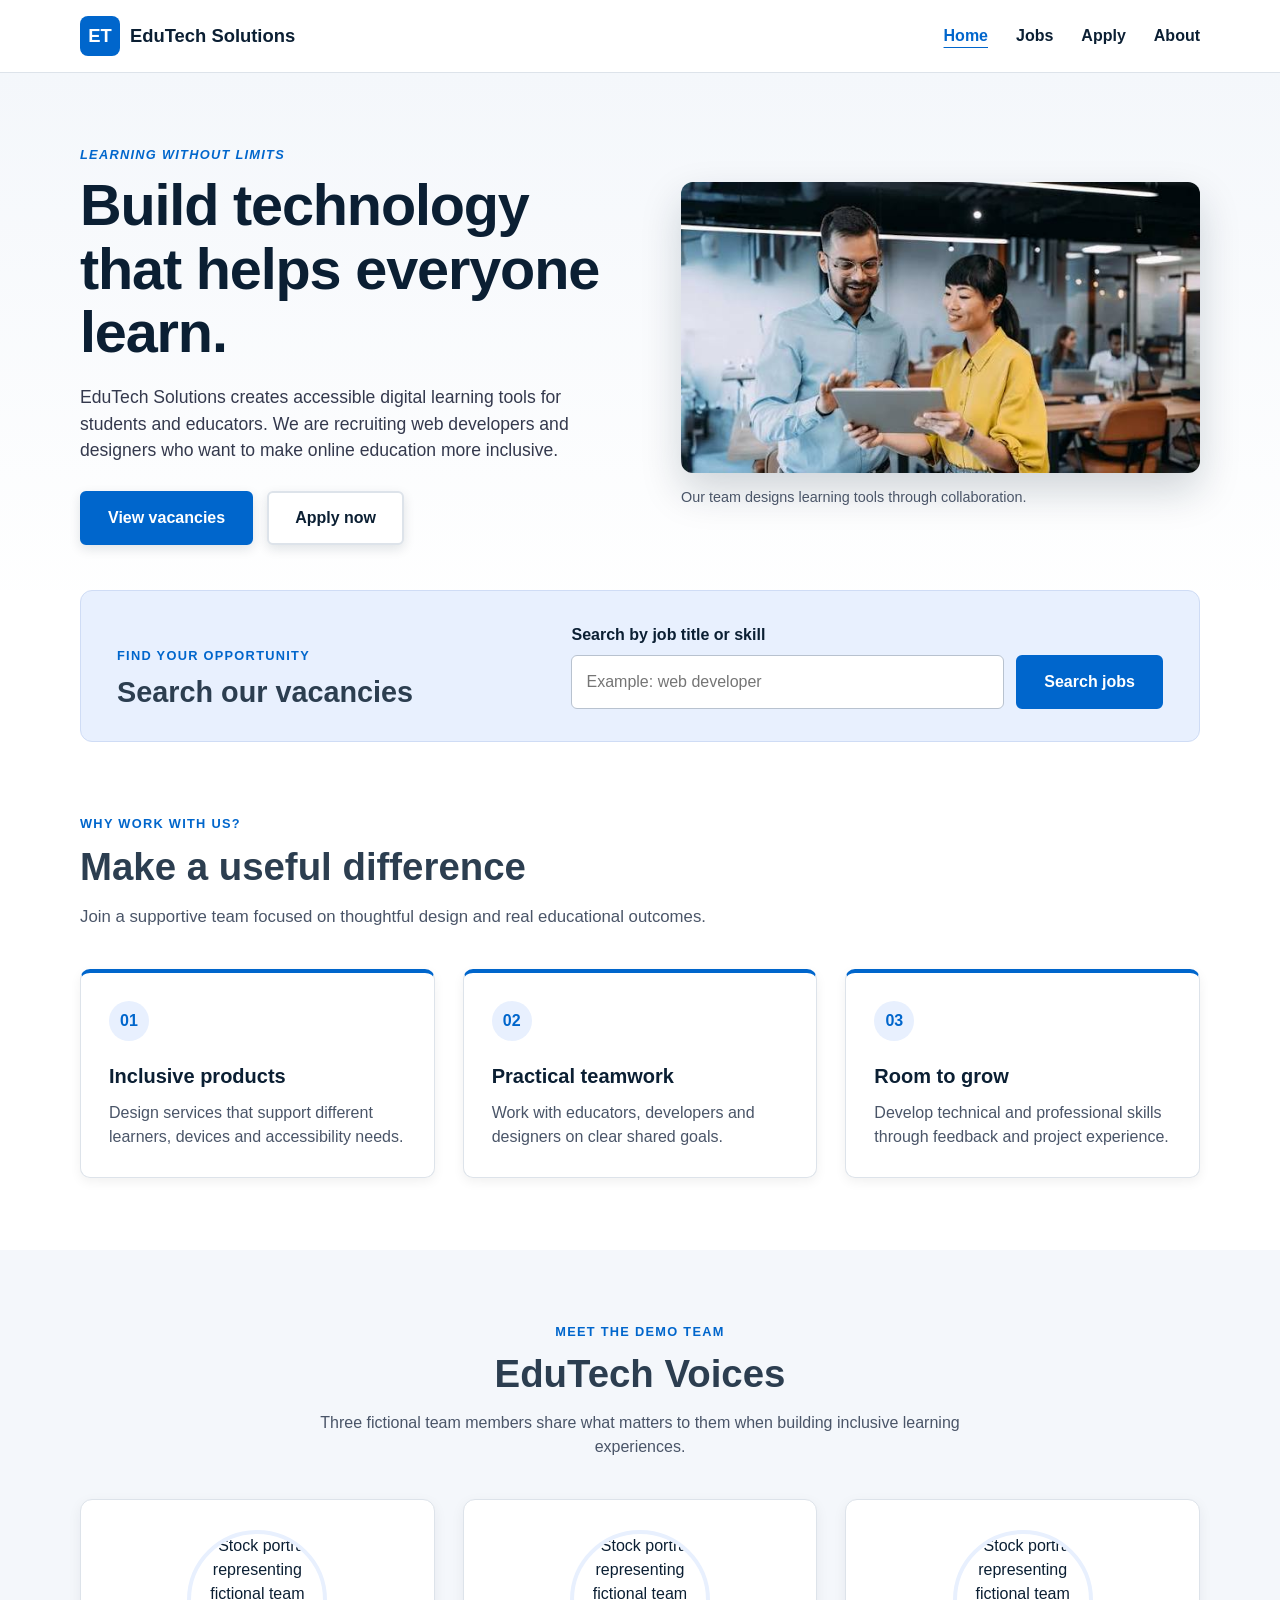
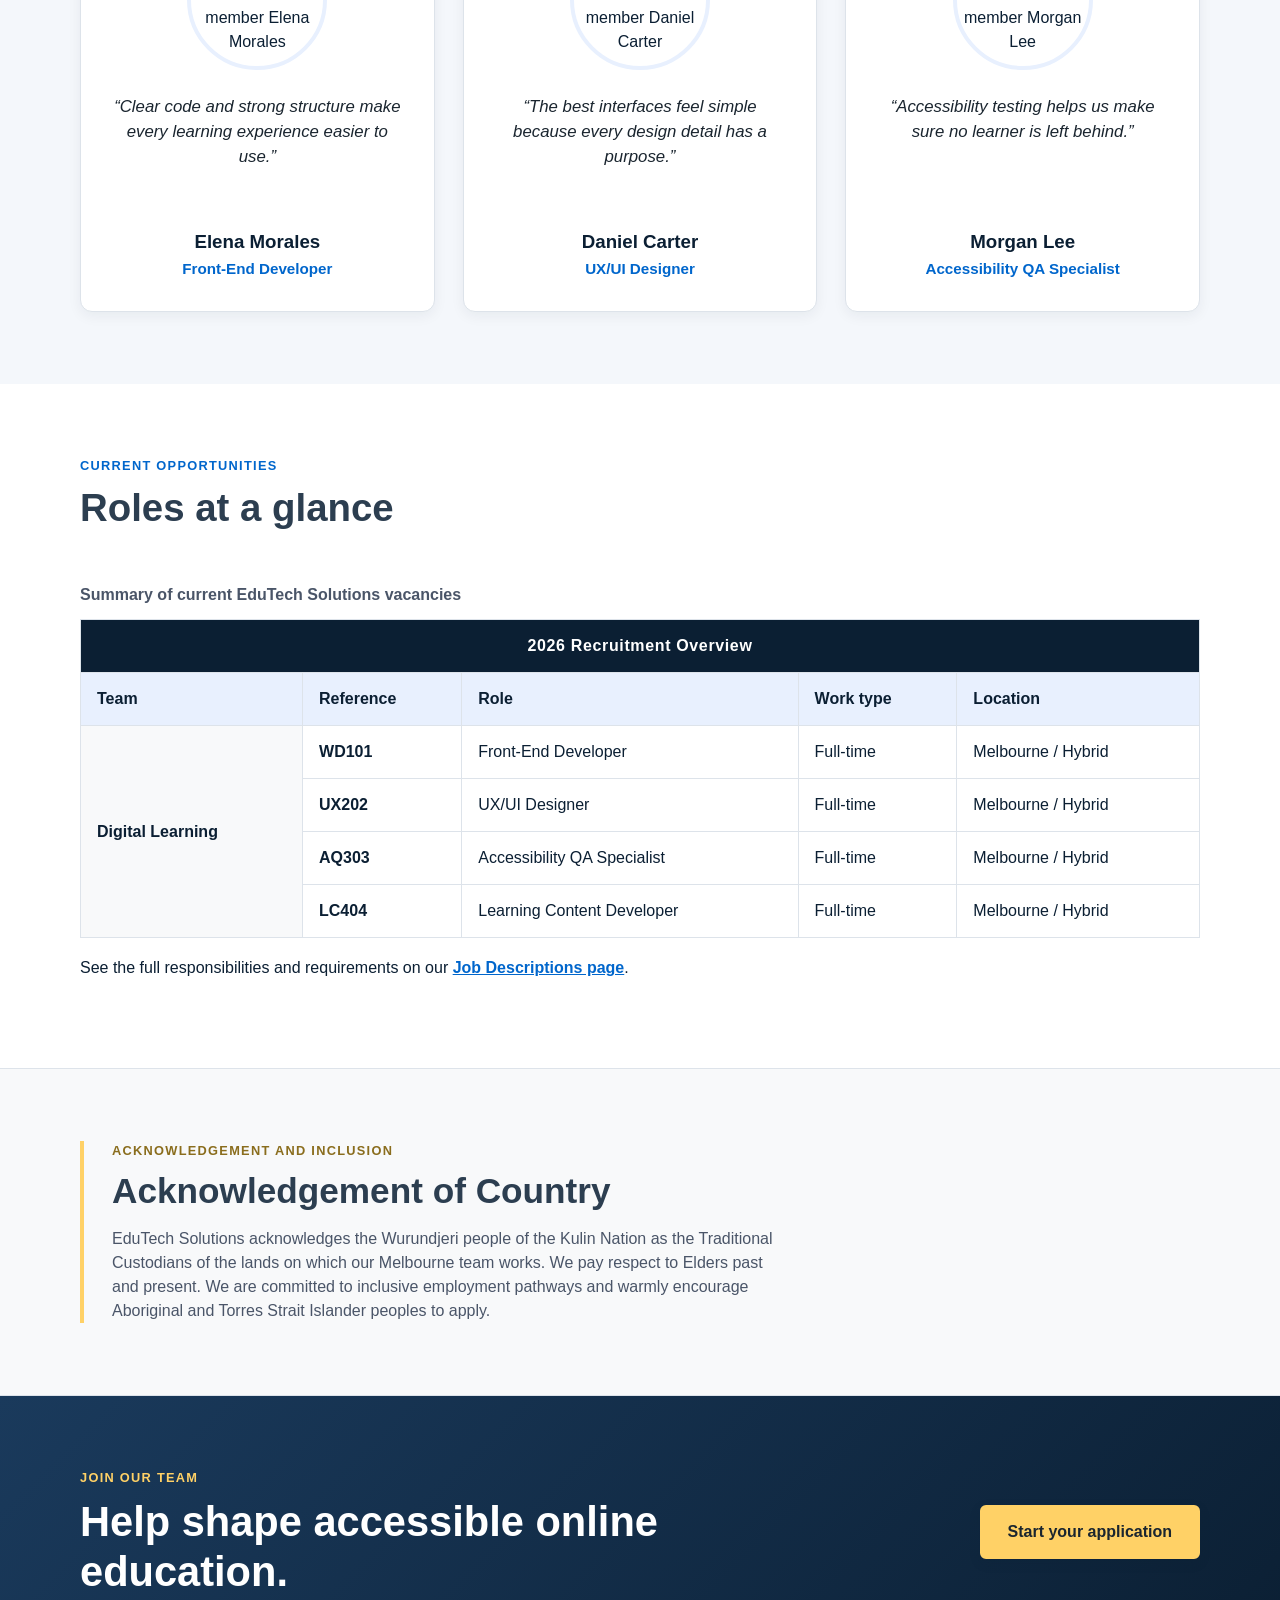
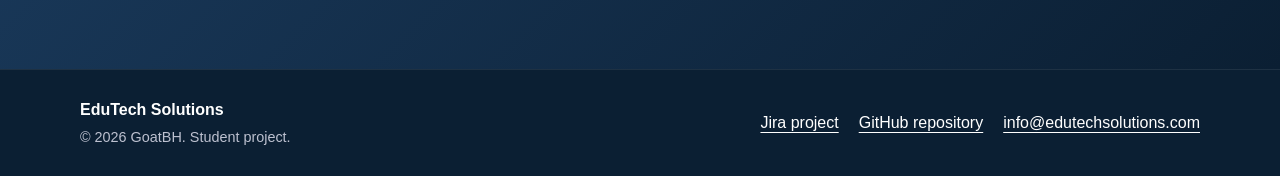
==== index.html @ b92ab2ca "Changes in about page, homepage" ====
<!DOCTYPE html>
<html lang="en">
<head>
    <meta charset="UTF-8">
    <meta name="viewport" content="width=device-width, initial-scale=1.0">
    <meta name="description" content="EduTech Solutions careers: help us build accessible and inclusive digital learning tools.">
    <meta name="keywords" content="EdTech careers, web developer jobs, UX design jobs, accessible education">
    <meta name="author" content="GoatBH">
    <title>EduTech Solutions | Careers</title>

    <!-- Shared external stylesheets used by every page -->
    <link rel="stylesheet" href="css/style.css">
    <link rel="stylesheet" href="css/layout.css">
    <link rel="stylesheet" href="css/dl.css">

    <!-- Required embedded CSS example: used only on this page -->
    <style>
        .home-callout {
            border-left: 4px solid var(--yellow);
        }
    </style>
</head>

<body class="home-page">
    <a class="skip-link" href="#main-content">Skip to main content</a>

    <header class="site-header">
        <nav class="nav container" aria-label="Main navigation">
            <a class="logo" href="index.html" aria-label="EduTech Solutions home">
                <span class="logo-mark" aria-hidden="true">ET</span>
                <span>EduTech Solutions</span>
            </a>

            <ul class="nav-links">
                <li><a class="active" href="index.html" aria-current="page">Home</a></li>
                <li><a href="jobs.html">Jobs</a></li>
                <li><a href="apply.html">Apply</a></li>
                <li><a href="about.html">About</a></li>
            </ul>
        </nav>
    </header>

    <main id="main-content">
        <!-- Company introduction -->
        <section class="hero">
            <div class="container hero-grid">
                <div class="hero-content">
                    <!-- Required inline CSS example -->
                    <p class="eyebrow" style="font-style: italic;">Learning without limits</p>
                    <h1>Build technology that helps everyone learn.</h1>
                    <p>
                        EduTech Solutions creates accessible digital learning tools for students
                        and educators. We are recruiting web developers and designers who want to
                        make online education more inclusive.
                    </p>
                    <div class="hero-actions">
                        <a class="button" href="jobs.html">View vacancies</a>
                        <a class="button button-light" href="apply.html">Apply now</a>
                    </div>
                </div>

                <figure class="hero-image">
                    <img src="images/student-dev-colab.jpg"
                         alt="Students and developers collaborating on a digital learning project"
                         width="596" height="335">
                    <figcaption>Our team designs learning tools through collaboration.</figcaption>
                </figure>
            </div>
        </section>

        <!-- Static job search: submits the search term to jobs.html -->
        <section class="search-section" aria-labelledby="search-title">
            <div class="container search-box">
                <div>
                    <p class="eyebrow">Find your opportunity</p>
                    <h2 id="search-title">Search our vacancies</h2>
                </div>

                <form class="job-search" action="jobs.html" method="get" role="search">
                    <label for="job-search">Search by job title or skill</label>
                    <div class="search-row">
                        <input type="search" id="job-search" name="keyword"
                               placeholder="Example: web developer" required>
                        <button type="submit">Search jobs</button>
                    </div>
                </form>
            </div>
        </section>

        <!-- Short company benefits -->
        <section class="section" aria-labelledby="benefits-title">
            <div class="container">
                <div class="section-heading">
                    <p class="eyebrow">Why work with us?</p>
                    <h2 id="benefits-title">Make a useful difference</h2>
                    <p>Join a supportive team focused on thoughtful design and real educational outcomes.</p>
                </div>

                <div class="benefit-grid">
                    <article class="card">
                        <span class="card-number" aria-hidden="true">01</span>
                        <h3>Inclusive products</h3>
                        <p>Design services that support different learners, devices and accessibility needs.</p>
                    </article>

                    <article class="card">
                        <span class="card-number" aria-hidden="true">02</span>
                        <h3>Practical teamwork</h3>
                        <p>Work with educators, developers and designers on clear shared goals.</p>
                    </article>

                    <article class="card">
                        <span class="card-number" aria-hidden="true">03</span>
                        <h3>Room to grow</h3>
                        <p>Develop technical and professional skills through feedback and project experience.</p>
                    </article>
                </div>
            </div>
        </section>

        <!-- Fictional team voices inspired by the supplied layout reference -->
        <section class="section voices-section" aria-labelledby="voices-title">
            <div class="container">
                <div class="voices-heading">
                    <p class="eyebrow">Meet the demo team</p>
                    <h2 id="voices-title">EduTech Voices</h2>
                    <p>Three fictional team members share what matters to them when building inclusive learning experiences.</p>
                </div>

                <div class="voices-grid">
                    <article class="voice-card">
                        <!-- Free stock portrait: Pexels photo 37302655 -->
                        <img src="images/voice-elena-morales.jpg"
                             alt="Stock portrait representing fictional team member Elena Morales"
                             width="600" height="600">
                        <blockquote>
                            “Clear code and strong structure make every learning experience easier to use.”
                        </blockquote>
                        <h3>Elena Morales</h3>
                        <p>Front-End Developer</p>
                    </article>

                    <article class="voice-card">
                        <!-- Free stock portrait: Pexels photo 30004315 -->
                        <img src="images/voice-daniel-carter.jpg"
                             alt="Stock portrait representing fictional team member Daniel Carter"
                             width="600" height="600">
                        <blockquote>
                            “The best interfaces feel simple because every design detail has a purpose.”
                        </blockquote>
                        <h3>Daniel Carter</h3>
                        <p>UX/UI Designer</p>
                    </article>

                    <article class="voice-card">
                        <!-- Free stock portrait: Pexels photo 29934077 -->
                        <img src="images/voice-morgan-lee.jpg"
                             alt="Stock portrait representing fictional team member Morgan Lee"
                             width="600" height="600">
                        <blockquote>
                            “Accessibility testing helps us make sure no learner is left behind.”
                        </blockquote>
                        <h3>Morgan Lee</h3>
                        <p>Accessibility QA Specialist</p>
                    </article>
                </div>
            </div>
        </section>

        <!-- Required table with merged cells: colspan and rowspan -->
        <section class="section vacancies-section" aria-labelledby="vacancies-title">
            <div class="container">
                <div class="section-heading">
                    <p class="eyebrow">Current opportunities</p>
                    <h2 id="vacancies-title">Roles at a glance</h2>
                </div>

                <div class="table-wrapper">
                    <table>
                        <caption>Summary of current EduTech Solutions vacancies</caption>
                        <thead>
                            <tr>
                                <th colspan="5">2026 Recruitment Overview</th>
                            </tr>
                            <tr>
                                <th scope="col">Team</th>
                                <th scope="col">Reference</th>
                                <th scope="col">Role</th>
                                <th scope="col">Work type</th>
                                <th scope="col">Location</th>
                            </tr>
                        </thead>
                        <tbody>
                            <tr>
                                <th rowspan="4" scope="rowgroup">Digital Learning</th>
                                <td><strong>WD101</strong></td>
                                <td>Front-End Developer</td>
                                <td>Full-time</td>
                                <td>Melbourne / Hybrid</td>
                            </tr>
                            <tr>
                                <td><strong>UX202</strong></td>
                                <td>UX/UI Designer</td>
                                <td>Full-time</td>
                                <td>Melbourne / Hybrid</td>
                            </tr>
                            <tr>
                                <td><strong>AQ303</strong></td>
                                <td>Accessibility QA Specialist</td>
                                <td>Full-time</td>
                                <td>Melbourne / Hybrid</td>
                            </tr>
                            <tr>
                                <td><strong>LC404</strong></td>
                                <td>Learning Content Developer</td>
                                <td>Full-time</td>
                                <td>Melbourne / Hybrid</td>
                            </tr>
                        </tbody>
                    </table>
                </div>

                <p class="table-note">See the full responsibilities and requirements on our <a href="jobs.html">Job Descriptions page</a>.</p>
            </div>
        </section>

        <!-- Meaningful First Nations acknowledgement and employment commitment -->
        <section class="acknowledgement">
            <div class="container home-callout">
                <p class="eyebrow">Acknowledgement and inclusion</p>
                <h2>Acknowledgement of Country</h2>
                <p>
                    EduTech Solutions acknowledges the Wurundjeri people of the Kulin Nation as
                    the Traditional Custodians of the lands on which our Melbourne team works. We
                    pay respect to Elders past and present. We are committed to inclusive employment
                    pathways and warmly encourage Aboriginal and Torres Strait Islander peoples to apply.
                </p>
            </div>
        </section>

        <section class="cta" aria-labelledby="cta-title">
            <div class="container cta-content">
                <div>
                    <p class="eyebrow">Join our team</p>
                    <h2 id="cta-title">Help shape accessible online education.</h2>
                </div>
                <a class="button button-yellow" href="apply.html">Start your application</a>
            </div>
        </section>
    </main>

    <footer class="site-footer">
        <div class="container footer-content">
            <div>
                <strong>EduTech Solutions</strong>
                <p>&copy; 2026 GoatBH. Student project.</p>
            </div>

            <ul class="footer-links">
                <li><a href="https://jira.swinburne.edu.au">Jira project</a></li>
                <li><a href="https://github.com/NguyenPham023/GoatBH-WebProject">GitHub repository</a></li>
                <li><a href="mailto:info@edutechsolutions.com">info@edutechsolutions.com</a></li>
            </ul>
        </div>
    </footer>
</body>
</html>
---- css/style.css ----
/* =========================================================
   style.css — Global & Base Styles
   Universal rules, shared colour variables, base typography
   and default element styling for ALL pages.
   ========================================================= */

/* ===== Universal ===== */
*,
*::before,
*::after {
    box-sizing: border-box;
}

/* One font for the whole site (set once on body, inherited everywhere) */
body {
    margin: 0;
    font-family: 'Segoe UI', Tahoma, Geneva, Verdana, sans-serif;
    line-height: 1.5;
    color: #333333;
}

/* Form controls don't inherit the font by default, so force it */
button,
input,
select,
textarea {
    font: inherit;
}

/* Images never overflow their container */
img {
    max-width: 100%;
    height: auto;
}

/* Visible keyboard focus on every interactive element */
a:focus-visible,
button:focus-visible,
input:focus-visible,
select:focus-visible,
textarea:focus-visible {
    outline: 3px solid var(--site-blue);
    outline-offset: 3px;
}

/* Respect users who turn off animations */
@media (prefers-reduced-motion: reduce) {
    *,
    *::before,
    *::after {
        transition: none !important;
        animation: none !important;
        scroll-behavior: auto !important;
    }
}

/* ==================================================
   Shared colour variables
   ================================================== */

:root {
    /* Homepage palette (softened to match Jobs / About / Apply).
       Names are kept so existing rules still work. */
    --navy: #0b1f33;      /* was #10162f — same navy as the Jobs banner */
    --purple: #0066cc;    /* was #3a10e5 — calmer blue accent */
    --cream: #f4f7fb;     /* was #fff0e5 — soft blue-grey background */
    --yellow: #ffd166;    /* was #ffd400 — softer gold */
    --white: #ffffff;
    --grey: #4a5568;      /* was #565b6d — same secondary text as Jobs */
    --container: 1120px;

    /* Jobs / About / Apply palette (same colours used in dl.css) */
    --site-navy: #0b1f33;        /* .page-banner, .cta-section background */
    --site-heading: #2c3e50;     /* section headings, .apply-btn */
    --site-ink: #1a252f;         /* main dark text */
    --site-text: #4a5568;        /* secondary text */
    --site-blue: #0066cc;        /* accent: borders, focus, chips */
    --site-blue-dark: #0b4f9c;   /* links (.role-card a, .share-list a) */
    --site-blue-tint: #e8f0fe;   /* soft accent (.job-ref, .salary-line) */
    --site-gold: #ffd166;        /* .banner-tag, .hero-btn */
    --site-border: #dde3ea;      /* .role-card border */
    --site-soft: #f8f9fa;        /* .meta-item, .sidebar-aside */
    --site-navy-light: #1a3a5c;  /* banner / CTA gradient */
    --site-gold-light: #ffe08f;  /* gold button hover */
    --site-banner-text: #dbe4ee; /* light text on navy banners */
    --site-line: #bdc3c7;        /* .job-container border */
}

/* ==================================================
   Homepage: typography and accessibility
   ================================================== */

.home-page {
    color: var(--navy);
    background-color: var(--white);
}

.home-page img {
    display: block;
    max-width: 100%;
}

.home-page a {
    color: inherit;
}

.home-page h1,
.home-page h2,
.home-page h3,
.home-page p {
    margin-top: 0;
}

.home-page h1 {
    margin-bottom: 20px;
    font-size: clamp(2.4rem, 5vw, 3.6rem);
    line-height: 1.1;
    letter-spacing: -0.02em;
}

.home-page h2 {
    margin-bottom: 14px;
    font-size: clamp(1.8rem, 3.5vw, 2.4rem);
    line-height: 1.2;
    color: var(--site-heading);
}

.home-page .cta h2 {
    color: var(--white);
}

.home-page a:focus-visible,
.home-page button:focus-visible,
.home-page input:focus-visible {
    outline: 3px solid var(--yellow);
    outline-offset: 3px;
}

/* Skip link: hidden until focused with the keyboard (all pages) */
.skip-link {
    position: absolute;
    top: -60px;
    left: 16px;
    z-index: 100;
    padding: 10px 14px;
    color: var(--white);
    background-color: var(--navy);
}

.skip-link:focus {
    top: 12px;
}

.home-page .eyebrow {
    margin: 0 0 10px;
    color: var(--purple);
    font-size: 0.8rem;
    font-weight: bold;
    letter-spacing: 0.1em;
    text-transform: uppercase;
}

.home-page .hero-content > p:not(.eyebrow) {
    max-width: 58ch;
    color: #34394d;
    font-size: 1.1rem;
}

.home-page .section-heading > p:not(.eyebrow) {
    color: var(--grey);
    font-size: 1.05rem;
}

/* ==================================================
   Apply page: base styles
   Scoped to <body class="apply-page">; uses the same
   --site-* colours as the Jobs page so both match.
   ================================================== */

.apply-page {
    --ap-navy: var(--site-navy);
    --ap-heading: var(--site-heading);
    --ap-ink: var(--site-ink);
    --ap-text: var(--site-text);
    --ap-blue: var(--site-blue);
    --ap-blue-dark: var(--site-blue-dark);
    --ap-blue-tint: var(--site-blue-tint);
    --ap-yellow: var(--site-gold);
    --ap-border: var(--site-border);
    --ap-soft: var(--site-soft);
    --ap-invalid: #c62828;
    --ap-transition: 0.2s ease;
}

.apply-page .form-card {
    line-height: 1.5;
    color: var(--ap-ink);
}

.apply-page .form-card p {
    margin: 0 0 1rem;
}

.apply-page .form-card a {
    color: var(--ap-blue-dark);
    font-weight: 600;
}

.apply-page .form-card input,
.apply-page .form-card select,
.apply-page .form-card textarea {
    color: inherit;
}

.apply-page .form-card fieldset {
    margin: 0;
    padding: 0;
    border: 0;
    min-width: 0;
}

.apply-page .form-card legend {
    padding: 0;
}
---- css/layout.css ----
/* =========================================================
   layout.css — Page Layout & Structural Floats
   Major page structure only: containers, grid/flex, floats,
   sidebars and responsive breakpoints.
   ========================================================= */

/* Clearfix: <main> always contains floated children */
main::after {
    content: "";
    display: table;
    clear: both;
}

/* ===== Layout: hero ===== */
.hero {
    padding: 80px 20px;
}

.hero-inner {
    max-width: 1100px;
    margin: 0 auto;
    display: flex;
    align-items: center;
    gap: 40px;
    flex-wrap: wrap;
    /* stacks on small screens */
}

.hero-text {
    flex: 1 1 320px;
}

.hero-visual {
    flex: 1 1 320px;
    margin: 0;
}

@media (max-width: 600px) {
    .hero {
        padding: 48px 16px;
    }
}

/* ===== Layout: core values ===== */
.values-section {
    padding: 60px 20px;
}

.values-container {
    max-width: 1100px;
    margin: 0 auto;
}

.values-grid {
    list-style: none;
    padding: 0;
    margin: 30px 0 0;
    display: grid;
    grid-template-columns: repeat(4, 1fr);
    gap: 24px;
}

@media (max-width: 992px) {
    .values-grid {
        grid-template-columns: repeat(2, 1fr);
    }
}

@media (max-width: 560px) {
    .values-grid {
        grid-template-columns: 1fr;
    }
}

/* ===== Layout: story & vision =====
   (moved here from dl.css so the grid is only defined once) */
.story-section {
    padding: 88px 20px;
}

.story-container {
    max-width: var(--container);
    margin: 0 auto;
    display: grid;
    grid-template-columns: 1fr 1fr;
    /* visuals | text side by side */
    gap: 4rem;
    align-items: center;
}

/* The section heading spans both columns */
.story-container h2 {
    grid-column: 1 / -1;
}

.story-visuals {
    position: relative;
    width: 100%;
}

.image-collage {
    display: grid;
    grid-template-columns: 1fr 1.2fr;
    gap: 1.25rem;
    width: 100%;
    align-items: center;
}

.img-main {
    grid-column: 2;
    grid-row: 1 / span 2;
    height: 372px;
}

.story-content {
    display: grid;
}

@media (max-width: 768px) {
    .story-section {
        padding: 60px 20px;
    }

    .story-container {
        grid-template-columns: 1fr;
        gap: 2.5rem;
    }

    .img-top,
    .img-bottom {
        height: 150px;
    }

    .img-main {
        height: 250px;
    }
}

/* ===== Layout: team fun facts table (About) ===== */
@media (max-width: 600px) {
    /* Let the table fit a phone screen instead of overflowing */
    .fun-facts-section .content-table {
        min-width: 0;
        font-size: 0.85em;
    }

    .fun-facts-section .content-table th,
    .fun-facts-section .content-table td {
        padding: 10px 8px;
    }
}

/* ===== Layout: job boxes =====
   (column widths for the jobs list and sidebar are in
    the JOBS PAGE LAYOUT section further down) */
.job-container {
    box-sizing: border-box;
    width: 100%;
    margin-bottom: 30px;
    padding: 24px;
    border: 1px solid var(--site-border);
    border-radius: 10px;
    background-color: var(--white);
    box-shadow: 0 2px 8px rgba(11, 31, 51, 0.04);
}

/* ===== Layout: job header ===== */
.job-header {
    margin-bottom: 24px;
}

.job-meta {
    display: grid;
    grid-template-columns: repeat(3, 1fr);
    /* 3 per row on desktop */
    gap: 12px;
    margin: 20px 0 24px;
}

@media (max-width: 768px) {
    .job-meta {
        grid-template-columns: repeat(2, 1fr);
    }
}

@media (max-width: 480px) {
    .job-meta {
        grid-template-columns: 1fr;
    }
}

/* ===== Layout: call to action ===== */
.cta-section {
    padding: 70px 20px;
}

.cta-container {
    max-width: 800px;
    margin: 0 auto;
    text-align: center;
}

.cta-buttons {
    display: flex;
    justify-content: center;
    gap: 16px;
    flex-wrap: wrap;
    /* buttons stack on narrow screens */
    margin-top: 28px;
}

/* =========================================================
   ===== HOME PAGE LAYOUT =====
   (scoped to <body class="home-page">)
   ========================================================= */

/* Even vertical rhythm for every home section */
.home-page .section,
.home-page .search-section,
.home-page .acknowledgement,
.home-page .cta {
    padding: 72px 0;
}

.home-page .hero {
    padding: 72px 0 80px;
}

/* Hero: text | image */
.home-page .hero-grid {
    display: grid;
    grid-template-columns: 1.05fr 1fr;
    align-items: center;
    gap: 56px;
}

.home-page .hero-actions {
    display: flex;
    flex-wrap: wrap;
    gap: 14px;
    margin-top: 28px;
}

/* Search: heading | form inside one card */
.home-page .search-section {
    padding: 0;
    transform: translateY(-36px);
    margin-bottom: -36px;
}

.home-page .search-box {
    display: grid;
    grid-template-columns: 1fr 1.4fr;
    align-items: end;
    gap: 32px;
    padding: 32px 36px;
}

.home-page .search-row {
    display: flex;
    gap: 12px;
}

.home-page .search-row input {
    flex: 1;
    min-width: 0;
}

/* Section headings */
.home-page .section-heading {
    max-width: 640px;
    margin-bottom: 40px;
}

.home-page .voices-heading {
    max-width: 640px;
    margin: 0 auto 40px;
}

/* Card grids */
.home-page .benefit-grid,
.home-page .voices-grid {
    display: grid;
    grid-template-columns: repeat(3, minmax(0, 1fr));
    gap: 28px;
}

/* Table scrolls sideways on small screens instead of overflowing */
.home-page .table-wrapper {
    overflow-x: auto;
}

/* Acknowledgement: text block with gold accent line */
.home-page .home-callout {
    padding-left: 28px;
}

/* Call to action: text | button */
.home-page .cta-content {
    display: flex;
    align-items: center;
    justify-content: space-between;
    flex-wrap: wrap;
    gap: 28px;
}

/* Home footer: text | links */
.home-page .site-footer .footer-content {
    display: flex;
    align-items: center;
    justify-content: space-between;
    flex-wrap: wrap;
    gap: 16px 32px;
}

@media (max-width: 900px) {
    .home-page .hero-grid,
    .home-page .search-box {
        grid-template-columns: 1fr;
    }

    .home-page .benefit-grid,
    .home-page .voices-grid {
        grid-template-columns: repeat(2, minmax(0, 1fr));
    }
}

@media (max-width: 600px) {
    .home-page .section,
    .home-page .acknowledgement,
    .home-page .cta {
        padding: 52px 0;
    }

    .home-page .hero {
        padding: 48px 0 64px;
    }

    .home-page .search-box {
        padding: 24px 20px;
    }

    .home-page .search-row {
        flex-direction: column;
    }

    .home-page .benefit-grid,
    .home-page .voices-grid {
        grid-template-columns: 1fr;
    }
}

/* =========================================================
   ===== JOBS PAGE LAYOUT =====
   Lines content up with the header width (--container),
   without changing the HTML.
   ========================================================= */

/* Side space that matches .container: at least 20px,
   or whatever centres a 1120px column */
.page-banner,
.role-nav,
.jobs-list,
.sidebar-aside {
    --gutter: max(20px, calc((100% - var(--container)) / 2));
}

/* Banner: full-width background, content aligned to the header */
.page-banner {
    padding: 64px var(--gutter) 72px;
}

.page-banner h1,
.page-banner .banner-text {
    max-width: 720px;
}

/* Quick facts: a row of chips instead of a bulleted list */
.quick-facts {
    display: flex;
    flex-wrap: wrap;
    gap: 12px;
    margin: 28px 0 0;
    padding: 0;
    list-style: none;
}

/* Browse roles: 4 cards in a row */
.role-nav {
    padding: 48px var(--gutter) 16px;
}

.role-cards {
    display: grid;
    grid-template-columns: repeat(4, minmax(0, 1fr));
    gap: 20px;
    margin: 20px 0 0;
    padding: 0;
    list-style: none;
}

.role-tags {
    margin: 0;
}

/* Job list (left) + sticky sidebar (right), inside the same width */
.jobs-list {
    float: left;
    width: calc((100% - 2 * var(--gutter)) * 0.69);
    margin: 32px 0 40px var(--gutter);
    padding-left: 0;
}

.sidebar-aside {
    box-sizing: border-box;
    float: right;
    width: calc((100% - 2 * var(--gutter)) * 0.28);
    margin: 32px var(--gutter) 40px 0;
    padding: 20px;
    border: 1px solid var(--site-border);
    border-top: 4px solid var(--site-heading);
    border-radius: 10px;
    background-color: var(--site-soft);
    position: sticky;
    /* follows the reader while scrolling */
    top: 20px;
}

@media (max-width: 1000px) {
    .role-cards {
        grid-template-columns: repeat(2, minmax(0, 1fr));
    }
}

@media screen and (max-width: 768px) {
    .page-banner {
        padding: 48px var(--gutter) 56px;
    }

    .jobs-list,
    .sidebar-aside {
        float: none;
        width: auto;
        margin: 24px var(--gutter);
    }

    .sidebar-aside {
        position: static;
        /* sticky is unhelpful on phones */
    }
}

@media (max-width: 480px) {
    .role-cards {
        grid-template-columns: 1fr;
    }
}

/* =========================================================
   ===== SHARED HEADER & FOOTER (all pages) =====
   Same header/footer structure on Home, Jobs, About, Apply.
   ========================================================= */

/* Centred content width used by the header and footer */
.container {
    width: min(100% - 40px, var(--container));
    margin-inline: auto;
}

/* Header: logo on the left, links on the right */
.site-header .nav {
    display: flex;
    align-items: center;
    justify-content: space-between;
    flex-wrap: wrap;
    gap: 16px 32px;
    padding: 16px 0;
}

.logo {
    display: inline-flex;
    align-items: center;
    gap: 10px;
}

.nav-links {
    display: flex;
    flex-wrap: wrap;
    gap: 8px 28px;
    margin: 0;
    padding: 0;
}

/* Footer: text on the left, links on the right */
.site-footer {
    padding: 28px 0;
}

.footer-inner {
    display: flex;
    align-items: center;
    justify-content: space-between;
    flex-wrap: wrap;
    gap: 16px 32px;
}

.footer-links {
    display: flex;
    flex-wrap: wrap;
    gap: 8px 20px;
    margin: 0;
    padding: 0;
}

@media (max-width: 600px) {
    .site-header .nav {
        justify-content: center;
    }

    .nav-links {
        justify-content: center;
        gap: 8px 20px;
    }

    .footer-inner {
        flex-direction: column;
        text-align: center;
    }
}

/* =========================================================
   ===== APPLY PAGE =====
   Structure & grid for apply.html only (scoped to .apply-page),
   using the same widths and breakpoints as the pages above.
   ========================================================= */

/* Banner: same padding rhythm as .hero / .cta-section */
.apply-page .apply-banner {
    padding: 70px 20px 90px;
}

.apply-page .apply-banner-inner {
    max-width: 1000px;
    margin: 0 auto;
}

/* Form card: centred, overlapping the banner slightly */
.apply-page .form-card {
    box-sizing: border-box;
    position: relative;
    width: calc(100% - 40px);
    max-width: 1000px;
    margin: -40px auto 60px;
}

/* Form: sections stacked vertically */
.apply-page .app-form {
    display: flex;
    flex-direction: column;
    gap: 2.75rem;
}

/* Each section stacks its questions */
.apply-page .form-section {
    display: flex;
    flex-direction: column;
    gap: 2rem;
}

/* A question: label on top, then the input(s) */
.apply-page .q {
    display: flex;
    flex-direction: column;
    gap: 0.6rem;
}

/* Two equal columns (CSS Grid) */
.apply-page .row {
    display: grid;
    grid-template-columns: repeat(2, minmax(0, 1fr));
    gap: 1.25rem 40px;
    margin: 0;
}

/* Smaller gap for the State + Postcode pair */
.apply-page .row-tight {
    gap: 1.25rem;
}

/* Input with its sub-label underneath */
.apply-page .sub {
    display: flex;
    flex-direction: column;
    gap: 0.45rem;
}

/* Radio / checkbox options: 2-column grid */
.apply-page .options {
    display: grid;
    grid-template-columns: repeat(2, minmax(0, 1fr));
    gap: 0.85rem 40px;
}

/* Buttons row, same flex pattern as .cta-buttons */
.apply-page .form-actions {
    display: flex;
    justify-content: flex-end;
    align-items: center;
    flex-wrap: wrap;
    gap: 16px;
}

@media (max-width: 768px) {
    .apply-page .apply-banner {
        padding: 48px 16px 72px;
    }

    .apply-page .form-card {
        width: calc(100% - 32px);
    }

    .apply-page .row {
        grid-template-columns: 1fr;
    }

    /* Keep State + Postcode side by side even on phones */
    .apply-page .row-tight {
        grid-template-columns: repeat(2, minmax(0, 1fr));
    }
}

@media (max-width: 480px) {
    .apply-page .options {
        grid-template-columns: 1fr;
    }

    .apply-page .form-actions {
        flex-direction: column-reverse;
        align-items: stretch;
    }
}
---- css/dl.css ----
/*  Components: hero  */
.hero {
    /* CSS-only background graphic */
    background-color: var(--site-navy);
    background-image:
        radial-gradient(circle at 12% 20%, rgba(255, 255, 255, 0.05) 0, rgba(255, 255, 255, 0.05) 120px, transparent 121px),
        radial-gradient(circle at 88% 85%, rgba(0, 102, 204, 0.22) 0, rgba(0, 102, 204, 0.22) 180px, transparent 181px),
        linear-gradient(135deg, var(--site-navy-light) 0%, var(--site-navy) 100%);
    color: var(--white);
}
 
.hero-slogan {
    color: var(--site-gold);
    font-size: 1.1rem;
    margin: 0 0 8px;
}
 
.hero h1 {
    font-size: clamp(2rem, 5vw, 3.2rem);
    line-height: 1.15;
    margin: 0 0 16px;
}
 
.hero-mission {
    font-size: 1.15rem;
    line-height: 1.6;
    max-width: 55ch;
    margin: 0 0 28px;
}
 
.hero-btn {
    display: inline-block;
    background-color: var(--site-gold);
    color: var(--site-ink);
    padding: 12px 24px;
    border-radius: 6px;
    font-weight: bold;
    text-decoration: none;
}
 
.hero-btn:hover {
    background-color: var(--site-gold-light);
}
 
.hero-btn:focus-visible {
    outline: 3px solid var(--white);
    outline-offset: 3px;
}
 
.hero-visual img {
    display: block;
    width: 100%;
    height: auto;
    border: 0;
    border-radius: 12px;
    box-shadow: 0 18px 40px rgba(0, 0, 0, 0.3);
}
 
.hero-visual figcaption {
    margin-top: 8px;
    font-size: 0.9rem;
    color: var(--site-banner-text);
}
 
/*  Components: core values  */
.values-section h2 {
    text-align: center;
    font-size: 2.2rem;
    color: var(--site-heading);
    margin: 0 0 10px;
}
 
.values-intro {
    text-align: center;
    color: var(--site-text);
    max-width: 60ch;
    margin: 0 auto;
}
 
.value-card {
    background-color: var(--white);
    padding: 24px 20px;
    text-align: center;
    box-shadow: 0 4px 12px rgba(0, 0, 0, 0.06);
    transition: transform 0.2s ease, box-shadow 0.2s ease;
}
 
.value-card:hover {
    transform: translateY(-5px);
    box-shadow: 0 8px 20px rgba(0, 0, 0, 0.12);
}
 
.value-icon {
    width: 48px;
    height: 48px;
    padding: 12px;
    margin-bottom: 12px;
    color: var(--site-blue);
    /* SVG strokes use currentColor */
    background-color: var(--site-blue-tint);
    border-radius: 50%;
    fill: none;
    stroke: currentColor;
    stroke-width: 2;
    stroke-linecap: round;
    stroke-linejoin: round;
}
 
.value-card h3 {
    margin: 0 0 8px;
    font-size: 1.15rem;
    color: var(--site-ink);
}
 
.value-card p {
    margin: 0;
    font-size: 0.95rem;
    line-height: 1.6;
    color: var(--site-text);
}
 
/*  Components: story & vision  */
/* (grid, padding and column layout moved to layout.css) */
.story-section {
    background-color: var(--cream);
}
 
/* Visuals - Collage styling */
.collage-img {
    width: 100%;
    object-fit: cover;
    border-radius: 8px;
}
 
.img-top {
    aspect-ratio: 4 / 3;
}
 
.img-bottom {
    aspect-ratio: 1 / 1;
}
 
/* Content styling */
.story-content h2 {
    font-size: 2.5rem;
    font-weight: 700;
    color: #111;
    margin-bottom: 1.5rem;
}
 
.story-origin h3 {
    font-size: 1.25rem;
    color: #555;
    margin-bottom: 1rem;
}
 
.story-origin p {
    font-size: 1rem;
    line-height: 1.6;
    color: #444;
    margin-bottom: 1rem;
}

/* --- Group Info Details Section --- */
.team-section {
    padding: 60px 20px;
    color: #333;
}
 
.team-container {
    max-width: 1000px;
    margin: 0 auto;
    background: var(--white);
    padding: 40px;
    border-radius: 12px;
    box-shadow: 0 8px 20px rgba(0, 0, 0, 0.06);
}
 
.team-section h2 {
    font-size: 2.2rem;
    margin-bottom: 30px;
    color: #111;
    text-align: center;
    position: relative;
}
 
.team-section h2::after {
    content: '';
    display: block;
    width: 60px;
    height: 3px;
    background-color: var(--site-blue);
    margin: 10px auto 0;
    border-radius: 2px;
}
 
.team-content-wrapper {
    display: flex;
    align-items: center;
    justify-content: space-between;
    gap: 40px;
    flex-wrap: wrap;
}
 
.team-details-list {
    list-style: none;
    padding: 0;
    margin: 0;
    flex: 1;
    min-width: 280px;
}
 
.team-details-list>li {
    font-size: 1.15rem;
    padding: 12px 16px;
    margin-bottom: 10px;
    background-color: #f8fafc;
    border-radius: 4px;
    box-shadow: 0 2px 4px rgba(0, 0, 0, 0.02);
}
 
.team-details-list>li strong {
    color: #222;
}
 
.nested-members-list {
    list-style-type: disc;
    margin-top: 8px;
    padding-left: 20px;
}
 
.nested-members-list li {
    font-size: 1rem;
    background-color: transparent;
    box-shadow: none;
    padding: 3px 0;
    margin-bottom: 4px;
    color: var(--site-text);
}
 
.student-id {
    font-size: 0.85rem;
    color: var(--site-blue);
    background-color: #e2e8f0;
    padding: 2px 6px;
    border-radius: 4px;
    font-weight: 600;
    margin-left: 6px;
}
 
.image-section {
    flex: 1;
    min-width: 280px;
    text-align: center;
    border: 2px solid #cbd5e1;
    border-radius: 10px;
    padding: 15px;
    background-color: #fafbfc;
    box-shadow: 0 4px 12px rgba(0, 0, 0, 0.05);
    margin: 0;
}
 
.image-section img {
    width: 100%;
    max-width: 420px;
    height: auto;
    border: 1px solid #94a3b8;
    border-radius: 6px;
    object-fit: cover;
}
 
.image-section figcaption {
    margin-top: 10px;
    font-size: 0.95rem;
    color: var(--site-text);
    font-style: italic;
    font-weight: 600;
}
 
/* Team Section & Hover Overlay Cards */
.team {
    padding: 60px 20px;
    text-align: center;
}
 
.team h1 {
    font-size: 2.2rem;
    margin-bottom: 10px;
    color: var(--site-heading);
}
 
.section-hint {
    color: #64748b;
    font-size: 0.95rem;
    margin-bottom: 40px;
}
 
.team-cards {
    display: flex;
    justify-content: center;
    gap: 25px;
    flex-wrap: wrap;
    max-width: 1300px;
    margin: 0 auto;
}
 
.card {
    background: var(--white);
    border-radius: 10px;
    box-shadow: 0 4px 12px rgba(0, 0, 0, 0.08);
    overflow: hidden;
    width: 370px;
    position: relative;
    text-align: left;
    display: flex;
    flex-direction: column;
    transition: box-shadow 0.3s ease;
}
 
.card:hover {
    box-shadow: 0 12px 24px rgba(0, 0, 0, 0.15);
}
 
.card-img {
    width: 100%;
    height: 380px;
}
 
.card-img img {
    width: 100%;
    height: 100%;
    object-fit: cover;
    object-position: center top;
}
 
.card-info {
    position: absolute;
    bottom: 0;
    left: 0;
    right: 0;
    background: rgba(255, 255, 255, 0.97);
    backdrop-filter: blur(6px);
    padding: 22px;
    display: flex;
    flex-direction: column;
    gap: 8px;
    height: 100%;
    overflow-y: auto;
    transform: translateY(100%);
    transition: transform 0.35s cubic-bezier(0.4, 0, 0.2, 1);
    margin: 0;
    box-sizing: border-box;
}
 
.card:hover .card-info {
    transform: translateY(0);
}
 
.card-name {
    font-size: 1.3rem;
    margin: 0 0 4px 0;
    color: #111;
    font-weight: bold;
}
 
.card-role {
    font-weight: 600;
    color: var(--site-blue);
    font-size: 0.95rem;
    margin: 0 0 8px 0;
}
 
.card-contribution {
    font-size: 0.88rem;
    color: var(--site-text);
    margin: 0 0 8px 0;
    line-height: 1.4;
}
 
.card-quote {
    font-size: 0.82rem;
    color: #718096;
    font-style: italic;
    margin: 0;
    padding-top: 8px;
    border-top: 1px solid #edf2f7;
}
 
/* Team Fun Facts Table */
.fun-facts-section {
    max-width: 900px;
    margin: 40px auto;
    padding: 20px;
}
 
.fun-facts-section h2 {
    text-align: center;
    color: var(--site-heading);
    margin-bottom: 20px;
    font-size: 2rem;
}
 
.content-table {
    border-collapse: collapse;
    margin: 25px 0;
    font-size: 0.95em;
    min-width: 400px;
    width: 100%;
    border-radius: 5px 5px 0 0;
    overflow: hidden;
    box-shadow: 0 4px 14px rgba(11, 31, 51, 0.08);
    background-color: var(--white);
}
 
.content-table caption {
    font-size: 1.1rem;
    font-weight: bold;
    margin-bottom: 12px;
    color: #333;
    text-align: left;
}
 
.content-table th {
    background-color: var(--site-navy);
    color: var(--white);
    text-align: left;
    font-weight: bold;
}
 
.content-table th,
.content-table td {
    padding: 12px 15px;
}
 
.content-table tbody tr {
    border-bottom: 1px solid #dddddd;
    transition: background-color 0.2s ease;
}
 
.content-table tbody tr:nth-of-type(even) {
    background-color: #f3f3f3;
}
 
.content-table tbody tr:hover {
    background-color: var(--site-blue-tint);
}
 
.content-table tbody tr:last-of-type {
    border-bottom: 2px solid var(--site-blue);
}
 
.content-table tbody tr.active-row {
    font-weight: bold;
    color: var(--site-blue-dark);
}
 
/* Apply Button Styling */
.apply-btn {
    display: inline-block;
    background-color: var(--site-heading);
    color: var(--white);
    padding: 8px 16px;
    text-decoration: none;
    border-radius: 4px;
    font-weight: bold;
}
 
.apply-btn:hover {
    background-color: var(--site-ink);
}
 
/* --- Components: call to action --- */
.cta-section {
    background-color: var(--site-navy);
    background-image: linear-gradient(135deg, var(--site-navy-light) 0%, var(--site-navy) 100%);
    color: var(--white);
}
 
.cta-section h2 {
    font-size: clamp(1.7rem, 4vw, 2.4rem);
    line-height: 1.2;
    margin: 0 0 14px;
}
 
.cta-section p {
    font-size: 1.1rem;
    line-height: 1.6;
    color: var(--site-banner-text);
    margin: 0 auto;
    max-width: 55ch;
}
 
.cta-btn {
    display: inline-block;
    min-width: 200px;
    padding: 14px 28px;
    border: 2px solid var(--site-gold);
    border-radius: 6px;
    font-weight: bold;
    text-decoration: none;
    text-align: center;
    transition: background-color 0.2s ease, color 0.2s ease;
}
 
/* Primary: solid yellow */
.cta-primary {
    background-color: var(--site-gold);
    color: var(--site-ink);
}
 
.cta-primary:hover {
    background-color: var(--site-gold-light);
    border-color: var(--site-gold-light);
}
 
/* Secondary: outline */
.cta-secondary {
    background-color: transparent;
    color: var(--white);
    border-color: var(--white);
}
 
.cta-secondary:hover {
    background-color: var(--white);
    color: var(--site-ink);
}
 
.cta-btn:focus-visible {
    outline: 3px solid var(--white);
    outline-offset: 3px;
}
 
/* ==================================================
   Homepage: colours, borders and reusable components
   Calm, professional palette shared with Jobs/About/Apply:
   navy text, blue accents, soft backgrounds, soft shadows.
   ================================================== */
 
/* ----- Hero: soft blue-grey background, no harsh grid ----- */
.home-page .hero {
    color: var(--navy);
    background-color: var(--cream);
    background-image: linear-gradient(180deg, var(--cream) 0%, var(--white) 100%);
    border-bottom: 1px solid var(--site-border);
}
 
.home-page .hero h1 {
    margin: 0 0 20px;
    font-size: clamp(2.4rem, 5vw, 3.6rem);
    line-height: 1.1;
    letter-spacing: -0.02em;
}
 
/* ----- Buttons: rounded, soft shadow instead of hard offset ----- */
.home-page .button,
.home-page button {
    display: inline-block;
    padding: 13px 26px;
    color: var(--white);
    background-color: var(--purple);
    border: 2px solid var(--purple);
    border-radius: 6px;
    box-shadow: 0 4px 12px rgba(11, 31, 51, 0.12);
    cursor: pointer;
    font: inherit;
    font-weight: bold;
    text-align: center;
    text-decoration: none;
    transition: background-color 0.2s ease, transform 0.2s ease, box-shadow 0.2s ease;
}
 
.home-page .button:hover,
.home-page button:hover {
    background-color: var(--site-blue-dark);
    border-color: var(--site-blue-dark);
    transform: translateY(-2px);
    box-shadow: 0 8px 18px rgba(11, 31, 51, 0.16);
}
 
.home-page .button-light {
    color: var(--navy);
    background-color: var(--white);
    border-color: var(--site-border);
}
 
.home-page .button-light:hover {
    color: var(--navy);
    background-color: var(--white);
    border-color: var(--purple);
}
 
.home-page .button-yellow {
    color: var(--site-ink);
    background-color: var(--yellow);
    border-color: var(--yellow);
}
 
.home-page .button-yellow:hover {
    color: var(--site-ink);
    background-color: var(--site-gold-light);
    border-color: var(--site-gold-light);
}
 
/* ----- Hero image: rounded with a soft shadow ----- */
.home-page .hero-image {
    margin: 0;
}
 
.home-page .hero-image img {
    width: 100%;
    border: 0;
    border-radius: 12px;
    box-shadow: 0 18px 40px rgba(11, 31, 51, 0.18);
}
 
.home-page .hero-image figcaption {
    margin-top: 14px;
    color: var(--grey);
    font-size: 0.9rem;
}
 
/* ----- Search: light card instead of a dark band ----- */
.home-page .search-section {
    color: var(--navy);
    background-color: var(--white);
}
 
.home-page .search-box {
    background-color: var(--site-blue-tint);
    border: 1px solid #cfdcf5;
    border-radius: 12px;
}
 
.home-page .acknowledgement .eyebrow {
    color: #8a6d1d;
}
 
.home-page .cta .eyebrow {
    color: var(--yellow);
}
 
.home-page .search-section h2 {
    margin-bottom: 0;
    font-size: 1.8rem;
}
 
.home-page .job-search label {
    display: block;
    margin-bottom: 8px;
    font-weight: bold;
}
 
.home-page .search-row input {
    padding: 12px 14px;
    border: 1px solid #b8c2cf;
    border-radius: 6px;
    background-color: var(--white);
    font: inherit;
}
 
.home-page .search-row input:focus {
    outline: none;
    border-color: var(--purple);
    box-shadow: 0 0 0 3px rgba(0, 102, 204, 0.18);
}
 
.home-page .search-row button {
    box-shadow: none;
}
 
/* ----- Benefit cards: same style as .role-card on Jobs ----- */
.home-page .card {
    position: static;
    display: block;
    width: auto;
    padding: 28px;
    overflow: visible;
    background: var(--white);
    border: 1px solid var(--site-border);
    border-top: 4px solid var(--purple);
    border-radius: 10px;
    box-shadow: 0 4px 12px rgba(0, 0, 0, 0.06);
    text-align: left;
    transition: transform 0.2s ease, box-shadow 0.2s ease;
}
 
.home-page .card:hover {
    transform: translateY(-4px);
    box-shadow: 0 10px 22px rgba(0, 0, 0, 0.1);
}
 
.home-page .card-number {
    display: inline-grid;
    place-items: center;
    width: 40px;
    height: 40px;
    margin-bottom: 20px;
    color: var(--purple);
    background-color: var(--site-blue-tint);
    border-radius: 50%;
    font-weight: bold;
}
 
.home-page .card h3 {
    margin-bottom: 10px;
    font-size: 1.25rem;
}
 
.home-page .card p {
    margin-bottom: 0;
    color: var(--grey);
}
 
/* ----- Team voices ----- */
.home-page .voices-section {
    background-color: var(--cream);
}
 
.home-page .voices-heading {
    text-align: center;
}
 
.home-page .voices-heading p:last-child {
    color: var(--grey);
}
 
.home-page .voice-card {
    padding: 30px;
    background-color: var(--white);
    border: 1px solid var(--site-border);
    border-radius: 12px;
    box-shadow: 0 4px 14px rgba(11, 31, 51, 0.06);
    text-align: center;
}
 
.home-page .voice-card img {
    width: 140px;
    height: 140px;
    margin: 0 auto 24px;
    border: 4px solid var(--site-blue-tint);
    border-radius: 50%;
    object-fit: cover;
}

/* Keep Morgan's full hairstyle and the space above her head visible. */
.home-page .voice-card:nth-child(3) img {
    object-position: center top;
}
 
.home-page .voice-card blockquote {
    min-height: 110px;
    margin: 0 0 24px;
    font-size: 1.05rem;
    font-weight: 500;
    font-style: italic;
    line-height: 1.5;
    color: var(--site-ink);
}
 
.home-page .voice-card h3 {
    margin-bottom: 2px;
}
 
.home-page .voice-card p {
    margin-bottom: 0;
    color: var(--purple);
    font-weight: 600;
    font-size: 0.95rem;
}
 
/* ----- Vacancies table: navy header, soft rows ----- */
.home-page .vacancies-section {
    background-color: var(--white);
}
 
.home-page table {
    width: 100%;
    border-collapse: collapse;
    background-color: var(--white);
}
 
.home-page caption {
    padding: 12px 0;
    font-weight: bold;
    text-align: left;
    color: var(--grey);
}
 
.home-page th,
.home-page td {
    padding: 14px 16px;
    border: 1px solid var(--site-border);
    text-align: left;
}
 
.home-page thead tr:first-child th {
    color: var(--white);
    background-color: var(--navy);
    text-align: center;
    letter-spacing: 0.04em;
}
 
.home-page thead tr:nth-child(2) th {
    color: var(--navy);
    background-color: var(--site-blue-tint);
}
 
.home-page tbody th {
    background-color: var(--site-soft);
}
 
.home-page tbody tr:hover td {
    background-color: var(--cream);
}
 
.home-page .table-note {
    margin-top: 18px;
}
 
.home-page .table-note a {
    color: var(--purple);
    font-weight: bold;
}
 
/* ----- Acknowledgement: soft background, gold accent ----- */
.home-page .acknowledgement {
    color: var(--navy);
    background-color: var(--site-soft);
    border-top: 1px solid var(--site-border);
    border-bottom: 1px solid var(--site-border);
}
 
.home-page .acknowledgement h2 {
    font-size: clamp(1.6rem, 3vw, 2.2rem);
}
 
.home-page .acknowledgement p:last-child {
    max-width: 75ch;
    margin-bottom: 0;
    color: var(--site-text);
}
 
/* ----- Call to action: same navy gradient as the Jobs banner ----- */
.home-page .cta {
    color: var(--white);
    background-color: var(--site-navy);
    background-image: linear-gradient(135deg, var(--site-navy-light) 0%, var(--site-navy) 100%);
}
 
.home-page .cta h2 {
    max-width: 700px;
    margin-bottom: 0;
    font-size: clamp(1.8rem, 3.5vw, 2.6rem);
}
 
/* ----- Footer ----- */
.home-page .site-footer {
    color: var(--white);
    background-color: var(--navy);
    border-top: 1px solid rgba(255, 255, 255, 0.08);
}
 
.home-page .footer-content p {
    margin: 5px 0 0;
    color: #bdc1d0;
    font-size: 0.9rem;
}
 
.home-page .footer-links a {
    color: var(--white);
    text-underline-offset: 4px;
}
 
.home-page .footer-links a:hover {
    color: var(--yellow);
}
 
/* ===== Components: jobs banner ===== */
.page-banner {
    color: var(--white);
    background-color: var(--site-navy);
    background-image:
        radial-gradient(circle at 90% 20%, rgba(0, 102, 204, 0.22) 0, rgba(0, 102, 204, 0.22) 110px, transparent 111px),
        radial-gradient(circle at 8% 90%, rgba(255, 255, 255, 0.05) 0, rgba(255, 255, 255, 0.05) 90px, transparent 91px),
        linear-gradient(135deg, var(--site-navy-light) 0%, var(--site-navy) 100%);
}
 
.banner-tag {
    display: inline-block;
    margin: 0 0 12px;
    padding: 4px 14px;
    font-size: 0.85rem;
    font-weight: bold;
    letter-spacing: 1px;
    text-transform: uppercase;
    color: var(--site-ink);
    background-color: var(--site-gold);
    border-radius: 999px;
}
 
.page-banner h1 {
    margin: 0 0 12px;
    font-size: clamp(2rem, 5vw, 3rem);
    line-height: 1.15;
}
 
.banner-text {
    max-width: 60ch;
    margin: 0;
    font-size: 1.1rem;
    line-height: 1.6;
    color: var(--site-banner-text);
}
 
.quick-facts li {
    padding: 8px 16px;
    color: var(--white);
    background-color: rgba(255, 255, 255, 0.12);
    border: 1px solid rgba(255, 255, 255, 0.35);
    border-radius: 8px;
}
 
.quick-facts strong {
    color: var(--site-gold);
    margin-right: 4px;
}
 
/* ===== Components: role cards ===== */
.role-nav h2 {
    margin: 0;
    color: var(--site-heading);
}
 
.role-card {
    display: flex;
    flex-direction: column;
    gap: 8px;
    padding: 20px;
    background-color: var(--white);
    border: 1px solid var(--site-border);
    border-top: 4px solid var(--site-blue);
    border-radius: 10px;
    box-shadow: 0 4px 12px rgba(0, 0, 0, 0.06);
    transition: transform 0.2s ease, box-shadow 0.2s ease;
}
 
.role-card:hover {
    transform: translateY(-5px);
    box-shadow: 0 8px 20px rgba(0, 0, 0, 0.12);
}
 
.role-ref {
    align-self: flex-start;
    padding: 2px 10px;
    font-size: 0.85rem;
    color: var(--site-ink);
    background-color: var(--site-blue-tint);
    border: 1px solid var(--site-blue);
    border-radius: 4px;
}
 
.role-card h3 {
    margin: 0;
    font-size: 1.1rem;
    color: var(--site-ink);
}
 
.role-tags {
    display: flex;
    flex-wrap: wrap;
    gap: 6px;
}
 
.role-tags span {
    padding: 2px 10px;
    font-size: 0.8rem;
    color: var(--site-ink);
    background-color: #f1f3f5;
    border-radius: 999px;
}
 
.role-card a {
    margin-top: 0px;
    /* pushes the link to the card bottom */
    font-weight: 600;
    color: var(--site-blue-dark);
}
 
/* arrow */
.role-card a:hover {
    text-decoration: underline;
}
 
/* ===== Components: job sections ===== */
.job-section {
    margin-bottom: 24px;
}
 
.job-section h3 {
    margin: 0 0 8px;
    padding-bottom: 6px;
    color: var(--site-heading);
}
 
.job-section h4 {
    margin: 16px 0 6px;
    color: var(--site-ink);
}
 
.job-section ul {
    margin: 0;
    padding-left: 22px;
}
 
.job-section li {
    margin-bottom: 8px;
    line-height: 1.6;
}
 
.salary-line {
    padding: 10px 14px;
    background-color: var(--site-blue-tint);
    border-left: 4px solid var(--site-blue);
    border-radius: 4px;
}
 
/* ===== Components: job header ===== */
.job-ref {
    display: inline-block;
    margin: 0 0 8px;
    padding: 3px 10px;
    font-size: 0.9rem;
    font-family: 'Courier New', monospace;
    color: var(--site-ink);
    background-color: var(--site-blue-tint);
    border: 1px solid var(--site-blue);
    border-radius: 4px;
}
 
.job-header h2 {
    margin: 0 0 8px;
    font-size: 1.8rem;
    color: var(--site-heading);
}
 
/* Metadata bar */
.meta-item {
    margin: 0;
    padding: 10px 14px;
    background-color: var(--site-soft);
    /* border-left: 4px solid var(--site-blue); */
    border-radius: 4px;
}
 
.meta-item dt {
    margin: 0 0 2px;
    font-size: 0.8rem;
    font-weight: bold;
    text-transform: uppercase;
    letter-spacing: 0.5px;
    color: var(--site-text);
}
 
.meta-item dd {
    margin: 0;
    font-weight: 600;
    color: var(--site-ink);
}
 
/* Larger Apply button (extends your existing .apply-btn from jobs.css) */
.apply-btn-large {
    padding: 14px 32px;
    font-size: 1.1rem;
}
 
.apply-btn:focus-visible {
    outline: 3px solid var(--site-blue);
    outline-offset: 3px;
}
 
/* ===== Components: sidebar ===== */
.sidebar-aside h2 {
    margin-top: 0;
    font-size: 1.3rem;
    color: var(--site-heading);
}
 
.sidebar-aside h3 {
    margin: 20px 0 8px;
    font-size: 1rem;
    color: var(--site-ink);
}
 
.sidebar-aside .apply-btn {
    display: block;
    text-align: center;
}
 
.apply-steps {
    margin: 0;
    padding-left: 20px;
    line-height: 1.6;
}
 
.share-list {
    list-style: none;
    margin: 0;
    padding: 0;
}
 
.share-list a {
    display: flex;
    align-items: center;
    gap: 8px;
    padding: 8px 4px;
    color: var(--site-blue-dark);
    text-decoration: none;
    font-weight: 600;
}
 
.share-list a:hover {
    text-decoration: underline;
}
 
.share-list a:focus-visible {
    outline: 3px solid var(--site-blue);
    outline-offset: 2px;
}
 
.share-list svg {
    width: 20px;
    height: 20px;
    flex-shrink: 0;
    fill: none;
    stroke: currentColor;
    stroke-width: 2;
    stroke-linecap: round;
    stroke-linejoin: round;
}
 
/* Text for screen readers only */
.visually-hidden {
    position: absolute;
    width: 1px;
    height: 1px;
    margin: -1px;
    padding: 0;
    overflow: hidden;
    clip: rect(0, 0, 0, 0);
    white-space: nowrap;
    border: 0;
}
 
/* =========================================================
   ===== SHARED HEADER & FOOTER (all pages) =====
   ========================================================= */
 
.site-header {
    background-color: var(--white);
    border-bottom: 1px solid var(--site-border);
}
 
.logo {
    color: var(--navy);
    font-size: 1.15rem;
    font-weight: bold;
    text-decoration: none;
}
 
.logo-mark {
    display: grid;
    width: 40px;
    height: 40px;
    place-items: center;
    color: var(--white);
    background-color: var(--purple);
    border-radius: 8px;
}
 
.nav-links,
.footer-links {
    list-style: none;
}
 
.nav-links a {
    color: var(--navy);
    font-weight: 600;
    text-decoration: none;
}
 
.nav-links a:hover,
.nav-links a.active {
    color: var(--purple);
    text-decoration: underline;
    text-underline-offset: 6px;
}
 
.site-footer {
    color: var(--white);
    background-color: var(--navy);
}
 
.site-footer p {
    margin: 0;
}
 
.footer-content p + p {
    margin-top: 5px;
    color: #bdc1d0;
    font-size: 0.9rem;
}
 
.footer-links a {
    color: var(--white);
    text-underline-offset: 4px;
}
 
.footer-links a:hover {
    color: var(--yellow);
}
 
/* =========================================================
   ===== APPLY PAGE =====
   Components for apply.html only (scoped to .apply-page).
   Reuses the team's look: .page-banner, .role-card style,
   .job-ref chips and .apply-btn.
   ========================================================= */
 
/* ----- Banner text width (banner colours come from .page-banner) ----- */
.apply-page .apply-banner .banner-text {
  max-width: 60ch;
}
 
/* ----- Form card: same style as .role-card on the Jobs page ----- */
.apply-page .form-card {
  padding: 48px 56px;
  background-color: var(--white);
  border: 1px solid var(--ap-border);
  border-top: 4px solid var(--ap-blue);
  border-radius: 10px;
  box-shadow: 0 8px 20px rgba(0, 0, 0, 0.08);
}
 
@media (max-width: 768px) {
  .apply-page .form-card {
    padding: 28px 20px;
  }
}
 
/* ----- Section headings, auto-numbered with a CSS counter ----- */
.apply-page .app-form {
  counter-reset: section;
}
 
.apply-page .form-section {
  counter-increment: section;
}
 
.apply-page .form-section > legend {
  display: flex;
  align-items: center;
  gap: 12px;
  width: 100%;
  padding-bottom: 10px;
  margin-bottom: 1.75rem;
  font-size: 1.4rem;
  font-weight: bold;
  color: var(--ap-heading);
  border-bottom: 1px solid var(--ap-border);
}
 
/* Number chip, same style as the .job-ref / .role-ref chips */
.apply-page .form-section > legend::before {
  content: counter(section);
  display: inline-grid;
  place-items: center;
  width: 32px;
  height: 32px;
  font-size: 0.95rem;
  color: var(--ap-ink);
  background-color: var(--ap-blue-tint);
  border: 1px solid var(--ap-blue);
  border-radius: 4px;
}
 
/* ----- Labels ----- */
.apply-page .q-label {
  font-size: 1.05rem;
  font-weight: bold;
  color: var(--ap-ink);
}
 
.apply-page legend.q-label {
  margin-bottom: 0.6rem;
}
 
.apply-page .sublabel {
  font-size: 0.85rem;
  font-weight: 400;
  color: var(--ap-text);
}
 
.apply-page .form-note {
  margin: 0;
  padding: 10px 14px;
  font-size: 0.95rem;
  color: var(--ap-ink);
  background-color: var(--ap-blue-tint);
  border-left: 4px solid var(--ap-blue);    /* same as .salary-line */
  border-radius: 4px;
}
 
/* ----- Inputs, select, textarea ----- */
.apply-page .app-form input[type="text"],
.apply-page .app-form input[type="email"],
.apply-page .app-form input[type="tel"],
.apply-page .app-form input[type="date"],
.apply-page .app-form select,
.apply-page .app-form textarea {
  width: 100%;
  min-height: 48px;
  margin: 0;
  padding: 10px 14px;
  background-color: var(--white);
  border: 1px solid #b8c2cf;
  border-radius: 6px;
  font-size: 1rem;
  transition: border-color var(--ap-transition), box-shadow var(--ap-transition);
}
 
.apply-page .app-form textarea {
  resize: vertical;
  min-height: 110px;
}
 
.apply-page .app-form input::placeholder,
.apply-page .app-form textarea::placeholder {
  color: #94a3b8;
}
 
/* Dropdown with a custom chevron */
.apply-page .app-form select {
  appearance: none;
  padding-right: 2.5rem;
  background-image: url("data:image/svg+xml,%3Csvg xmlns='http://www.w3.org/2000/svg' width='14' height='14' viewBox='0 0 24 24' fill='none' stroke='%232c3e50' stroke-width='2.5' stroke-linecap='round' stroke-linejoin='round'%3E%3Cpath d='m6 9 6 6 6-6'/%3E%3C/svg%3E");
  background-repeat: no-repeat;
  background-position: right 14px center;
  cursor: pointer;
}
 
/* Date input: grey text until a date is picked */
.apply-page .app-form input[type="date"]:invalid {
  color: #94a3b8;
}
 
/* Focus state: blue accent */
.apply-page .app-form input:focus,
.apply-page .app-form select:focus,
.apply-page .app-form textarea:focus {
  outline: none;
  border-color: var(--ap-blue);
  box-shadow: 0 0 0 3px var(--ap-blue-tint);
}
 
/* ----- Validation feedback -----
   Red only once the user has typed something invalid. */
.apply-page .app-form :is([type="text"], [type="email"], [type="tel"]):not(:placeholder-shown):invalid,
.apply-page .app-form input[type="date"]:user-invalid {
  border-color: var(--ap-invalid);
  background-color: #fdf4f4;
}
 
.apply-page .app-form :is([type="text"], [type="email"], [type="tel"]):not(:placeholder-shown):invalid:focus {
  box-shadow: 0 0 0 3px rgba(198, 40, 40, 0.15);
}
 
/* ----- Radio & checkbox options ----- */
.apply-page .opt {
  display: inline-flex;
  align-items: center;
  gap: 0.75rem;
  font-size: 1rem;
  font-weight: 400;
  color: var(--ap-ink);
  cursor: pointer;
}
 
.apply-page .opt input {
  appearance: none;
  flex-shrink: 0;
  width: 1.3rem;
  height: 1.3rem;
  margin: 0;
  background-color: var(--white);
  border: 2px solid #b8c2cf;
  display: grid;
  place-items: center;
  cursor: pointer;
  transition: background-color var(--ap-transition), border-color var(--ap-transition);
}
 
.apply-page .opt input[type="radio"] {
  border-radius: 50%;
}
 
.apply-page .opt input[type="checkbox"] {
  border-radius: 4px;
}
 
.apply-page .opt:hover input {
  border-color: var(--ap-blue);
}
 
.apply-page .opt input:checked {
  background-color: var(--ap-blue);
  border-color: var(--ap-blue);
}
 
/* Radio: white centre dot */
.apply-page .opt input[type="radio"]:checked::before {
  content: "";
  width: 0.45rem;
  height: 0.45rem;
  border-radius: 50%;
  background-color: var(--white);
}
 
/* Checkbox: white tick */
.apply-page .opt input[type="checkbox"]:checked::before {
  content: "";
  width: 0.3rem;
  height: 0.6rem;
  border: solid var(--white);
  border-width: 0 2px 2px 0;
  transform: translateY(-1px) rotate(45deg);
}
 
.apply-page .opt input:focus-visible {
  outline: 3px solid var(--ap-blue);
  outline-offset: 2px;
}
 
/* ----- "Other skills" expandable textarea (pure CSS) ----- */
.apply-page .other-skills {
  margin-top: 0.85rem;
}
 
.apply-page .other-skills .toggle {
  position: absolute;
  opacity: 0;
  width: 1px;
  height: 1px;
}
 
.apply-page .toggle-label::before {
  content: "";
  flex-shrink: 0;
  width: 1.3rem;
  height: 1.3rem;
  border: 2px solid #b8c2cf;
  border-radius: 4px;
  background-color: var(--white);
  transition: background-color var(--ap-transition), border-color var(--ap-transition);
}
 
.apply-page .toggle:checked + .toggle-label::before {
  background-color: var(--ap-blue);
  border-color: var(--ap-blue);
  box-shadow: inset 0 0 0 3px var(--white);
}
 
.apply-page .toggle:focus-visible + .toggle-label {
  outline: 3px solid var(--ap-blue);
  outline-offset: 2px;
}
 
.apply-page .expand {
  display: flex;
  flex-direction: column;
  gap: 0.45rem;
  max-height: 0;
  overflow: hidden;
  opacity: 0;
  transition: max-height 0.35s ease, opacity 0.35s ease, margin-top 0.35s ease;
}
 
.apply-page .toggle:checked ~ .expand {
  max-height: 260px;
  opacity: 1;
  margin-top: 1rem;
}
 
/* ----- Buttons -----
   Submit: solid blue with white text so it stands out.
   Selectors include .form-card so they beat the
   ".apply-page .form-card input { color: inherit }" rule in style.css. */
.apply-page .form-card .form-actions .apply-btn {
  padding: 14px 34px;
  color: #ffffff;
  background-color: var(--site-blue);
  border: 0;
  border-radius: 6px;
  font: inherit;
  font-size: 1.1rem;
  font-weight: bold;
  letter-spacing: 0.02em;
  cursor: pointer;
  box-shadow: 0 6px 16px rgba(0, 102, 204, 0.3);
  transition: background-color 0.2s ease, transform 0.2s ease, box-shadow 0.2s ease;
}
 
.apply-page .form-card .form-actions .apply-btn:hover {
  background-color: var(--site-blue-dark);
  transform: translateY(-2px);
  box-shadow: 0 10px 22px rgba(0, 102, 204, 0.35);
}
 
.apply-page .form-card .form-actions .apply-btn:focus-visible {
  outline: 3px solid var(--site-gold);
  outline-offset: 3px;
}
 
/* Reset: white button with navy outline */
.apply-page .form-card .form-actions .btn-reset {
  padding: 13px 28px;
  color: var(--site-heading);
  background-color: #ffffff;
  border: 2px solid var(--site-heading);
  border-radius: 6px;
  font: inherit;
  font-weight: bold;
  cursor: pointer;
  transition: background-color 0.2s ease, color 0.2s ease;
}
 
.apply-page .form-card .form-actions .btn-reset:hover {
  color: #ffffff;
  background-color: var(--site-heading);
}
 
.apply-page .form-card .form-actions .btn-reset:focus-visible {
  outline: 3px solid var(--site-blue);
  outline-offset: 3px;
}
 
/* ----- Postcode hint (pure CSS) -----
   Shown only while the Postcode box is focused (clicked),
   and only the hint for the State that is currently selected. */
.apply-page .postcode-hint {
  display: none;
  font-size: 0.8rem;
  color: var(--ap-blue-dark);
}

.apply-page .app-form:has(#state option[value=""]:checked)    #postcode:focus ~ .postcode-hint[data-state=""],
.apply-page .app-form:has(#state option[value="VIC"]:checked) #postcode:focus ~ .postcode-hint[data-state="VIC"],
.apply-page .app-form:has(#state option[value="NSW"]:checked) #postcode:focus ~ .postcode-hint[data-state="NSW"],
.apply-page .app-form:has(#state option[value="QLD"]:checked) #postcode:focus ~ .postcode-hint[data-state="QLD"],
.apply-page .app-form:has(#state option[value="NT"]:checked)  #postcode:focus ~ .postcode-hint[data-state="NT"],
.apply-page .app-form:has(#state option[value="WA"]:checked)  #postcode:focus ~ .postcode-hint[data-state="WA"],
.apply-page .app-form:has(#state option[value="SA"]:checked)  #postcode:focus ~ .postcode-hint[data-state="SA"],
.apply-page .app-form:has(#state option[value="TAS"]:checked) #postcode:focus ~ .postcode-hint[data-state="TAS"],
.apply-page .app-form:has(#state option[value="ACT"]:checked) #postcode:focus ~ .postcode-hint[data-state="ACT"] {
  display: block;
}

/* ----- Employment details change with the chosen status (pure CSS) -----
   Nothing shows until a status is picked. */
.apply-page .job-details,
.apply-page .when-employed,
.apply-page .when-unemployed,
.apply-page .when-student {
  display: none;
}

/* Employed or Self-Employed: show "Current Job" (company, title, start year) */
.apply-page .app-form:has([name="empstatus"][value="employed"]:checked) .job-details,
.apply-page .app-form:has([name="empstatus"][value="selfemployed"]:checked) .job-details,
.apply-page .app-form:has([name="empstatus"][value="unemployed"]:checked) .job-details {
  display: flex;
}

.apply-page .app-form:has([name="empstatus"][value="employed"]:checked) span.when-employed,
.apply-page .app-form:has([name="empstatus"][value="selfemployed"]:checked) span.when-employed,
.apply-page .app-form:has([name="empstatus"][value="unemployed"]:checked) span.when-unemployed {
  display: inline;
}

/* Unemployed: also show End Year and Reason for Leaving */
.apply-page .app-form:has([name="empstatus"][value="unemployed"]:checked) .sub.when-unemployed {
  display: flex;
}

/* Student: short note instead of the job boxes */
.apply-page .app-form:has([name="empstatus"][value="student"]:checked) .when-student {
  display: block;
  margin: 0;
}
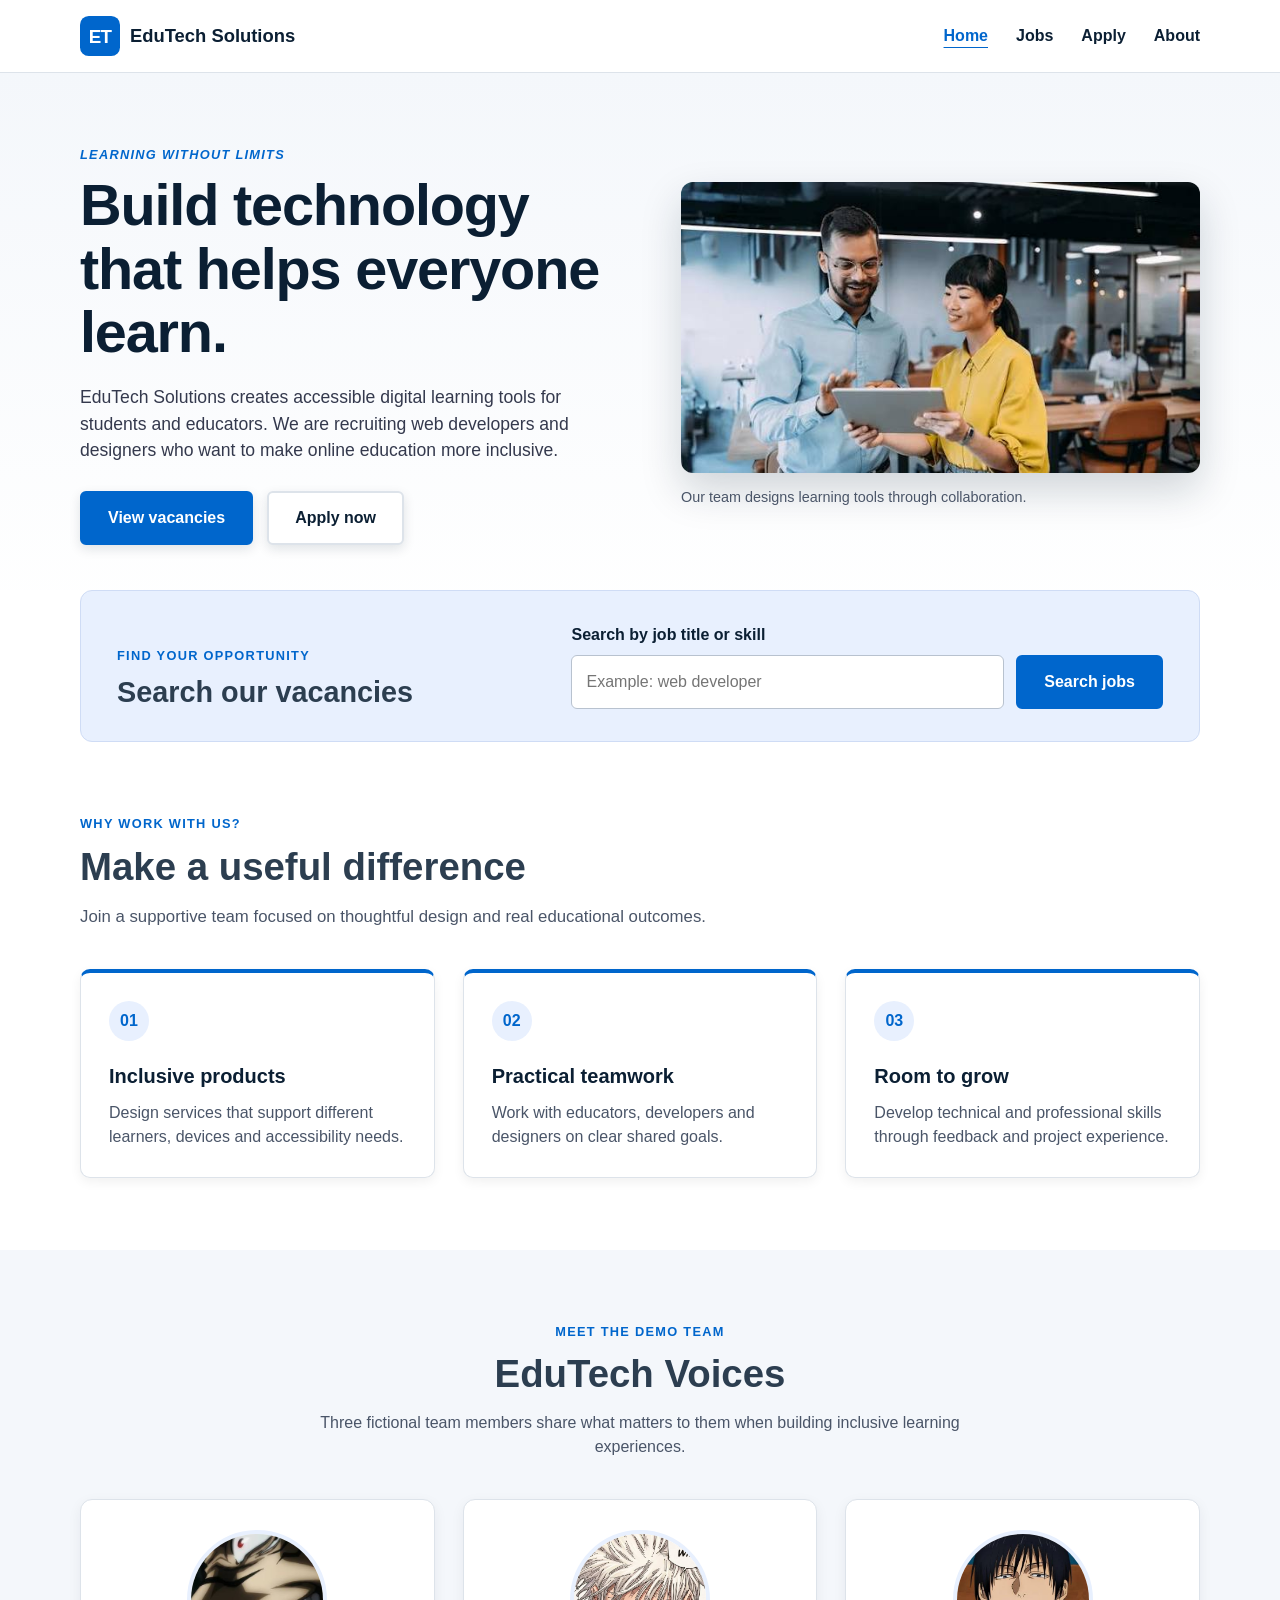
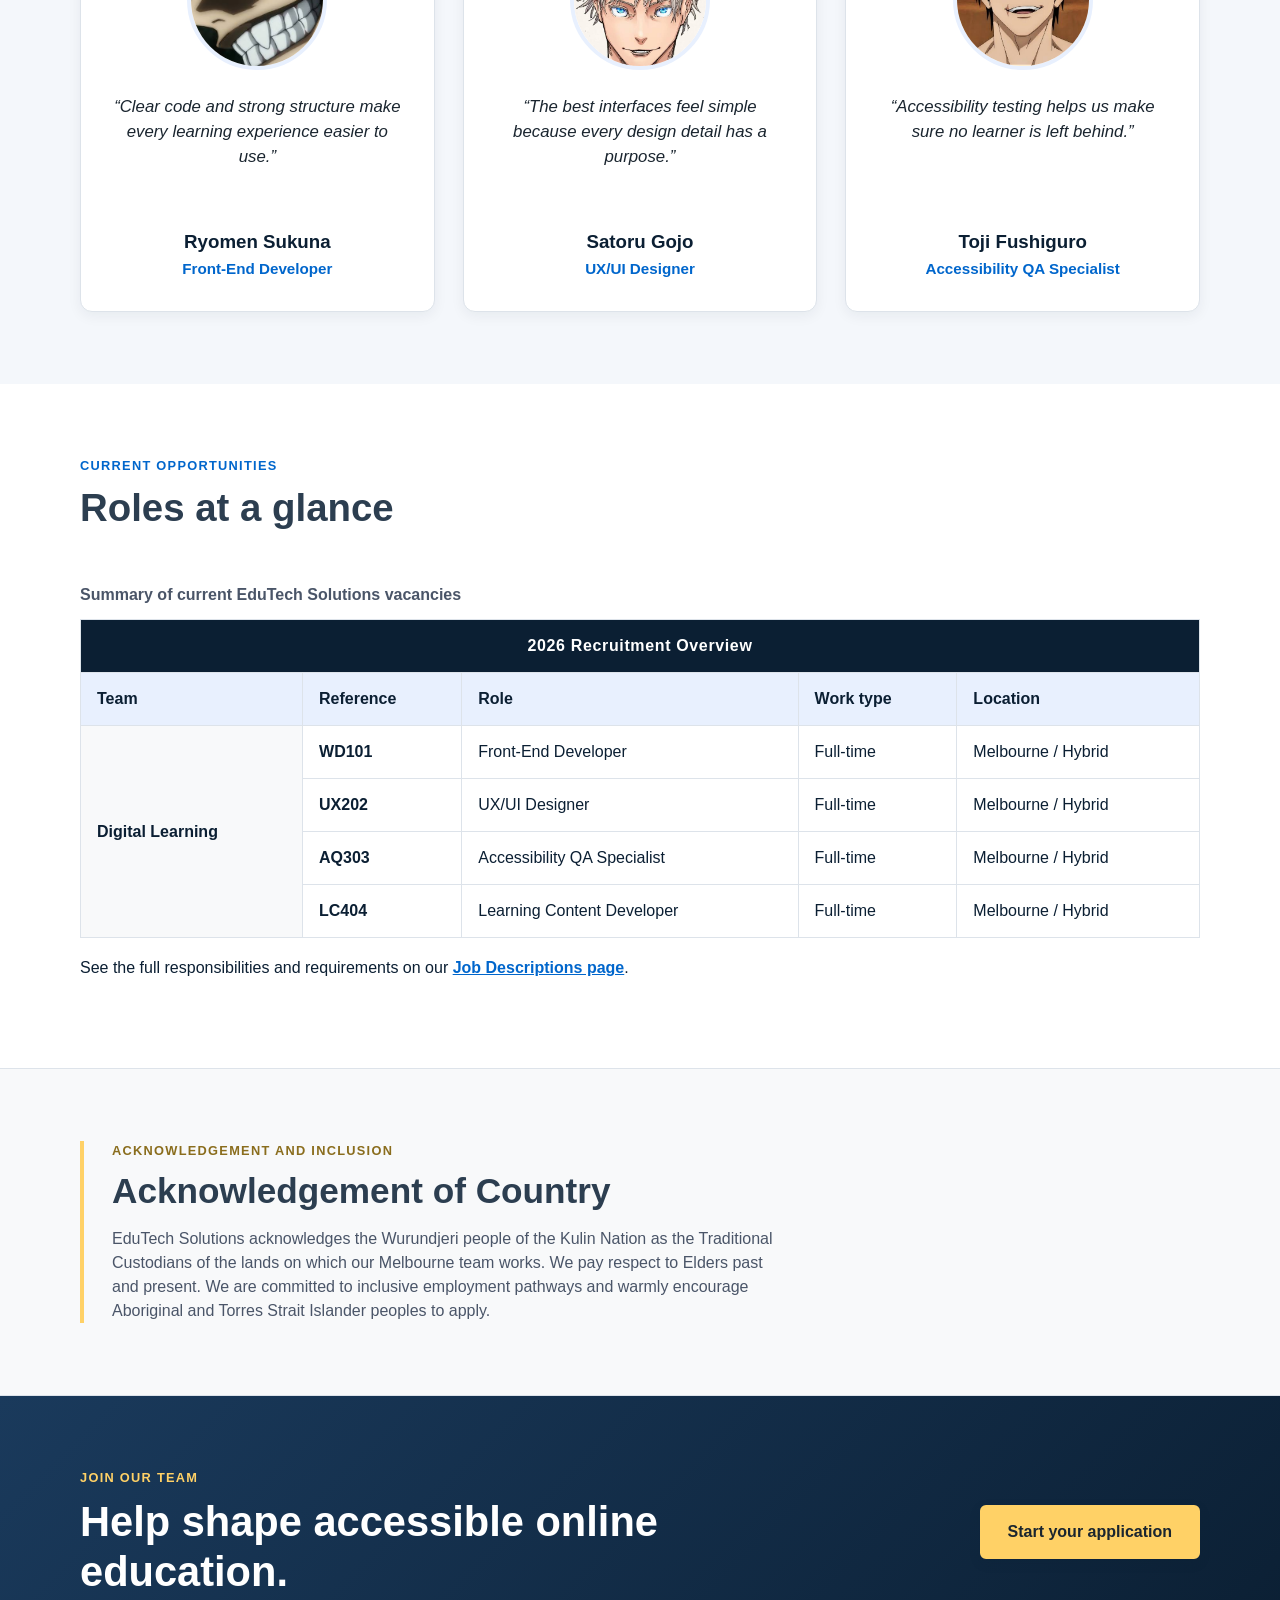
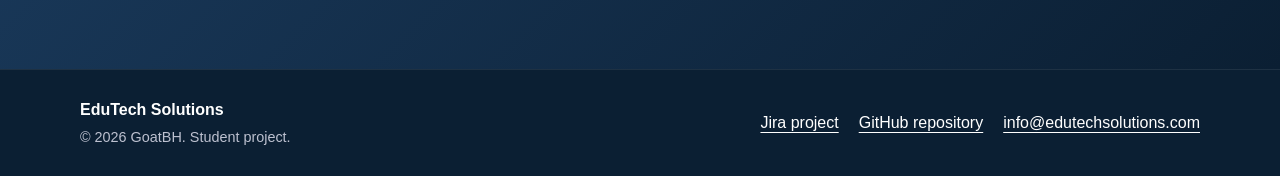
==== commit aa8e6a29: "Add favicon and logo image, CSS-only job search, postcode hint on State focus, quick facts stats bar" ====
--- a/index.html
+++ b/index.html
@@ -7,6 +7,9 @@
     <meta name="keywords" content="EdTech careers, web developer jobs, UX design jobs, accessible education">
     <meta name="author" content="GoatBH">
     <title>EduTech Solutions | Careers</title>
+    <link rel="icon" type="image/svg+xml" href="images/favicon.svg">
+    <link rel="icon" type="image/x-icon" href="images/favicon.ico">
+    <link rel="apple-touch-icon" href="images/apple-touch-icon.png">
 
     <!-- Shared external stylesheets used by every page -->
     <link rel="stylesheet" href="css/style.css">
@@ -27,7 +30,7 @@
     <header class="site-header">
         <nav class="nav container" aria-label="Main navigation">
             <a class="logo" href="index.html" aria-label="EduTech Solutions home">
-                <span class="logo-mark" aria-hidden="true">ET</span>
+                <img class="logo-mark" src="images/favicon.svg" alt="" width="40" height="40">
                 <span>EduTech Solutions</span>
             </a>
 
@@ -80,7 +83,15 @@
                     <label for="job-search">Search by job title or skill</label>
                     <div class="search-row">
                         <input type="search" id="job-search" name="keyword"
-                               placeholder="Example: web developer" required>
+                               placeholder="Example: web developer" required list="job-titles"
+                               autocomplete="off" required>
+                    <!-- Suggestions shown while typing -->           
+                        <datalist id="job-titles">
+                            <option value="Front-End Developer">WD101 &middot; web, HTML, CSS, JavaScript, React</option>
+                            <option value="UX/UI Designer">UX202 &middot; design, Figma, wireframe, prototype</option>
+                            <option value="Accessibility QA Specialist">AQ303 &middot; WCAG, accessibility, testing, QA</option>
+                            <option value="Learning Content Developer">LC404 &middot; e-learning, course, teaching, content</option>
+                        </datalist>
                         <button type="submit">Search jobs</button>
                     </div>
                 </form>
@@ -129,38 +140,32 @@
 
                 <div class="voices-grid">
                     <article class="voice-card">
-                        <!-- Free stock portrait: Pexels photo 37302655 -->
-                        <img src="images/voice-elena-morales.jpg"
-                             alt="Stock portrait representing fictional team member Elena Morales"
+                        <img src="images/sukuna.jpeg" alt="Anime portrait of Ryomen Sukuna"
                              width="600" height="600">
                         <blockquote>
                             “Clear code and strong structure make every learning experience easier to use.”
                         </blockquote>
-                        <h3>Elena Morales</h3>
+                        <h3>Ryomen Sukuna</h3>
                         <p>Front-End Developer</p>
                     </article>
 
                     <article class="voice-card">
-                        <!-- Free stock portrait: Pexels photo 30004315 -->
-                        <img src="images/voice-daniel-carter.jpg"
-                             alt="Stock portrait representing fictional team member Daniel Carter"
+                        <img src="images/gojo.jpeg" alt="Anime portrait of Satoru Gojo"
                              width="600" height="600">
                         <blockquote>
                             “The best interfaces feel simple because every design detail has a purpose.”
                         </blockquote>
-                        <h3>Daniel Carter</h3>
+                        <h3>Satoru Gojo</h3>
                         <p>UX/UI Designer</p>
                     </article>
 
                     <article class="voice-card">
-                        <!-- Free stock portrait: Pexels photo 29934077 -->
-                        <img src="images/voice-morgan-lee.jpg"
-                             alt="Stock portrait representing fictional team member Morgan Lee"
+                        <img src="images/toji.jpeg" alt="Anime portrait of Toji Fushiguro"
                              width="600" height="600">
                         <blockquote>
                             “Accessibility testing helps us make sure no learner is left behind.”
                         </blockquote>
-                        <h3>Morgan Lee</h3>
+                        <h3>Toji Fushiguro</h3>
                         <p>Accessibility QA Specialist</p>
                     </article>
                 </div>
--- a/css/layout.css
+++ b/css/layout.css
@@ -305,7 +305,7 @@
 }
 
 /* Home footer: text | links */
-.home-page .site-footer .footer-content {
+.site-footer .footer-content {
     display: flex;
     align-items: center;
     justify-content: space-between;
@@ -376,13 +376,40 @@
 }
 
 /* Quick facts: a row of chips instead of a bulleted list */
+/* Quick facts: a stats bar (value on top, label below),
+   separated by thin dividers — information, not buttons */
 .quick-facts {
     display: flex;
     flex-wrap: wrap;
-    gap: 12px;
-    margin: 28px 0 0;
-    padding: 0;
+    row-gap: 20px;
+    margin: 36px 0 0;
+    padding: 24px 0 0;
     list-style: none;
+}
+
+.quick-facts li {
+    display: flex;
+    flex-direction: column;
+    gap: 2px;
+    padding: 0 36px;
+}
+
+.quick-facts li:first-child {
+    padding-left: 0;
+}
+
+@media (max-width: 600px) {
+    /* 2 x 2 grid on phones */
+    .quick-facts {
+        display: grid;
+        grid-template-columns: repeat(2, minmax(0, 1fr));
+        gap: 20px 24px;
+    }
+
+    .quick-facts li,
+    .quick-facts li:first-child {
+        padding: 0 0 0 16px;
+    }
 }
 
 /* Browse roles: 4 cards in a row */
@@ -638,4 +665,4 @@
         flex-direction: column-reverse;
         align-items: stretch;
     }
-}
+}
--- a/css/dl.css
+++ b/css/dl.css
@@ -160,7 +160,7 @@
     color: #444;
     margin-bottom: 1rem;
 }
-
+ 
 /* --- Group Info Details Section --- */
 .team-section {
     padding: 60px 20px;
@@ -330,7 +330,6 @@
     width: 100%;
     height: 100%;
     object-fit: cover;
-    object-position: center top;
 }
  
 .card-info {
@@ -741,11 +740,6 @@
     border-radius: 50%;
     object-fit: cover;
 }
-
-/* Keep Morgan's full hairstyle and the space above her head visible. */
-.home-page .voice-card:nth-child(3) img {
-    object-position: center top;
-}
  
 .home-page .voice-card blockquote {
     min-height: 110px;
@@ -860,11 +854,6 @@
     border-top: 1px solid rgba(255, 255, 255, 0.08);
 }
  
-.home-page .footer-content p {
-    margin: 5px 0 0;
-    color: #bdc1d0;
-    font-size: 0.9rem;
-}
  
 .home-page .footer-links a {
     color: var(--white);
@@ -912,17 +901,42 @@
     color: var(--site-banner-text);
 }
  
+/* Quick facts stats bar: no box, no fill — so it doesn't look clickable */
+.quick-facts {
+    border-top: 1px solid rgba(255, 255, 255, 0.15);
+}
+
 .quick-facts li {
-    padding: 8px 16px;
-    color: var(--white);
-    background-color: rgba(255, 255, 255, 0.12);
-    border: 1px solid rgba(255, 255, 255, 0.35);
-    border-radius: 8px;
-}
- 
+    color: var(--site-banner-text);
+    font-size: 0.95rem;
+    line-height: 1.3;
+}
+
+/* Thin vertical divider between facts */
+.quick-facts li + li {
+    border-left: 1px solid rgba(255, 255, 255, 0.2);
+}
+
+/* The key value: large gold text on its own line */
 .quick-facts strong {
+    display: block;
     color: var(--site-gold);
-    margin-right: 4px;
+    font-size: 1.6rem;
+    font-weight: 700;
+    line-height: 1.2;
+    letter-spacing: -0.01em;
+}
+
+@media (max-width: 600px) {
+    /* In the 2 x 2 grid every fact gets a left accent line */
+    .quick-facts li,
+    .quick-facts li + li {
+        border-left: 2px solid rgba(255, 209, 102, 0.5);
+    }
+
+    .quick-facts strong {
+        font-size: 1.35rem;
+    }
 }
  
 /* ===== Components: role cards ===== */
@@ -1165,16 +1179,6 @@
     font-size: 1.15rem;
     font-weight: bold;
     text-decoration: none;
-}
- 
-.logo-mark {
-    display: grid;
-    width: 40px;
-    height: 40px;
-    place-items: center;
-    color: var(--white);
-    background-color: var(--purple);
-    border-radius: 8px;
 }
  
 .nav-links,
@@ -1596,3 +1600,32 @@
   display: block;
   margin: 0;
 }
+/* ----- "Other" employment status: ask the applicant to specify ----- */
+.apply-page .when-other {
+  display: none;
+}
+
+.apply-page .app-form:has([name="empstatus"][value="other"]:checked) .sub.when-other {
+  display: flex;
+  margin-top: 0.75rem;
+}
+
+/* "Other" may still have past work, so show the optional "Most Recent Job" boxes */
+.apply-page .app-form:has([name="empstatus"][value="other"]:checked) .job-details {
+  display: flex;
+}
+
+.apply-page .app-form:has([name="empstatus"][value="other"]:checked) span.when-unemployed {
+  display: inline;
+}
+
+.apply-page .app-form:has([name="empstatus"][value="other"]:checked) .sub.when-unemployed {
+  display: flex;
+}
+
+/* Footer */
+.footer-content p {
+    margin: 5px 0 0;
+    color: #bdc1d0;
+    font-size: 0.9rem;
+}
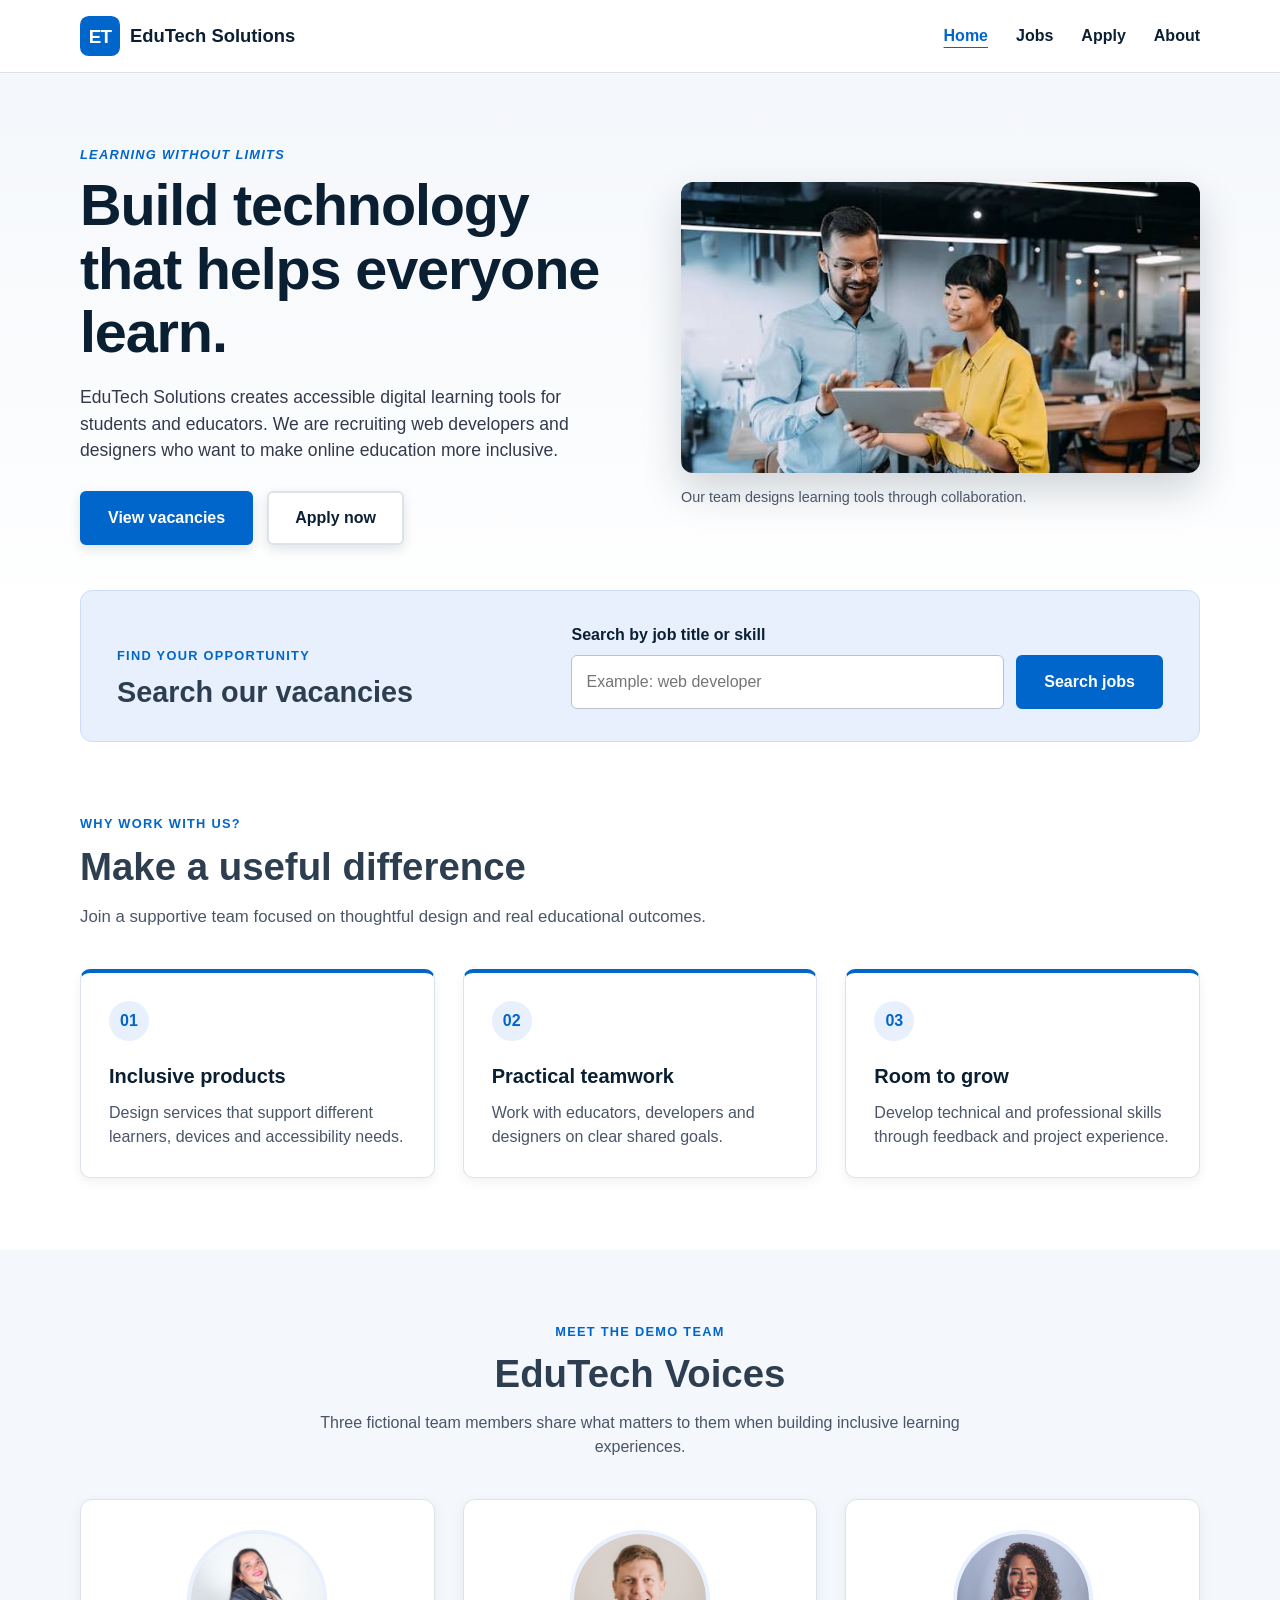
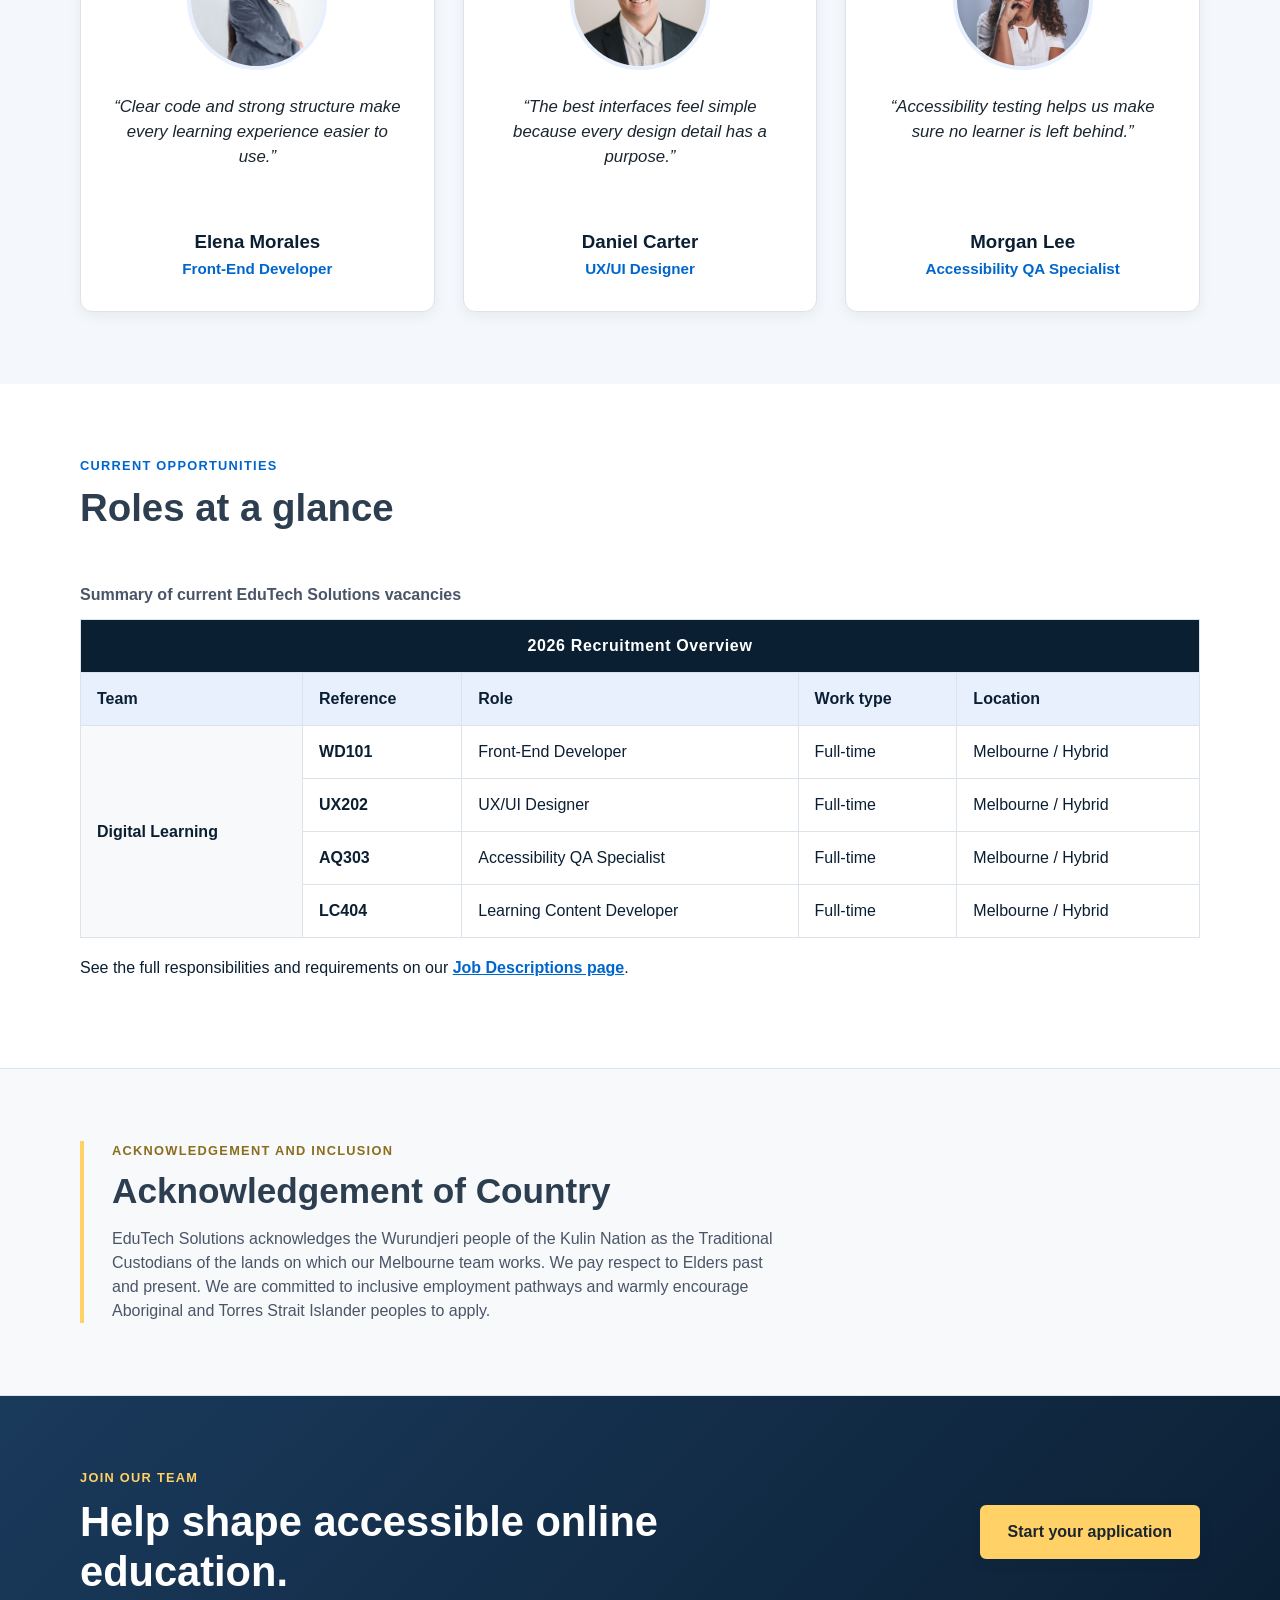
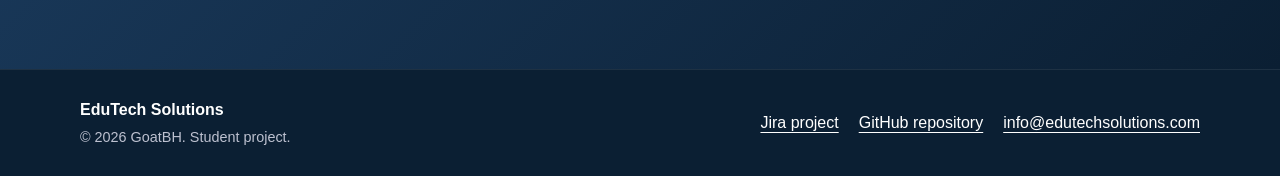
==== commit 45027771: "Merge branch 'main' into feature/search-favicon" ====
--- a/index.html
+++ b/index.html
@@ -84,7 +84,7 @@
                     <div class="search-row">
                         <input type="search" id="job-search" name="keyword"
                                placeholder="Example: web developer" required list="job-titles"
-                               autocomplete="off" required>
+                               autocomplete="off">
                     <!-- Suggestions shown while typing -->           
                         <datalist id="job-titles">
                             <option value="Front-End Developer">WD101 &middot; web, HTML, CSS, JavaScript, React</option>
@@ -140,32 +140,38 @@
 
                 <div class="voices-grid">
                     <article class="voice-card">
-                        <img src="images/sukuna.jpeg" alt="Anime portrait of Ryomen Sukuna"
+                        <!-- Free stock portrait: Pexels photo 37302655 -->
+                        <img src="images/voice-elena-morales.jpg"
+                             alt="Stock portrait representing fictional team member Elena Morales"
                              width="600" height="600">
                         <blockquote>
                             “Clear code and strong structure make every learning experience easier to use.”
                         </blockquote>
-                        <h3>Ryomen Sukuna</h3>
+                        <h3>Elena Morales</h3>
                         <p>Front-End Developer</p>
                     </article>
 
                     <article class="voice-card">
-                        <img src="images/gojo.jpeg" alt="Anime portrait of Satoru Gojo"
+                        <!-- Free stock portrait: Pexels photo 30004315 -->
+                        <img src="images/voice-daniel-carter.jpg"
+                             alt="Stock portrait representing fictional team member Daniel Carter"
                              width="600" height="600">
                         <blockquote>
                             “The best interfaces feel simple because every design detail has a purpose.”
                         </blockquote>
-                        <h3>Satoru Gojo</h3>
+                        <h3>Daniel Carter</h3>
                         <p>UX/UI Designer</p>
                     </article>
 
                     <article class="voice-card">
-                        <img src="images/toji.jpeg" alt="Anime portrait of Toji Fushiguro"
+                        <!-- Free stock portrait: Pexels photo 29934077 -->
+                        <img src="images/voice-morgan-lee.jpg"
+                             alt="Stock portrait representing fictional team member Morgan Lee"
                              width="600" height="600">
                         <blockquote>
                             “Accessibility testing helps us make sure no learner is left behind.”
                         </blockquote>
-                        <h3>Toji Fushiguro</h3>
+                        <h3>Morgan Lee</h3>
                         <p>Accessibility QA Specialist</p>
                     </article>
                 </div>
--- a/css/style.css
+++ b/css/style.css
@@ -149,6 +149,7 @@
 
 .skip-link:focus {
     top: 12px;
+    outline: 3px solid var(--yellow)
 }
 
 .home-page .eyebrow {
--- a/css/layout.css
+++ b/css/layout.css
@@ -665,4 +665,4 @@
         flex-direction: column-reverse;
         align-items: stretch;
     }
-}+}
--- a/css/dl.css
+++ b/css/dl.css
@@ -160,7 +160,7 @@
     color: #444;
     margin-bottom: 1rem;
 }
- 
+
 /* --- Group Info Details Section --- */
 .team-section {
     padding: 60px 20px;
@@ -330,6 +330,7 @@
     width: 100%;
     height: 100%;
     object-fit: cover;
+    object-position: center top;
 }
  
 .card-info {
@@ -740,6 +741,11 @@
     border-radius: 50%;
     object-fit: cover;
 }
+
+/* Keep Morgan's full hairstyle and the space above her head visible. */
+.home-page .voice-card:nth-child(3) img {
+    object-position: center top;
+}
  
 .home-page .voice-card blockquote {
     min-height: 110px;
@@ -1600,6 +1606,7 @@
   display: block;
   margin: 0;
 }
+
 /* ----- "Other" employment status: ask the applicant to specify ----- */
 .apply-page .when-other {
   display: none;
@@ -1628,4 +1635,6 @@
     margin: 5px 0 0;
     color: #bdc1d0;
     font-size: 0.9rem;
-}+}
+
+
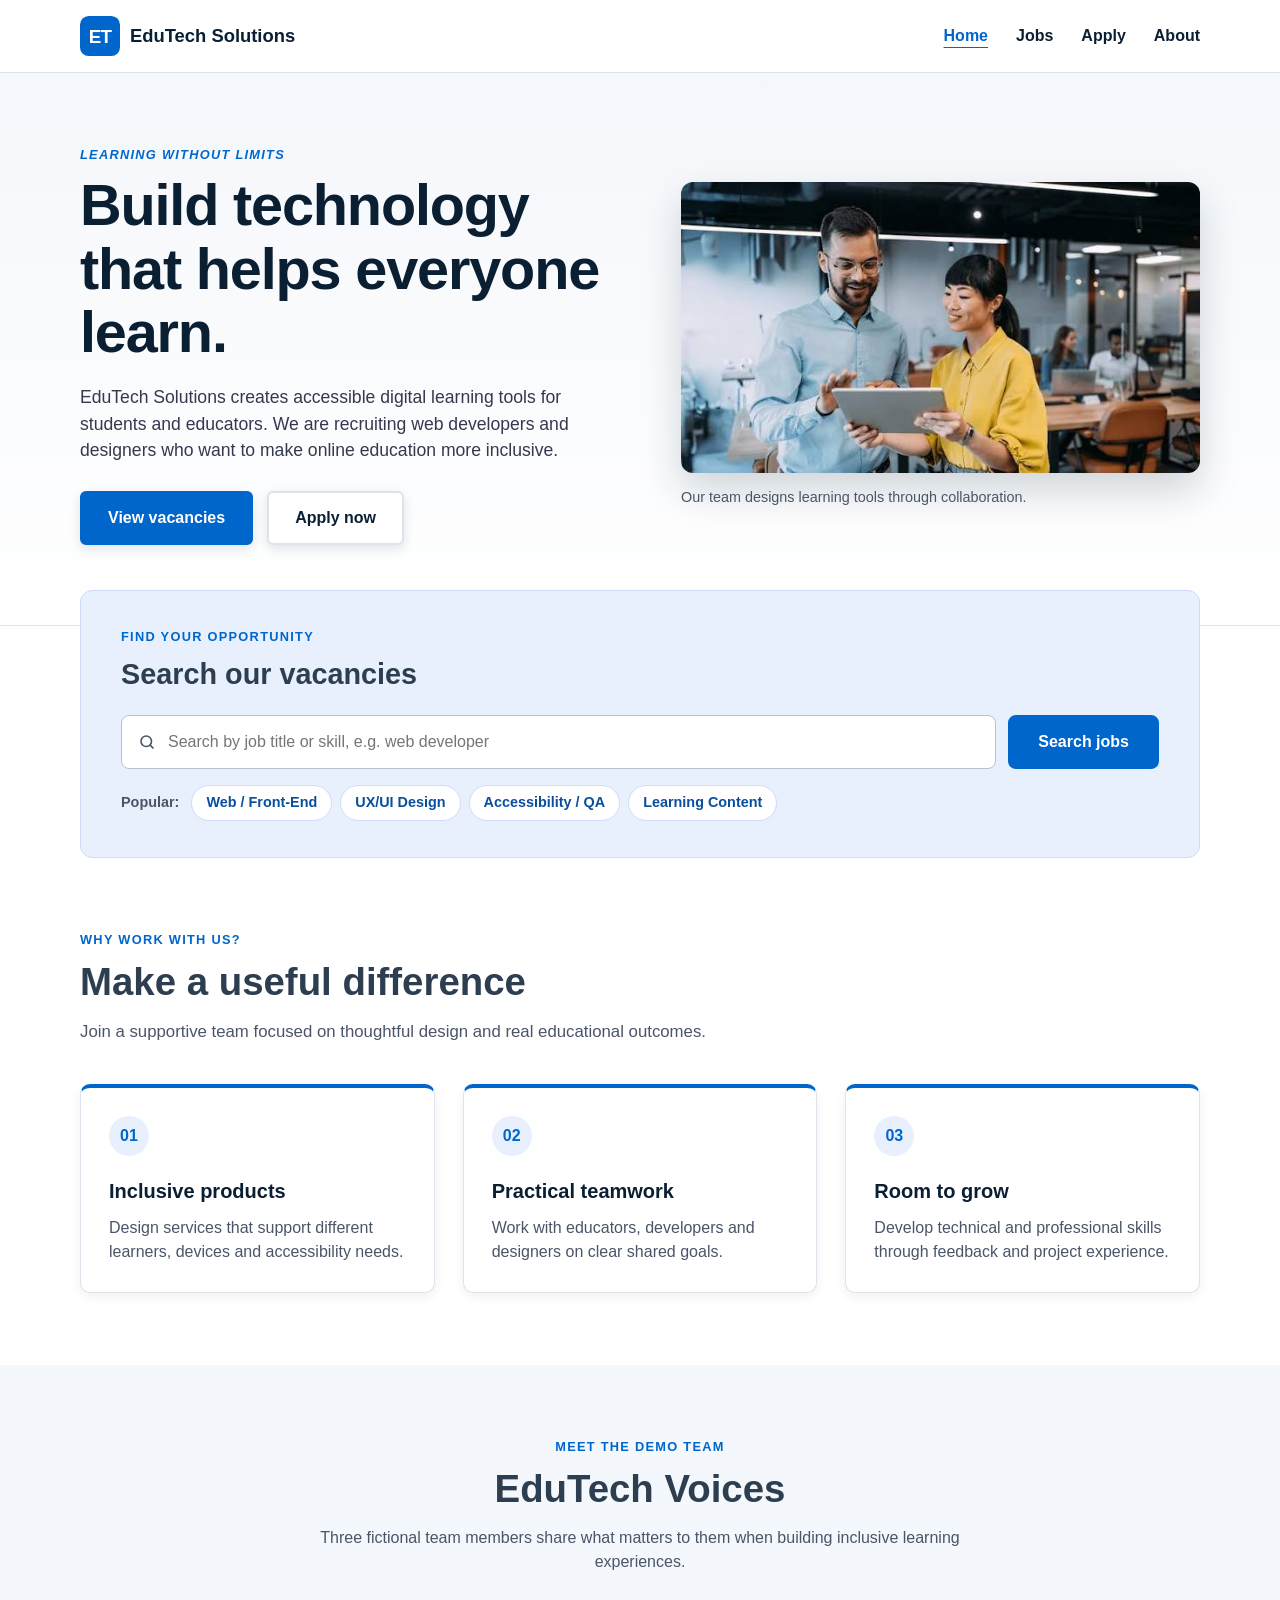
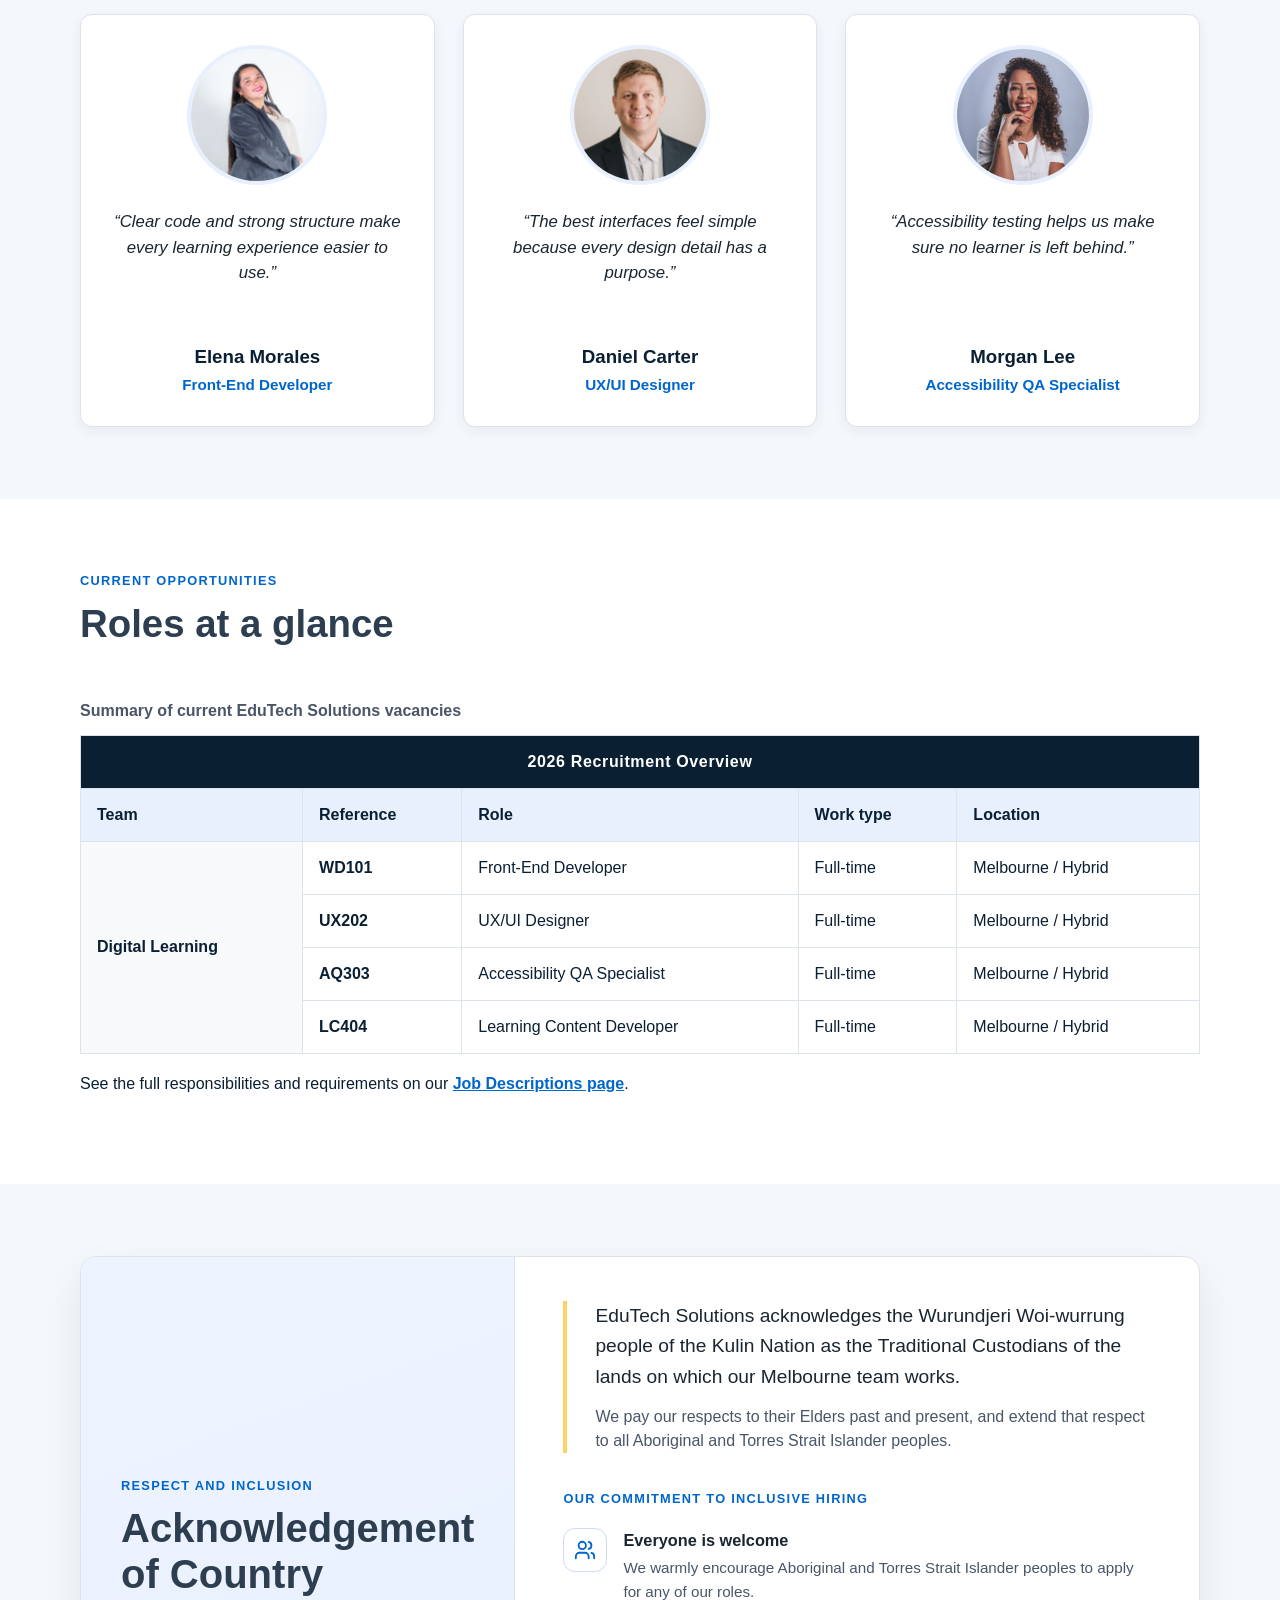
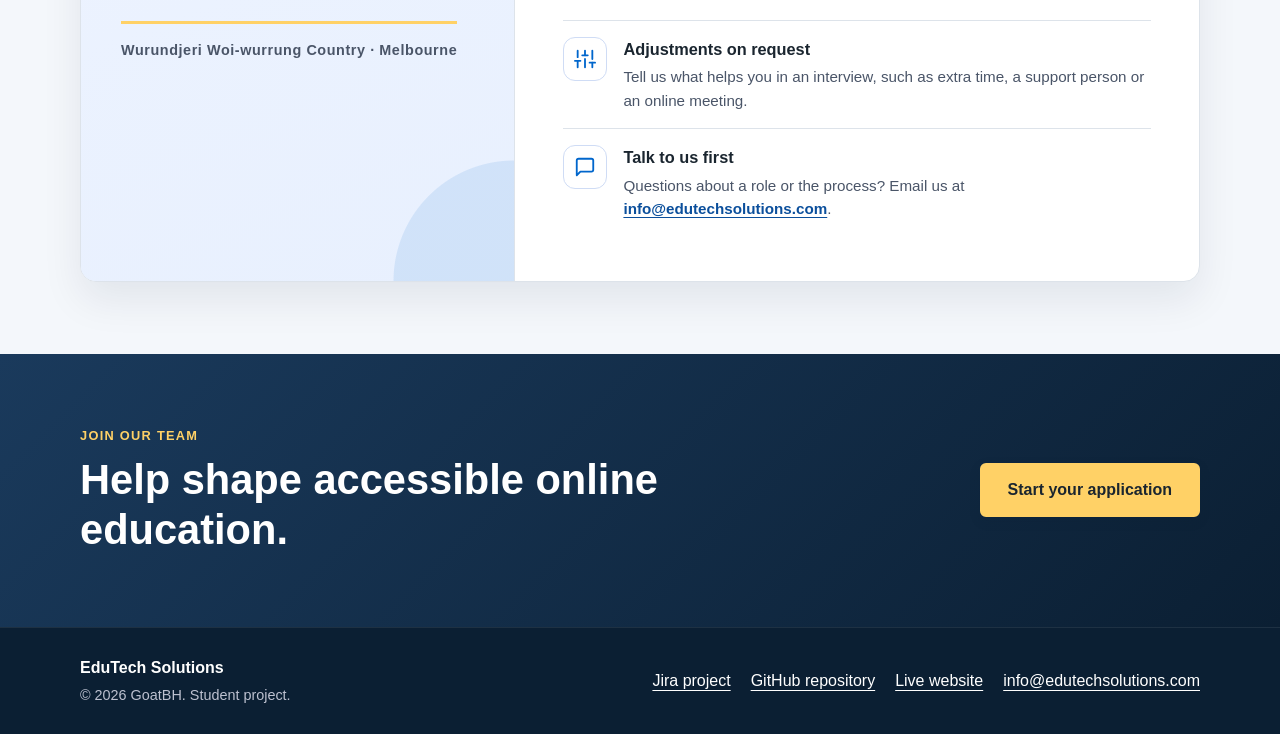
==== commit c35f6833: "Fix assignment requirements: inline/embedded CSS, aside 25%, phone 8-12, DOB dd/mm/yyyy, Melbourne, " ====
--- a/index.html
+++ b/index.html
@@ -6,10 +6,9 @@
     <meta name="description" content="EduTech Solutions careers: help us build accessible and inclusive digital learning tools.">
     <meta name="keywords" content="EdTech careers, web developer jobs, UX design jobs, accessible education">
     <meta name="author" content="GoatBH">
-    <title>EduTech Solutions | Careers</title>
-    <link rel="icon" type="image/svg+xml" href="images/favicon.svg">
-    <link rel="icon" type="image/x-icon" href="images/favicon.ico">
-    <link rel="apple-touch-icon" href="images/apple-touch-icon.png">
+    <title>Home | EduTech Solutions</title>
+    <link rel="icon" type="image/svg+xml" href="images/favicon.svg?v=2">
+    <link rel="icon" type="image/x-icon" href="images/favicon.ico?v=2">
 
     <!-- Shared external stylesheets used by every page -->
     <link rel="stylesheet" href="css/style.css">
@@ -19,7 +18,7 @@
     <!-- Required embedded CSS example: used only on this page -->
     <style>
         .home-callout {
-            border-left: 4px solid var(--yellow);
+            border-left: 4px solid var(--yellow);   /* gold accent, same as the site palette */
         }
     </style>
 </head>
@@ -71,21 +70,24 @@
             </div>
         </section>
 
-        <!-- Static job search: submits the search term to jobs.html -->
+        <!-- Job search: heading on top, full-width search bar, quick links below -->
         <section class="search-section" aria-labelledby="search-title">
             <div class="container search-box">
-                <div>
-                    <p class="eyebrow">Find your opportunity</p>
-                    <h2 id="search-title">Search our vacancies</h2>
+                <div class="search-head">
+                    <div>
+                        <p class="eyebrow">Find your opportunity</p>
+                        <h2 id="search-title">Search our vacancies</h2>
+                    </div>
                 </div>
 
                 <form class="job-search" action="jobs.html" method="get" role="search">
-                    <label for="job-search">Search by job title or skill</label>
                     <div class="search-row">
+                        <!-- No visible label: aria-label gives the box its name for screen readers -->
                         <input type="search" id="job-search" name="keyword"
-                               placeholder="Example: web developer" required list="job-titles"
-                               autocomplete="off">
-                    <!-- Suggestions shown while typing -->           
+                               placeholder="Search by job title or skill, e.g. web developer"
+                               aria-label="Search by job title or skill" list="job-titles"
+                               autocomplete="off" required>
+                        <!-- Suggestions shown while typing (pure HTML) -->
                         <datalist id="job-titles">
                             <option value="Front-End Developer">WD101 &middot; web, HTML, CSS, JavaScript, React</option>
                             <option value="UX/UI Designer">UX202 &middot; design, Figma, wireframe, prototype</option>
@@ -93,6 +95,17 @@
                             <option value="Learning Content Developer">LC404 &middot; e-learning, course, teaching, content</option>
                         </datalist>
                         <button type="submit">Search jobs</button>
+                    </div>
+
+                    <!-- Pure HTML: each link opens that job's description on jobs.html -->
+                    <div class="quick-search">
+                        <p class="quick-search-label">Popular:</p>
+                        <ul class="quick-search-links">
+                            <li><a href="jobs.html#WD101">Web / Front-End</a></li>
+                            <li><a href="jobs.html#UX202">UX/UI Design</a></li>
+                            <li><a href="jobs.html#AQ303">Accessibility / QA</a></li>
+                            <li><a href="jobs.html#LC404">Learning Content</a></li>
+                        </ul>
                     </div>
                 </form>
             </div>
@@ -235,20 +248,68 @@
             </div>
         </section>
 
-        <!-- Meaningful First Nations acknowledgement and employment commitment -->
-        <section class="acknowledgement">
-            <div class="container home-callout">
-                <p class="eyebrow">Acknowledgement and inclusion</p>
-                <h2>Acknowledgement of Country</h2>
-                <p>
-                    EduTech Solutions acknowledges the Wurundjeri people of the Kulin Nation as
-                    the Traditional Custodians of the lands on which our Melbourne team works. We
-                    pay respect to Elders past and present. We are committed to inclusive employment
-                    pathways and warmly encourage Aboriginal and Torres Strait Islander peoples to apply.
-                </p>
-            </div>
-        </section>
-
+        <!-- Acknowledgement of Country and inclusive hiring commitment -->
+        <section class="acknowledgement" aria-labelledby="ack-title">
+            <div class="container">
+                <div class="ack-panel">
+
+                    <!-- Left: title panel (soft blue) -->
+                    <div class="ack-side">
+                        <p class="eyebrow">Respect and inclusion</p>
+                        <h2 id="ack-title">Acknowledgement of Country</h2>
+                        <p class="ack-place">Wurundjeri Woi-wurrung Country &middot; Melbourne</p>
+                    </div>
+
+                    <!-- Right: the acknowledgement and our commitments -->
+                    <div class="ack-body">
+                        <div class="ack-text home-callout">
+                            <p class="ack-lead">
+                                EduTech Solutions acknowledges the Wurundjeri Woi-wurrung people of the
+                                Kulin Nation as the Traditional Custodians of the lands on which our
+                                Melbourne team works.
+                            </p>
+                            <p>
+                                We pay our respects to their Elders past and present, and extend that
+                                respect to all Aboriginal and Torres Strait Islander peoples.
+                            </p>
+                        </div>
+
+                        <h3 class="ack-subtitle">Our commitment to inclusive hiring</h3>
+                        <ul class="ack-commitments">
+                            <li class="ack-item">
+                                <span class="ack-icon">
+                                    <svg width="22" height="22" viewBox="0 0 24 24" fill="none" stroke="currentColor" stroke-width="2" stroke-linecap="round" stroke-linejoin="round" aria-hidden="true"><path d="M16 21v-2a4 4 0 0 0-4-4H6a4 4 0 0 0-4 4v2"/><circle cx="9" cy="7" r="4"/><path d="M22 21v-2a4 4 0 0 0-3-3.87"/><path d="M16 3.13a4 4 0 0 1 0 7.75"/></svg>
+                                </span>
+                                <div>
+                                    <h4>Everyone is welcome</h4>
+                                    <p>We warmly encourage Aboriginal and Torres Strait Islander peoples to apply for any of our roles.</p>
+                                </div>
+                            </li>
+                            <li class="ack-item">
+                                <span class="ack-icon">
+                                    <svg width="22" height="22" viewBox="0 0 24 24" fill="none" stroke="currentColor" stroke-width="2" stroke-linecap="round" stroke-linejoin="round" aria-hidden="true"><line x1="4" y1="21" x2="4" y2="14"/><line x1="4" y1="10" x2="4" y2="3"/><line x1="12" y1="21" x2="12" y2="12"/><line x1="12" y1="8" x2="12" y2="3"/><line x1="20" y1="21" x2="20" y2="16"/><line x1="20" y1="12" x2="20" y2="3"/><line x1="1" y1="14" x2="7" y2="14"/><line x1="9" y1="8" x2="15" y2="8"/><line x1="17" y1="16" x2="23" y2="16"/></svg>
+                                </span>
+                                <div>
+                                    <h4>Adjustments on request</h4>
+                                    <p>Tell us what helps you in an interview, such as extra time, a support person or an online meeting.</p>
+                                </div>
+                            </li>
+                            <li class="ack-item">
+                                <span class="ack-icon">
+                                    <svg width="22" height="22" viewBox="0 0 24 24" fill="none" stroke="currentColor" stroke-width="2" stroke-linecap="round" stroke-linejoin="round" aria-hidden="true"><path d="M21 15a2 2 0 0 1-2 2H7l-4 4V5a2 2 0 0 1 2-2h14a2 2 0 0 1 2 2z"/></svg>
+                                </span>
+                                <div>
+                                    <h4>Talk to us first</h4>
+                                    <p>Questions about a role or the process? Email us at <a href="mailto:info@edutechsolutions.com">info@edutechsolutions.com</a>.</p>
+                                </div>
+                            </li>
+                        </ul>
+                    </div>
+                </div>
+            </div>
+        </section>
+
+        <!-- Call to action -->
         <section class="cta" aria-labelledby="cta-title">
             <div class="container cta-content">
                 <div>
@@ -258,6 +319,7 @@
                 <a class="button button-yellow" href="apply.html">Start your application</a>
             </div>
         </section>
+
     </main>
 
     <footer class="site-footer">
@@ -268,11 +330,12 @@
             </div>
 
             <ul class="footer-links">
-                <li><a href="https://jira.swinburne.edu.au">Jira project</a></li>
+                <li><a href="https://student-team-goatbh.atlassian.net/?continue=https%3A%2F%2Fstudent-team-goatbh.atlassian.net%2Fwelcome%2Fsoftware%3FprojectId%3D10000&amp;atlOrigin=eyJpIjoiYWYyNTkyMDQ2NWUyNDBlM2JhNmYyNjc4ZGVjYTE0MTEiLCJwIjoiamlyYS1zb2Z0d2FyZSJ9">Jira project</a></li>
                 <li><a href="https://github.com/NguyenPham023/GoatBH-WebProject">GitHub repository</a></li>
+                <li><a href="https://nguyenpham023.github.io/GoatBH-WebProject/">Live website</a></li>
                 <li><a href="mailto:info@edutechsolutions.com">info@edutechsolutions.com</a></li>
             </ul>
         </div>
     </footer>
 </body>
-</html>
+</html>
--- a/css/layout.css
+++ b/css/layout.css
@@ -250,10 +250,18 @@
 
 .home-page .search-box {
     display: grid;
-    grid-template-columns: 1fr 1.4fr;
-    align-items: end;
-    gap: 32px;
-    padding: 32px 36px;
+    grid-template-columns: 1fr;   /* heading on top, search bar below */
+    gap: 24px;
+    padding: 36px 40px;
+}
+
+/* Heading (left) and a short "open roles" note (right) */
+.home-page .search-head {
+    display: flex;
+    align-items: flex-end;
+    justify-content: space-between;
+    flex-wrap: wrap;
+    gap: 8px 24px;
 }
 
 .home-page .search-row {
@@ -264,6 +272,24 @@
 .home-page .search-row input {
     flex: 1;
     min-width: 0;
+}
+
+/* Popular searches: label + a row of links that wraps */
+.home-page .quick-search {
+    display: flex;
+    flex-wrap: wrap;
+    align-items: center;
+    gap: 10px 12px;
+    margin-top: 16px;
+}
+
+.home-page .quick-search-links {
+    display: flex;
+    flex-wrap: wrap;
+    gap: 8px;
+    margin: 0;
+    padding: 0;
+    list-style: none;
 }
 
 /* Section headings */
@@ -290,11 +316,59 @@
     overflow-x: auto;
 }
 
-/* Acknowledgement: text block with gold accent line */
+/* Acknowledgement: text block with an ochre accent line
+   (the border colour is in the embedded <style> of index.html) */
 .home-page .home-callout {
     padding-left: 28px;
 }
 
+/* Acknowledgement: one split panel, navy title (left) | content (right) */
+.home-page .ack-panel {
+    display: grid;
+    grid-template-columns: 5fr 8fr;
+    overflow: hidden;   /* keeps the navy side inside the rounded corners */
+}
+
+.home-page .ack-side {
+    display: flex;
+    flex-direction: column;
+    justify-content: center;
+    padding: 48px 40px;
+}
+
+.home-page .ack-body {
+    padding: 44px 48px;
+}
+
+/* Commitments: a list of rows, icon | text */
+.home-page .ack-commitments {
+    margin: 0;
+    padding: 0;
+    list-style: none;
+}
+
+.home-page .ack-item {
+    display: grid;
+    grid-template-columns: 44px 1fr;
+    align-items: start;
+    gap: 16px;
+    padding: 16px 0;
+}
+
+@media (max-width: 900px) {
+    .home-page .ack-panel {
+        grid-template-columns: 1fr;
+    }
+
+    .home-page .ack-side {
+        padding: 36px 28px;
+    }
+
+    .home-page .ack-body {
+        padding: 32px 28px;
+    }
+}
+
 /* Call to action: text | button */
 .home-page .cta-content {
     display: flex;
@@ -304,7 +378,8 @@
     gap: 28px;
 }
 
-/* Home footer: text | links */
+
+/* Footer on every page: text | links */
 .site-footer .footer-content {
     display: flex;
     align-items: center;
@@ -342,6 +417,11 @@
 
     .home-page .search-row {
         flex-direction: column;
+    }
+
+    .site-footer .footer-content {
+        flex-direction: column;
+        align-items: flex-start;
     }
 
     .home-page .benefit-grid,
@@ -375,7 +455,6 @@
     max-width: 720px;
 }
 
-/* Quick facts: a row of chips instead of a bulleted list */
 /* Quick facts: a stats bar (value on top, label below),
    separated by thin dividers — information, not buttons */
 .quick-facts {
@@ -518,7 +597,8 @@
     padding: 0;
 }
 
-/* Footer: text on the left, links on the right */
+/* Footer spacing (layout of its content is in the HOME PAGE section:
+   .site-footer .footer-content). .footer-inner is kept for older markup. */
 .site-footer {
     padding: 28px 0;
 }
@@ -665,4 +745,4 @@
         flex-direction: column-reverse;
         align-items: stretch;
     }
-}
+}
--- a/css/dl.css
+++ b/css/dl.css
@@ -8,26 +8,26 @@
         linear-gradient(135deg, var(--site-navy-light) 0%, var(--site-navy) 100%);
     color: var(--white);
 }
- 
+
 .hero-slogan {
     color: var(--site-gold);
     font-size: 1.1rem;
     margin: 0 0 8px;
 }
- 
+
 .hero h1 {
     font-size: clamp(2rem, 5vw, 3.2rem);
     line-height: 1.15;
     margin: 0 0 16px;
 }
- 
+
 .hero-mission {
     font-size: 1.15rem;
     line-height: 1.6;
     max-width: 55ch;
     margin: 0 0 28px;
 }
- 
+
 .hero-btn {
     display: inline-block;
     background-color: var(--site-gold);
@@ -37,16 +37,16 @@
     font-weight: bold;
     text-decoration: none;
 }
- 
+
 .hero-btn:hover {
     background-color: var(--site-gold-light);
 }
- 
+
 .hero-btn:focus-visible {
     outline: 3px solid var(--white);
     outline-offset: 3px;
 }
- 
+
 .hero-visual img {
     display: block;
     width: 100%;
@@ -55,13 +55,13 @@
     border-radius: 12px;
     box-shadow: 0 18px 40px rgba(0, 0, 0, 0.3);
 }
- 
+
 .hero-visual figcaption {
     margin-top: 8px;
     font-size: 0.9rem;
     color: var(--site-banner-text);
 }
- 
+
 /*  Components: core values  */
 .values-section h2 {
     text-align: center;
@@ -69,14 +69,14 @@
     color: var(--site-heading);
     margin: 0 0 10px;
 }
- 
+
 .values-intro {
     text-align: center;
     color: var(--site-text);
     max-width: 60ch;
     margin: 0 auto;
 }
- 
+
 .value-card {
     background-color: var(--white);
     padding: 24px 20px;
@@ -84,12 +84,12 @@
     box-shadow: 0 4px 12px rgba(0, 0, 0, 0.06);
     transition: transform 0.2s ease, box-shadow 0.2s ease;
 }
- 
+
 .value-card:hover {
     transform: translateY(-5px);
     box-shadow: 0 8px 20px rgba(0, 0, 0, 0.12);
 }
- 
+
 .value-icon {
     width: 48px;
     height: 48px;
@@ -105,41 +105,41 @@
     stroke-linecap: round;
     stroke-linejoin: round;
 }
- 
+
 .value-card h3 {
     margin: 0 0 8px;
     font-size: 1.15rem;
     color: var(--site-ink);
 }
- 
+
 .value-card p {
     margin: 0;
     font-size: 0.95rem;
     line-height: 1.6;
     color: var(--site-text);
 }
- 
+
 /*  Components: story & vision  */
 /* (grid, padding and column layout moved to layout.css) */
 .story-section {
     background-color: var(--cream);
 }
- 
+
 /* Visuals - Collage styling */
 .collage-img {
     width: 100%;
     object-fit: cover;
     border-radius: 8px;
 }
- 
+
 .img-top {
     aspect-ratio: 4 / 3;
 }
- 
+
 .img-bottom {
     aspect-ratio: 1 / 1;
 }
- 
+
 /* Content styling */
 .story-content h2 {
     font-size: 2.5rem;
@@ -147,13 +147,13 @@
     color: #111;
     margin-bottom: 1.5rem;
 }
- 
+
 .story-origin h3 {
     font-size: 1.25rem;
     color: #555;
     margin-bottom: 1rem;
 }
- 
+
 .story-origin p {
     font-size: 1rem;
     line-height: 1.6;
@@ -166,7 +166,7 @@
     padding: 60px 20px;
     color: #333;
 }
- 
+
 .team-container {
     max-width: 1000px;
     margin: 0 auto;
@@ -175,7 +175,7 @@
     border-radius: 12px;
     box-shadow: 0 8px 20px rgba(0, 0, 0, 0.06);
 }
- 
+
 .team-section h2 {
     font-size: 2.2rem;
     margin-bottom: 30px;
@@ -183,7 +183,7 @@
     text-align: center;
     position: relative;
 }
- 
+
 .team-section h2::after {
     content: '';
     display: block;
@@ -193,7 +193,7 @@
     margin: 10px auto 0;
     border-radius: 2px;
 }
- 
+
 .team-content-wrapper {
     display: flex;
     align-items: center;
@@ -201,7 +201,7 @@
     gap: 40px;
     flex-wrap: wrap;
 }
- 
+
 .team-details-list {
     list-style: none;
     padding: 0;
@@ -209,7 +209,7 @@
     flex: 1;
     min-width: 280px;
 }
- 
+
 .team-details-list>li {
     font-size: 1.15rem;
     padding: 12px 16px;
@@ -218,17 +218,17 @@
     border-radius: 4px;
     box-shadow: 0 2px 4px rgba(0, 0, 0, 0.02);
 }
- 
+
 .team-details-list>li strong {
     color: #222;
 }
- 
+
 .nested-members-list {
     list-style-type: disc;
     margin-top: 8px;
     padding-left: 20px;
 }
- 
+
 .nested-members-list li {
     font-size: 1rem;
     background-color: transparent;
@@ -237,7 +237,7 @@
     margin-bottom: 4px;
     color: var(--site-text);
 }
- 
+
 .student-id {
     font-size: 0.85rem;
     color: var(--site-blue);
@@ -247,7 +247,7 @@
     font-weight: 600;
     margin-left: 6px;
 }
- 
+
 .image-section {
     flex: 1;
     min-width: 280px;
@@ -259,7 +259,7 @@
     box-shadow: 0 4px 12px rgba(0, 0, 0, 0.05);
     margin: 0;
 }
- 
+
 .image-section img {
     width: 100%;
     max-width: 420px;
@@ -268,7 +268,7 @@
     border-radius: 6px;
     object-fit: cover;
 }
- 
+
 .image-section figcaption {
     margin-top: 10px;
     font-size: 0.95rem;
@@ -276,25 +276,25 @@
     font-style: italic;
     font-weight: 600;
 }
- 
+
 /* Team Section & Hover Overlay Cards */
 .team {
     padding: 60px 20px;
     text-align: center;
 }
- 
+
 .team h1 {
     font-size: 2.2rem;
     margin-bottom: 10px;
     color: var(--site-heading);
 }
- 
+
 .section-hint {
     color: #64748b;
     font-size: 0.95rem;
     margin-bottom: 40px;
 }
- 
+
 .team-cards {
     display: flex;
     justify-content: center;
@@ -303,7 +303,7 @@
     max-width: 1300px;
     margin: 0 auto;
 }
- 
+
 .card {
     background: var(--white);
     border-radius: 10px;
@@ -316,23 +316,23 @@
     flex-direction: column;
     transition: box-shadow 0.3s ease;
 }
- 
+
 .card:hover {
     box-shadow: 0 12px 24px rgba(0, 0, 0, 0.15);
 }
- 
+
 .card-img {
     width: 100%;
     height: 380px;
 }
- 
+
 .card-img img {
     width: 100%;
     height: 100%;
     object-fit: cover;
     object-position: center top;
 }
- 
+
 .card-info {
     position: absolute;
     bottom: 0;
@@ -351,32 +351,32 @@
     margin: 0;
     box-sizing: border-box;
 }
- 
+
 .card:hover .card-info {
     transform: translateY(0);
 }
- 
+
 .card-name {
     font-size: 1.3rem;
     margin: 0 0 4px 0;
     color: #111;
     font-weight: bold;
 }
- 
+
 .card-role {
     font-weight: 600;
     color: var(--site-blue);
     font-size: 0.95rem;
     margin: 0 0 8px 0;
 }
- 
+
 .card-contribution {
     font-size: 0.88rem;
     color: var(--site-text);
     margin: 0 0 8px 0;
     line-height: 1.4;
 }
- 
+
 .card-quote {
     font-size: 0.82rem;
     color: #718096;
@@ -385,21 +385,21 @@
     padding-top: 8px;
     border-top: 1px solid #edf2f7;
 }
- 
+
 /* Team Fun Facts Table */
 .fun-facts-section {
     max-width: 900px;
     margin: 40px auto;
     padding: 20px;
 }
- 
+
 .fun-facts-section h2 {
     text-align: center;
     color: var(--site-heading);
     margin-bottom: 20px;
     font-size: 2rem;
 }
- 
+
 .content-table {
     border-collapse: collapse;
     margin: 25px 0;
@@ -411,7 +411,7 @@
     box-shadow: 0 4px 14px rgba(11, 31, 51, 0.08);
     background-color: var(--white);
 }
- 
+
 .content-table caption {
     font-size: 1.1rem;
     font-weight: bold;
@@ -419,41 +419,41 @@
     color: #333;
     text-align: left;
 }
- 
+
 .content-table th {
     background-color: var(--site-navy);
     color: var(--white);
     text-align: left;
     font-weight: bold;
 }
- 
+
 .content-table th,
 .content-table td {
     padding: 12px 15px;
 }
- 
+
 .content-table tbody tr {
     border-bottom: 1px solid #dddddd;
     transition: background-color 0.2s ease;
 }
- 
+
 .content-table tbody tr:nth-of-type(even) {
     background-color: #f3f3f3;
 }
- 
+
 .content-table tbody tr:hover {
     background-color: var(--site-blue-tint);
 }
- 
+
 .content-table tbody tr:last-of-type {
     border-bottom: 2px solid var(--site-blue);
 }
- 
+
 .content-table tbody tr.active-row {
     font-weight: bold;
     color: var(--site-blue-dark);
 }
- 
+
 /* Apply Button Styling */
 .apply-btn {
     display: inline-block;
@@ -464,24 +464,24 @@
     border-radius: 4px;
     font-weight: bold;
 }
- 
+
 .apply-btn:hover {
     background-color: var(--site-ink);
 }
- 
+
 /* --- Components: call to action --- */
 .cta-section {
     background-color: var(--site-navy);
     background-image: linear-gradient(135deg, var(--site-navy-light) 0%, var(--site-navy) 100%);
     color: var(--white);
 }
- 
+
 .cta-section h2 {
     font-size: clamp(1.7rem, 4vw, 2.4rem);
     line-height: 1.2;
     margin: 0 0 14px;
 }
- 
+
 .cta-section p {
     font-size: 1.1rem;
     line-height: 1.6;
@@ -489,7 +489,7 @@
     margin: 0 auto;
     max-width: 55ch;
 }
- 
+
 .cta-btn {
     display: inline-block;
     min-width: 200px;
@@ -501,41 +501,41 @@
     text-align: center;
     transition: background-color 0.2s ease, color 0.2s ease;
 }
- 
+
 /* Primary: solid yellow */
 .cta-primary {
     background-color: var(--site-gold);
     color: var(--site-ink);
 }
- 
+
 .cta-primary:hover {
     background-color: var(--site-gold-light);
     border-color: var(--site-gold-light);
 }
- 
+
 /* Secondary: outline */
 .cta-secondary {
     background-color: transparent;
     color: var(--white);
     border-color: var(--white);
 }
- 
+
 .cta-secondary:hover {
     background-color: var(--white);
     color: var(--site-ink);
 }
- 
+
 .cta-btn:focus-visible {
     outline: 3px solid var(--white);
     outline-offset: 3px;
 }
- 
+
 /* ==================================================
    Homepage: colours, borders and reusable components
    Calm, professional palette shared with Jobs/About/Apply:
    navy text, blue accents, soft backgrounds, soft shadows.
    ================================================== */
- 
+
 /* ----- Hero: soft blue-grey background, no harsh grid ----- */
 .home-page .hero {
     color: var(--navy);
@@ -543,14 +543,14 @@
     background-image: linear-gradient(180deg, var(--cream) 0%, var(--white) 100%);
     border-bottom: 1px solid var(--site-border);
 }
- 
+
 .home-page .hero h1 {
     margin: 0 0 20px;
     font-size: clamp(2.4rem, 5vw, 3.6rem);
     line-height: 1.1;
     letter-spacing: -0.02em;
 }
- 
+
 /* ----- Buttons: rounded, soft shadow instead of hard offset ----- */
 .home-page .button,
 .home-page button {
@@ -568,7 +568,7 @@
     text-decoration: none;
     transition: background-color 0.2s ease, transform 0.2s ease, box-shadow 0.2s ease;
 }
- 
+
 .home-page .button:hover,
 .home-page button:hover {
     background-color: var(--site-blue-dark);
@@ -576,98 +576,138 @@
     transform: translateY(-2px);
     box-shadow: 0 8px 18px rgba(11, 31, 51, 0.16);
 }
- 
+
 .home-page .button-light {
     color: var(--navy);
     background-color: var(--white);
     border-color: var(--site-border);
 }
- 
+
 .home-page .button-light:hover {
     color: var(--navy);
     background-color: var(--white);
     border-color: var(--purple);
 }
- 
+
 .home-page .button-yellow {
     color: var(--site-ink);
     background-color: var(--yellow);
     border-color: var(--yellow);
 }
- 
+
 .home-page .button-yellow:hover {
     color: var(--site-ink);
     background-color: var(--site-gold-light);
     border-color: var(--site-gold-light);
 }
- 
+
 /* ----- Hero image: rounded with a soft shadow ----- */
 .home-page .hero-image {
     margin: 0;
 }
- 
+
 .home-page .hero-image img {
     width: 100%;
     border: 0;
     border-radius: 12px;
     box-shadow: 0 18px 40px rgba(11, 31, 51, 0.18);
 }
- 
+
 .home-page .hero-image figcaption {
     margin-top: 14px;
     color: var(--grey);
     font-size: 0.9rem;
 }
- 
-/* ----- Search: light card instead of a dark band ----- */
+
+/* ----- Search: light blue card that overlaps the hero ----- */
 .home-page .search-section {
     color: var(--navy);
-    background-color: var(--white);
-}
- 
+    background-color: transparent;
+}
+
 .home-page .search-box {
     background-color: var(--site-blue-tint);
     border: 1px solid #cfdcf5;
     border-radius: 12px;
 }
- 
+
 .home-page .acknowledgement .eyebrow {
-    color: #8a6d1d;
-}
- 
+    color: var(--purple);   /* blue eyebrow, like the other light sections */
+}
+
 .home-page .cta .eyebrow {
     color: var(--yellow);
 }
- 
+
 .home-page .search-section h2 {
     margin-bottom: 0;
     font-size: 1.8rem;
 }
- 
-.home-page .job-search label {
+
+/* Visible label above the search bar, with space before the box
+   (a label with class="visually-hidden" stays hidden) */
+.home-page .job-search label:not(.visually-hidden) {
     display: block;
-    margin-bottom: 8px;
-    font-weight: bold;
-}
- 
+    margin-bottom: 14px;
+    font-weight: 600;
+    color: var(--site-heading);
+}
+
+/* Big search bar with a magnifier icon inside */
 .home-page .search-row input {
-    padding: 12px 14px;
+    min-height: 54px;
+    padding: 12px 16px 12px 46px;
     border: 1px solid #b8c2cf;
-    border-radius: 6px;
+    border-radius: 8px;
     background-color: var(--white);
+    background-image: url("data:image/svg+xml,%3Csvg xmlns='http://www.w3.org/2000/svg' width='18' height='18' viewBox='0 0 24 24' fill='none' stroke='%234a5568' stroke-width='2.2' stroke-linecap='round' stroke-linejoin='round'%3E%3Ccircle cx='11' cy='11' r='7'/%3E%3Cpath d='m20 20-3.5-3.5'/%3E%3C/svg%3E");
+    background-repeat: no-repeat;
+    background-position: 16px center;
     font: inherit;
-}
- 
+    transition: border-color 0.2s ease, box-shadow 0.2s ease, background-color 0.2s ease;
+}
+
 .home-page .search-row input:focus {
     outline: none;
     border-color: var(--purple);
+    background-color: var(--white);
     box-shadow: 0 0 0 3px rgba(0, 102, 204, 0.18);
 }
- 
+
 .home-page .search-row button {
+    min-height: 54px;
+    padding: 0 28px;
+    border-radius: 8px;
     box-shadow: none;
 }
- 
+
+/* "Popular searches" links (pure HTML/CSS, no JavaScript) */
+.home-page .quick-search-label {
+    margin: 0;
+    color: var(--grey);
+    font-size: 0.9rem;
+    font-weight: 600;
+}
+
+.home-page .quick-search-links a {
+    display: inline-block;
+    padding: 6px 14px;
+    color: var(--site-blue-dark);
+    background-color: var(--white);
+    border: 1px solid #cfdcf5;
+    border-radius: 999px;          /* pill shape = a tag/link, not a main button */
+    font-size: 0.9rem;
+    font-weight: 600;
+    text-decoration: none;
+    transition: background-color 0.2s ease, border-color 0.2s ease, color 0.2s ease;
+}
+
+.home-page .quick-search-links a:hover {
+    color: var(--white);
+    background-color: var(--site-blue);
+    border-color: var(--site-blue);
+}
+
 /* ----- Benefit cards: same style as .role-card on Jobs ----- */
 .home-page .card {
     position: static;
@@ -683,12 +723,12 @@
     text-align: left;
     transition: transform 0.2s ease, box-shadow 0.2s ease;
 }
- 
+
 .home-page .card:hover {
     transform: translateY(-4px);
     box-shadow: 0 10px 22px rgba(0, 0, 0, 0.1);
 }
- 
+
 .home-page .card-number {
     display: inline-grid;
     place-items: center;
@@ -700,30 +740,30 @@
     border-radius: 50%;
     font-weight: bold;
 }
- 
+
 .home-page .card h3 {
     margin-bottom: 10px;
     font-size: 1.25rem;
 }
- 
+
 .home-page .card p {
     margin-bottom: 0;
     color: var(--grey);
 }
- 
+
 /* ----- Team voices ----- */
 .home-page .voices-section {
     background-color: var(--cream);
 }
- 
+
 .home-page .voices-heading {
     text-align: center;
 }
- 
+
 .home-page .voices-heading p:last-child {
     color: var(--grey);
 }
- 
+
 .home-page .voice-card {
     padding: 30px;
     background-color: var(--white);
@@ -732,7 +772,7 @@
     box-shadow: 0 4px 14px rgba(11, 31, 51, 0.06);
     text-align: center;
 }
- 
+
 .home-page .voice-card img {
     width: 140px;
     height: 140px;
@@ -746,7 +786,7 @@
 .home-page .voice-card:nth-child(3) img {
     object-position: center top;
 }
- 
+
 .home-page .voice-card blockquote {
     min-height: 110px;
     margin: 0 0 24px;
@@ -756,120 +796,215 @@
     line-height: 1.5;
     color: var(--site-ink);
 }
- 
+
 .home-page .voice-card h3 {
     margin-bottom: 2px;
 }
- 
+
 .home-page .voice-card p {
     margin-bottom: 0;
     color: var(--purple);
     font-weight: 600;
     font-size: 0.95rem;
 }
- 
+
 /* ----- Vacancies table: navy header, soft rows ----- */
 .home-page .vacancies-section {
     background-color: var(--white);
 }
- 
+
 .home-page table {
     width: 100%;
     border-collapse: collapse;
     background-color: var(--white);
 }
- 
+
 .home-page caption {
     padding: 12px 0;
     font-weight: bold;
     text-align: left;
     color: var(--grey);
 }
- 
+
 .home-page th,
 .home-page td {
     padding: 14px 16px;
     border: 1px solid var(--site-border);
     text-align: left;
 }
- 
+
 .home-page thead tr:first-child th {
     color: var(--white);
     background-color: var(--navy);
     text-align: center;
     letter-spacing: 0.04em;
 }
- 
+
 .home-page thead tr:nth-child(2) th {
     color: var(--navy);
     background-color: var(--site-blue-tint);
 }
- 
+
 .home-page tbody th {
     background-color: var(--site-soft);
 }
- 
+
 .home-page tbody tr:hover td {
     background-color: var(--cream);
 }
- 
+
 .home-page .table-note {
     margin-top: 18px;
 }
- 
+
 .home-page .table-note a {
     color: var(--purple);
     font-weight: bold;
 }
- 
-/* ----- Acknowledgement: soft background, gold accent ----- */
+
+/* ----- Acknowledgement of Country: one split panel (soft blue | white) -----
+   Deliberately different from the benefit cards above:
+   one panel instead of three cards, rows with dividers instead of tiles. */
 .home-page .acknowledgement {
     color: var(--navy);
-    background-color: var(--site-soft);
+    background-color: var(--cream);
+}
+
+/* The panel: white, rounded, soft shadow */
+.home-page .ack-panel {
+    background-color: var(--white);
+    border: 1px solid var(--site-border);
+    border-radius: 16px;
+    box-shadow: 0 18px 40px rgba(11, 31, 51, 0.08);
+}
+
+/* Left side: soft blue panel (the CTA above and the footer below are navy,
+   so a light panel keeps the end of the page from feeling heavy) */
+.home-page .ack-side {
+    color: var(--navy);
+    background-color: var(--site-blue-tint);
+    background-image:
+        radial-gradient(circle at 100% 100%, rgba(0, 102, 204, 0.10) 0, rgba(0, 102, 204, 0.10) 120px, transparent 121px),
+        linear-gradient(160deg, #eef4ff 0%, var(--site-blue-tint) 100%);
+    border-right: 1px solid var(--site-border);
+}
+
+.home-page .ack-side h2 {
+    margin: 0 0 24px;
+    font-size: clamp(1.9rem, 3.2vw, 2.5rem);
+    line-height: 1.15;
+    color: var(--site-heading);
+}
+
+/* Place name under the title, with a short gold line above it */
+.home-page .ack-place {
+    margin: 0;
+    padding-top: 16px;
+    border-top: 3px solid var(--yellow);
+    width: fit-content;
+    font-size: 0.9rem;
+    font-weight: 600;
+    letter-spacing: 0.04em;
+    color: var(--grey);
+}
+
+/* Right side: the acknowledgement text */
+.home-page .ack-text p {
+    margin: 0 0 12px;
+    color: var(--site-text);
+}
+
+.home-page .ack-text p:last-child {
+    margin-bottom: 0;
+}
+
+.home-page .ack-text .ack-lead {
+    font-size: 1.2rem;
+    line-height: 1.6;
+    color: var(--site-ink);
+}
+
+/* "Our commitment..." label: small uppercase, like a section label */
+.home-page .ack-subtitle {
+    margin: 36px 0 4px;
+    font-size: 0.8rem;
+    font-weight: bold;
+    letter-spacing: 0.1em;
+    text-transform: uppercase;
+    color: var(--purple);
+}
+
+/* Each commitment row is separated by a thin line */
+.home-page .ack-item + .ack-item {
     border-top: 1px solid var(--site-border);
-    border-bottom: 1px solid var(--site-border);
-}
- 
-.home-page .acknowledgement h2 {
-    font-size: clamp(1.6rem, 3vw, 2.2rem);
-}
- 
-.home-page .acknowledgement p:last-child {
-    max-width: 75ch;
-    margin-bottom: 0;
+}
+
+.home-page .ack-item h4 {
+    margin: 0 0 4px;
+    font-size: 1.02rem;
+    color: var(--site-ink);
+}
+
+.home-page .ack-item p {
+    margin: 0;
+    font-size: 0.95rem;
+    line-height: 1.55;
     color: var(--site-text);
 }
- 
+
+.home-page .ack-item a {
+    color: var(--site-blue-dark);
+    font-weight: 600;
+    text-underline-offset: 3px;
+}
+
+/* Icon: outlined square badge (the benefit cards use filled circles) */
+.home-page .ack-icon {
+    display: grid;
+    place-items: center;
+    width: 44px;
+    height: 44px;
+    color: var(--purple);
+    border: 1.5px solid #cfdcf5;
+    border-radius: 12px;
+}
+
+.home-page .ack-icon svg {
+    display: block;
+    width: 22px;
+    height: 22px;
+}
+
 /* ----- Call to action: same navy gradient as the Jobs banner ----- */
 .home-page .cta {
     color: var(--white);
     background-color: var(--site-navy);
     background-image: linear-gradient(135deg, var(--site-navy-light) 0%, var(--site-navy) 100%);
 }
- 
+
 .home-page .cta h2 {
     max-width: 700px;
     margin-bottom: 0;
     font-size: clamp(1.8rem, 3.5vw, 2.6rem);
 }
- 
+
 /* ----- Footer ----- */
 .home-page .site-footer {
     color: var(--white);
     background-color: var(--navy);
     border-top: 1px solid rgba(255, 255, 255, 0.08);
 }
- 
- 
+
+
 .home-page .footer-links a {
     color: var(--white);
     text-underline-offset: 4px;
 }
- 
+
 .home-page .footer-links a:hover {
     color: var(--yellow);
 }
- 
+
 /* ===== Components: jobs banner ===== */
 .page-banner {
     color: var(--white);
@@ -879,7 +1014,7 @@
         radial-gradient(circle at 8% 90%, rgba(255, 255, 255, 0.05) 0, rgba(255, 255, 255, 0.05) 90px, transparent 91px),
         linear-gradient(135deg, var(--site-navy-light) 0%, var(--site-navy) 100%);
 }
- 
+
 .banner-tag {
     display: inline-block;
     margin: 0 0 12px;
@@ -892,13 +1027,13 @@
     background-color: var(--site-gold);
     border-radius: 999px;
 }
- 
+
 .page-banner h1 {
     margin: 0 0 12px;
     font-size: clamp(2rem, 5vw, 3rem);
     line-height: 1.15;
 }
- 
+
 .banner-text {
     max-width: 60ch;
     margin: 0;
@@ -906,7 +1041,7 @@
     line-height: 1.6;
     color: var(--site-banner-text);
 }
- 
+
 /* Quick facts stats bar: no box, no fill — so it doesn't look clickable */
 .quick-facts {
     border-top: 1px solid rgba(255, 255, 255, 0.15);
@@ -944,13 +1079,13 @@
         font-size: 1.35rem;
     }
 }
- 
+
 /* ===== Components: role cards ===== */
 .role-nav h2 {
     margin: 0;
     color: var(--site-heading);
 }
- 
+
 .role-card {
     display: flex;
     flex-direction: column;
@@ -963,12 +1098,12 @@
     box-shadow: 0 4px 12px rgba(0, 0, 0, 0.06);
     transition: transform 0.2s ease, box-shadow 0.2s ease;
 }
- 
+
 .role-card:hover {
     transform: translateY(-5px);
     box-shadow: 0 8px 20px rgba(0, 0, 0, 0.12);
 }
- 
+
 .role-ref {
     align-self: flex-start;
     padding: 2px 10px;
@@ -978,19 +1113,19 @@
     border: 1px solid var(--site-blue);
     border-radius: 4px;
 }
- 
+
 .role-card h3 {
     margin: 0;
     font-size: 1.1rem;
     color: var(--site-ink);
 }
- 
+
 .role-tags {
     display: flex;
     flex-wrap: wrap;
     gap: 6px;
 }
- 
+
 .role-tags span {
     padding: 2px 10px;
     font-size: 0.8rem;
@@ -998,52 +1133,63 @@
     background-color: #f1f3f5;
     border-radius: 999px;
 }
- 
+
 .role-card a {
     margin-top: 0px;
     /* pushes the link to the card bottom */
     font-weight: 600;
     color: var(--site-blue-dark);
 }
- 
+
 /* arrow */
 .role-card a:hover {
     text-decoration: underline;
 }
- 
+
 /* ===== Components: job sections ===== */
 .job-section {
     margin-bottom: 24px;
 }
- 
+
 .job-section h3 {
     margin: 0 0 8px;
     padding-bottom: 6px;
     color: var(--site-heading);
 }
- 
+
 .job-section h4 {
     margin: 16px 0 6px;
     color: var(--site-ink);
 }
- 
+
 .job-section ul {
     margin: 0;
     padding-left: 22px;
 }
- 
+
 .job-section li {
     margin-bottom: 8px;
     line-height: 1.6;
 }
- 
+
 .salary-line {
     padding: 10px 14px;
     background-color: var(--site-blue-tint);
     border-left: 4px solid var(--site-blue);
     border-radius: 4px;
 }
- 
+
+/* Highlight the job opened from a link such as jobs.html#WD101 */
+.job-container,
+.role-nav h2 {
+    scroll-margin-top: 24px;   /* small gap above the job after jumping to it */
+}
+
+.job-container:target {
+    border-color: var(--site-blue);
+    box-shadow: 0 0 0 3px var(--site-blue-tint), 0 8px 20px rgba(0, 0, 0, 0.08);
+}
+
 /* ===== Components: job header ===== */
 .job-ref {
     display: inline-block;
@@ -1056,13 +1202,13 @@
     border: 1px solid var(--site-blue);
     border-radius: 4px;
 }
- 
+
 .job-header h2 {
     margin: 0 0 8px;
     font-size: 1.8rem;
     color: var(--site-heading);
 }
- 
+
 /* Metadata bar */
 .meta-item {
     margin: 0;
@@ -1071,7 +1217,7 @@
     /* border-left: 4px solid var(--site-blue); */
     border-radius: 4px;
 }
- 
+
 .meta-item dt {
     margin: 0 0 2px;
     font-size: 0.8rem;
@@ -1080,54 +1226,54 @@
     letter-spacing: 0.5px;
     color: var(--site-text);
 }
- 
+
 .meta-item dd {
     margin: 0;
     font-weight: 600;
     color: var(--site-ink);
 }
- 
+
 /* Larger Apply button (extends your existing .apply-btn from jobs.css) */
 .apply-btn-large {
     padding: 14px 32px;
     font-size: 1.1rem;
 }
- 
+
 .apply-btn:focus-visible {
     outline: 3px solid var(--site-blue);
     outline-offset: 3px;
 }
- 
+
 /* ===== Components: sidebar ===== */
 .sidebar-aside h2 {
     margin-top: 0;
     font-size: 1.3rem;
     color: var(--site-heading);
 }
- 
+
 .sidebar-aside h3 {
     margin: 20px 0 8px;
     font-size: 1rem;
     color: var(--site-ink);
 }
- 
+
 .sidebar-aside .apply-btn {
     display: block;
     text-align: center;
 }
- 
+
 .apply-steps {
     margin: 0;
     padding-left: 20px;
     line-height: 1.6;
 }
- 
+
 .share-list {
     list-style: none;
     margin: 0;
     padding: 0;
 }
- 
+
 .share-list a {
     display: flex;
     align-items: center;
@@ -1137,16 +1283,16 @@
     text-decoration: none;
     font-weight: 600;
 }
- 
+
 .share-list a:hover {
     text-decoration: underline;
 }
- 
+
 .share-list a:focus-visible {
     outline: 3px solid var(--site-blue);
     outline-offset: 2px;
 }
- 
+
 .share-list svg {
     width: 20px;
     height: 20px;
@@ -1157,7 +1303,7 @@
     stroke-linecap: round;
     stroke-linejoin: round;
 }
- 
+
 /* Text for screen readers only */
 .visually-hidden {
     position: absolute;
@@ -1170,77 +1316,85 @@
     white-space: nowrap;
     border: 0;
 }
- 
+
 /* =========================================================
    ===== SHARED HEADER & FOOTER (all pages) =====
    ========================================================= */
- 
+
 .site-header {
     background-color: var(--white);
     border-bottom: 1px solid var(--site-border);
 }
- 
+
 .logo {
     color: var(--navy);
     font-size: 1.15rem;
     font-weight: bold;
     text-decoration: none;
 }
- 
+
+/* Logo image (same file as the favicon) */
+.logo-mark {
+    display: block;
+    flex-shrink: 0;
+    width: 40px;
+    height: 40px;
+}
+
 .nav-links,
 .footer-links {
     list-style: none;
 }
- 
+
 .nav-links a {
     color: var(--navy);
     font-weight: 600;
     text-decoration: none;
 }
- 
+
 .nav-links a:hover,
 .nav-links a.active {
     color: var(--purple);
     text-decoration: underline;
     text-underline-offset: 6px;
 }
- 
+
 .site-footer {
     color: var(--white);
     background-color: var(--navy);
 }
- 
+
 .site-footer p {
     margin: 0;
 }
- 
-.footer-content p + p {
-    margin-top: 5px;
+
+.footer-content p {
+    margin: 5px 0 0;
     color: #bdc1d0;
     font-size: 0.9rem;
 }
- 
+
 .footer-links a {
     color: var(--white);
     text-underline-offset: 4px;
 }
- 
+
 .footer-links a:hover {
     color: var(--yellow);
 }
- 
+
 /* =========================================================
    ===== APPLY PAGE =====
    Components for apply.html only (scoped to .apply-page).
    Reuses the team's look: .page-banner, .role-card style,
    .job-ref chips and .apply-btn.
    ========================================================= */
- 
+
 /* ----- Banner text width (banner colours come from .page-banner) ----- */
 .apply-page .apply-banner .banner-text {
   max-width: 60ch;
 }
- 
+
 /* ----- Form card: same style as .role-card on the Jobs page ----- */
 .apply-page .form-card {
   padding: 48px 56px;
@@ -1250,22 +1404,22 @@
   border-radius: 10px;
   box-shadow: 0 8px 20px rgba(0, 0, 0, 0.08);
 }
- 
+
 @media (max-width: 768px) {
   .apply-page .form-card {
     padding: 28px 20px;
   }
 }
- 
+
 /* ----- Section headings, auto-numbered with a CSS counter ----- */
 .apply-page .app-form {
   counter-reset: section;
 }
- 
+
 .apply-page .form-section {
   counter-increment: section;
 }
- 
+
 .apply-page .form-section > legend {
   display: flex;
   align-items: center;
@@ -1278,7 +1432,7 @@
   color: var(--ap-heading);
   border-bottom: 1px solid var(--ap-border);
 }
- 
+
 /* Number chip, same style as the .job-ref / .role-ref chips */
 .apply-page .form-section > legend::before {
   content: counter(section);
@@ -1292,24 +1446,24 @@
   border: 1px solid var(--ap-blue);
   border-radius: 4px;
 }
- 
+
 /* ----- Labels ----- */
 .apply-page .q-label {
   font-size: 1.05rem;
   font-weight: bold;
   color: var(--ap-ink);
 }
- 
+
 .apply-page legend.q-label {
   margin-bottom: 0.6rem;
 }
- 
+
 .apply-page .sublabel {
   font-size: 0.85rem;
   font-weight: 400;
   color: var(--ap-text);
 }
- 
+
 .apply-page .form-note {
   margin: 0;
   padding: 10px 14px;
@@ -1319,7 +1473,7 @@
   border-left: 4px solid var(--ap-blue);    /* same as .salary-line */
   border-radius: 4px;
 }
- 
+
 /* ----- Inputs, select, textarea ----- */
 .apply-page .app-form input[type="text"],
 .apply-page .app-form input[type="email"],
@@ -1337,17 +1491,17 @@
   font-size: 1rem;
   transition: border-color var(--ap-transition), box-shadow var(--ap-transition);
 }
- 
+
 .apply-page .app-form textarea {
   resize: vertical;
   min-height: 110px;
 }
- 
+
 .apply-page .app-form input::placeholder,
 .apply-page .app-form textarea::placeholder {
   color: #94a3b8;
 }
- 
+
 /* Dropdown with a custom chevron */
 .apply-page .app-form select {
   appearance: none;
@@ -1357,12 +1511,12 @@
   background-position: right 14px center;
   cursor: pointer;
 }
- 
+
 /* Date input: grey text until a date is picked */
 .apply-page .app-form input[type="date"]:invalid {
   color: #94a3b8;
 }
- 
+
 /* Focus state: blue accent */
 .apply-page .app-form input:focus,
 .apply-page .app-form select:focus,
@@ -1371,19 +1525,63 @@
   border-color: var(--ap-blue);
   box-shadow: 0 0 0 3px var(--ap-blue-tint);
 }
- 
+
 /* ----- Validation feedback -----
-   Red only once the user has typed something invalid. */
+   Red only when the user has typed something invalid,
+   or has left a required box empty (clicked in and out, or pressed Submit).
+   :user-invalid waits until the user has interacted with the box. */
 .apply-page .app-form :is([type="text"], [type="email"], [type="tel"]):not(:placeholder-shown):invalid,
-.apply-page .app-form input[type="date"]:user-invalid {
+.apply-page .app-form :is(input, select, textarea):user-invalid {
   border-color: var(--ap-invalid);
   background-color: #fdf4f4;
 }
- 
+
 .apply-page .app-form :is([type="text"], [type="email"], [type="tel"]):not(:placeholder-shown):invalid:focus {
   box-shadow: 0 0 0 3px rgba(198, 40, 40, 0.15);
 }
- 
+
+/* ----- File upload (Resume / Cover Letter) ----- */
+.apply-page .app-form input[type="file"] {
+  width: 100%;
+  padding: 12px;
+  font-size: 0.95rem;
+  color: var(--ap-text);
+  background-color: var(--ap-soft);
+  border: 1px dashed #b8c2cf;      /* dashed = "drop or choose a file here" */
+  border-radius: 6px;
+  cursor: pointer;
+  transition: border-color var(--ap-transition), background-color var(--ap-transition);
+}
+
+.apply-page .app-form input[type="file"]:hover {
+  border-color: var(--ap-blue);
+  background-color: var(--ap-blue-tint);
+}
+
+.apply-page .app-form input[type="file"]:focus {
+  outline: none;
+  border-style: solid;
+  border-color: var(--ap-blue);
+  box-shadow: 0 0 0 3px var(--ap-blue-tint);
+}
+
+/* The "Choose File" button inside the box */
+.apply-page .app-form input[type="file"]::file-selector-button {
+  margin-right: 14px;
+  padding: 8px 16px;
+  color: #ffffff;
+  background-color: var(--ap-blue);
+  border: 0;
+  border-radius: 6px;
+  font: inherit;
+  font-weight: bold;
+  cursor: pointer;
+}
+
+.apply-page .app-form input[type="file"]::file-selector-button:hover {
+  background-color: var(--ap-blue-dark);
+}
+
 /* ----- Radio & checkbox options ----- */
 .apply-page .opt {
   display: inline-flex;
@@ -1394,7 +1592,7 @@
   color: var(--ap-ink);
   cursor: pointer;
 }
- 
+
 .apply-page .opt input {
   appearance: none;
   flex-shrink: 0;
@@ -1408,24 +1606,24 @@
   cursor: pointer;
   transition: background-color var(--ap-transition), border-color var(--ap-transition);
 }
- 
+
 .apply-page .opt input[type="radio"] {
   border-radius: 50%;
 }
- 
+
 .apply-page .opt input[type="checkbox"] {
   border-radius: 4px;
 }
- 
+
 .apply-page .opt:hover input {
   border-color: var(--ap-blue);
 }
- 
+
 .apply-page .opt input:checked {
   background-color: var(--ap-blue);
   border-color: var(--ap-blue);
 }
- 
+
 /* Radio: white centre dot */
 .apply-page .opt input[type="radio"]:checked::before {
   content: "";
@@ -1434,7 +1632,7 @@
   border-radius: 50%;
   background-color: var(--white);
 }
- 
+
 /* Checkbox: white tick */
 .apply-page .opt input[type="checkbox"]:checked::before {
   content: "";
@@ -1444,24 +1642,24 @@
   border-width: 0 2px 2px 0;
   transform: translateY(-1px) rotate(45deg);
 }
- 
+
 .apply-page .opt input:focus-visible {
   outline: 3px solid var(--ap-blue);
   outline-offset: 2px;
 }
- 
+
 /* ----- "Other skills" expandable textarea (pure CSS) ----- */
 .apply-page .other-skills {
   margin-top: 0.85rem;
 }
- 
+
 .apply-page .other-skills .toggle {
   position: absolute;
   opacity: 0;
   width: 1px;
   height: 1px;
 }
- 
+
 .apply-page .toggle-label::before {
   content: "";
   flex-shrink: 0;
@@ -1472,18 +1670,18 @@
   background-color: var(--white);
   transition: background-color var(--ap-transition), border-color var(--ap-transition);
 }
- 
+
 .apply-page .toggle:checked + .toggle-label::before {
   background-color: var(--ap-blue);
   border-color: var(--ap-blue);
   box-shadow: inset 0 0 0 3px var(--white);
 }
- 
+
 .apply-page .toggle:focus-visible + .toggle-label {
   outline: 3px solid var(--ap-blue);
   outline-offset: 2px;
 }
- 
+
 .apply-page .expand {
   display: flex;
   flex-direction: column;
@@ -1493,13 +1691,13 @@
   opacity: 0;
   transition: max-height 0.35s ease, opacity 0.35s ease, margin-top 0.35s ease;
 }
- 
+
 .apply-page .toggle:checked ~ .expand {
   max-height: 260px;
   opacity: 1;
   margin-top: 1rem;
 }
- 
+
 /* ----- Buttons -----
    Submit: solid blue with white text so it stands out.
    Selectors include .form-card so they beat the
@@ -1518,19 +1716,19 @@
   box-shadow: 0 6px 16px rgba(0, 102, 204, 0.3);
   transition: background-color 0.2s ease, transform 0.2s ease, box-shadow 0.2s ease;
 }
- 
+
 .apply-page .form-card .form-actions .apply-btn:hover {
   background-color: var(--site-blue-dark);
   transform: translateY(-2px);
   box-shadow: 0 10px 22px rgba(0, 102, 204, 0.35);
 }
- 
+
 .apply-page .form-card .form-actions .apply-btn:focus-visible {
   outline: 3px solid var(--site-gold);
   outline-offset: 3px;
 }
- 
-/* Reset: white button with navy outline */
+
+/* Clear (type="reset"): white button with navy outline */
 .apply-page .form-card .form-actions .btn-reset {
   padding: 13px 28px;
   color: var(--site-heading);
@@ -1542,63 +1740,62 @@
   cursor: pointer;
   transition: background-color 0.2s ease, color 0.2s ease;
 }
- 
+
 .apply-page .form-card .form-actions .btn-reset:hover {
   color: #ffffff;
   background-color: var(--site-heading);
 }
- 
+
 .apply-page .form-card .form-actions .btn-reset:focus-visible {
   outline: 3px solid var(--site-blue);
   outline-offset: 3px;
 }
- 
+
 /* ----- Postcode hint (pure CSS) -----
-   Shown only while the Postcode box is focused (clicked),
-   and only the hint for the State that is currently selected. */
+   Shown while the State box OR the Postcode box is focused (clicked),
+   and only the hint for the State that is currently selected.
+   :focus-within = "something inside this box has focus". */
 .apply-page .postcode-hint {
   display: none;
   font-size: 0.8rem;
   color: var(--ap-blue-dark);
 }
 
-.apply-page .app-form:has(#state option[value=""]:checked)    #postcode:focus ~ .postcode-hint[data-state=""],
-.apply-page .app-form:has(#state option[value="VIC"]:checked) #postcode:focus ~ .postcode-hint[data-state="VIC"],
-.apply-page .app-form:has(#state option[value="NSW"]:checked) #postcode:focus ~ .postcode-hint[data-state="NSW"],
-.apply-page .app-form:has(#state option[value="QLD"]:checked) #postcode:focus ~ .postcode-hint[data-state="QLD"],
-.apply-page .app-form:has(#state option[value="NT"]:checked)  #postcode:focus ~ .postcode-hint[data-state="NT"],
-.apply-page .app-form:has(#state option[value="WA"]:checked)  #postcode:focus ~ .postcode-hint[data-state="WA"],
-.apply-page .app-form:has(#state option[value="SA"]:checked)  #postcode:focus ~ .postcode-hint[data-state="SA"],
-.apply-page .app-form:has(#state option[value="TAS"]:checked) #postcode:focus ~ .postcode-hint[data-state="TAS"],
-.apply-page .app-form:has(#state option[value="ACT"]:checked) #postcode:focus ~ .postcode-hint[data-state="ACT"] {
+.apply-page .row-tight:focus-within:has(#state option[value=""]:checked)    .postcode-hint[data-state=""],
+.apply-page .row-tight:focus-within:has(#state option[value="VIC"]:checked) .postcode-hint[data-state="VIC"],
+.apply-page .row-tight:focus-within:has(#state option[value="NSW"]:checked) .postcode-hint[data-state="NSW"],
+.apply-page .row-tight:focus-within:has(#state option[value="QLD"]:checked) .postcode-hint[data-state="QLD"],
+.apply-page .row-tight:focus-within:has(#state option[value="NT"]:checked)  .postcode-hint[data-state="NT"],
+.apply-page .row-tight:focus-within:has(#state option[value="WA"]:checked)  .postcode-hint[data-state="WA"],
+.apply-page .row-tight:focus-within:has(#state option[value="SA"]:checked)  .postcode-hint[data-state="SA"],
+.apply-page .row-tight:focus-within:has(#state option[value="TAS"]:checked) .postcode-hint[data-state="TAS"],
+.apply-page .row-tight:focus-within:has(#state option[value="ACT"]:checked) .postcode-hint[data-state="ACT"] {
   display: block;
 }
 
 /* ----- Employment details change with the chosen status (pure CSS) -----
-   Nothing shows until a status is picked. */
+   Nothing shows until a status is picked.
+   Employed / Self-Employed -> "Current Job": company, title, start year
+   Student                  -> short note only
+   Other                    -> "Please specify" + "Most Recent Job" (adds end year) */
 .apply-page .job-details,
 .apply-page .when-employed,
 .apply-page .when-unemployed,
-.apply-page .when-student {
+.apply-page .when-student,
+.apply-page .when-other {
   display: none;
 }
 
-/* Employed or Self-Employed: show "Current Job" (company, title, start year) */
+/* Employed or Self-Employed: show the job boxes ... */
 .apply-page .app-form:has([name="empstatus"][value="employed"]:checked) .job-details,
-.apply-page .app-form:has([name="empstatus"][value="selfemployed"]:checked) .job-details,
-.apply-page .app-form:has([name="empstatus"][value="unemployed"]:checked) .job-details {
+.apply-page .app-form:has([name="empstatus"][value="selfemployed"]:checked) .job-details {
   display: flex;
 }
 
+/* ... with the title "Current Job" */
 .apply-page .app-form:has([name="empstatus"][value="employed"]:checked) span.when-employed,
-.apply-page .app-form:has([name="empstatus"][value="selfemployed"]:checked) span.when-employed,
-.apply-page .app-form:has([name="empstatus"][value="unemployed"]:checked) span.when-unemployed {
+.apply-page .app-form:has([name="empstatus"][value="selfemployed"]:checked) span.when-employed {
   display: inline;
-}
-
-/* Unemployed: also show End Year and Reason for Leaving */
-.apply-page .app-form:has([name="empstatus"][value="unemployed"]:checked) .sub.when-unemployed {
-  display: flex;
 }
 
 /* Student: short note instead of the job boxes */
@@ -1607,17 +1804,13 @@
   margin: 0;
 }
 
-/* ----- "Other" employment status: ask the applicant to specify ----- */
-.apply-page .when-other {
-  display: none;
-}
-
-.apply-page .app-form:has([name="empstatus"][value="other"]:checked) .sub.when-other {
+/* Other: ask the applicant to specify (last box of the section).
+   Works whether the box is a .q or a .sub. */
+.apply-page .app-form:has([name="empstatus"][value="other"]:checked) .when-other {
   display: flex;
-  margin-top: 0.75rem;
-}
-
-/* "Other" may still have past work, so show the optional "Most Recent Job" boxes */
+}
+
+/* Other may still have past work: show the optional "Most Recent Job" boxes */
 .apply-page .app-form:has([name="empstatus"][value="other"]:checked) .job-details {
   display: flex;
 }
@@ -1630,11 +1823,79 @@
   display: flex;
 }
 
-/* Footer */
-.footer-content p {
-    margin: 5px 0 0;
-    color: #bdc1d0;
-    font-size: 0.9rem;
-}
-
-
+/* "(optional)" next to a question title: lighter and smaller than the title */
+.apply-page .optional-tag {
+  margin-left: 6px;
+  color: var(--ap-text);
+  font-size: 0.9rem;
+  font-weight: 400;
+}
+
+/* ----- Error messages under each box -----
+   Hidden until the box is :user-invalid, i.e. after the user presses
+   Submit with it empty, or types something that does not match. */
+.apply-page .error-msg {
+  display: none;
+  font-size: 0.85rem;
+  font-weight: 600;
+  color: var(--ap-invalid);
+}
+
+/* Text boxes, selects, dates and files: message sits next to its box */
+.apply-page .sub:has(> :user-invalid) > .error-msg,
+.apply-page .q:has(> :user-invalid) > .error-msg,
+
+/* Radio groups: message under the options */
+.apply-page fieldset.q:has(.options input:user-invalid) > .error-msg {
+  display: block;
+}
+
+/* ----- Employment boxes that depend on the chosen status (no JavaScript) -----
+   HTML cannot make a box "required" only for one radio choice, so instead:
+   once the user has pressed Submit (the form then contains a :user-invalid box),
+   any EMPTY box that the chosen status needs is flagged red with its message.
+   Employed / Self-Employed -> Company, Job Title, Start Year
+   Other                    -> Please specify */
+.apply-page .app-form:has(:user-invalid):has([name="empstatus"][value="employed"]:checked) .job-details :is(#emp_company, #emp_position, #emp_start):placeholder-shown,
+.apply-page .app-form:has(:user-invalid):has([name="empstatus"][value="selfemployed"]:checked) .job-details :is(#emp_company, #emp_position, #emp_start):placeholder-shown,
+.apply-page .app-form:has(:user-invalid):has([name="empstatus"][value="other"]:checked) #empstatus_other:placeholder-shown {
+  border-color: var(--ap-invalid);
+  background-color: #fdf4f4;
+}
+
+.apply-page .app-form:has(:user-invalid):has([name="empstatus"][value="employed"]:checked) .job-details .sub:has(> :is(#emp_company, #emp_position, #emp_start):placeholder-shown) > .error-msg,
+.apply-page .app-form:has(:user-invalid):has([name="empstatus"][value="selfemployed"]:checked) .job-details .sub:has(> :is(#emp_company, #emp_position, #emp_start):placeholder-shown) > .error-msg,
+.apply-page .app-form:has(:user-invalid):has([name="empstatus"][value="other"]:checked) .when-other:has(> #empstatus_other:placeholder-shown) > .error-msg {
+  display: block;
+}
+
+/* ----- Intro line at the top of the form ----- */
+.apply-page .form-intro {
+  margin: 0;
+  padding: 12px 16px;
+  font-size: 0.95rem;
+  color: var(--ap-text);
+  background-color: var(--ap-soft);
+  border: 1px solid var(--ap-border);
+  border-radius: 6px;
+}
+
+.apply-page .form-intro .optional-tag {
+  margin-left: 0;
+}
+
+/* ----- Required marker: red asterisk after the question label ----- */
+.apply-page .req {
+  margin-left: 2px;
+  color: var(--ap-invalid);
+  font-weight: bold;
+}
+s
+/* ----- Names are shown in CAPITAL letters while typing -----
+   text-transform only changes how the text LOOKS: "thu" is displayed as "THU".
+   The value sent to the server is still what was typed, so in Part 2
+   PHP should store it with strtoupper(). */
+.apply-page #firstname,
+.apply-page #lastname {
+  text-transform: uppercase;
+}
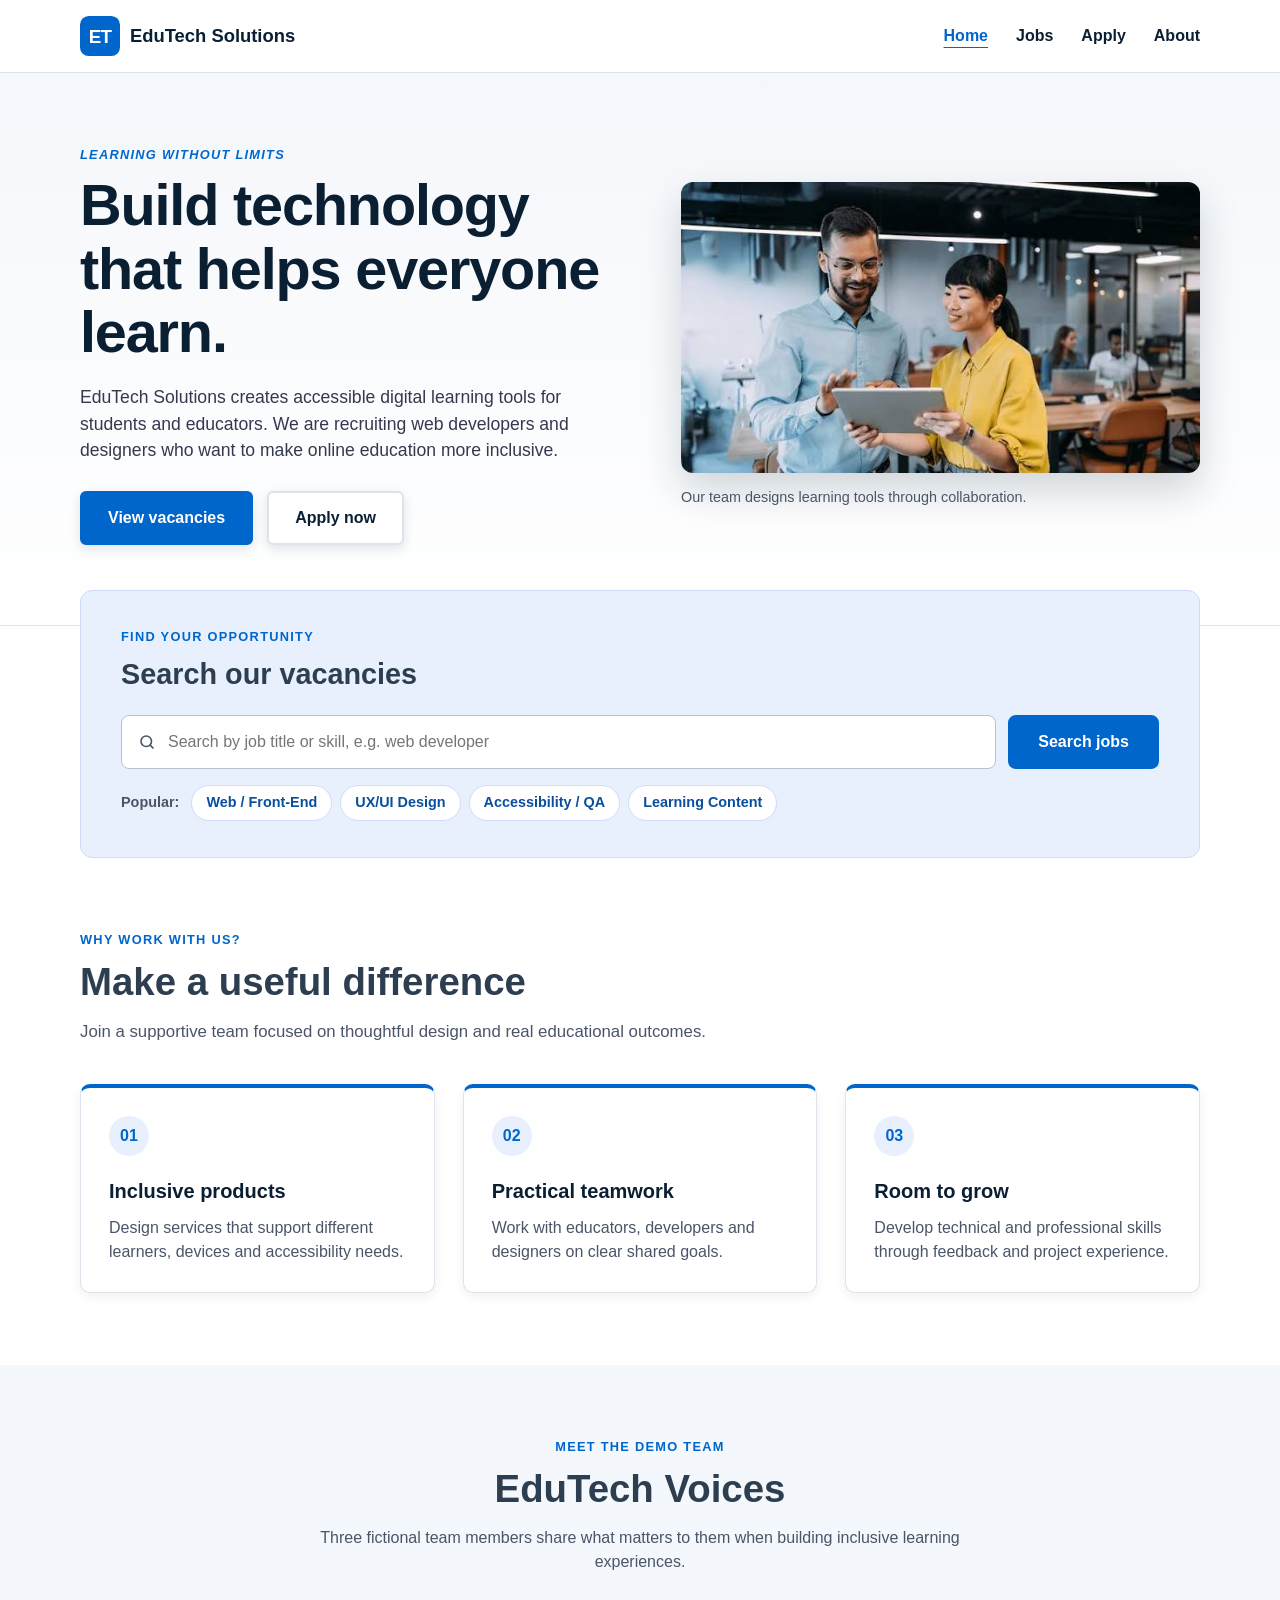
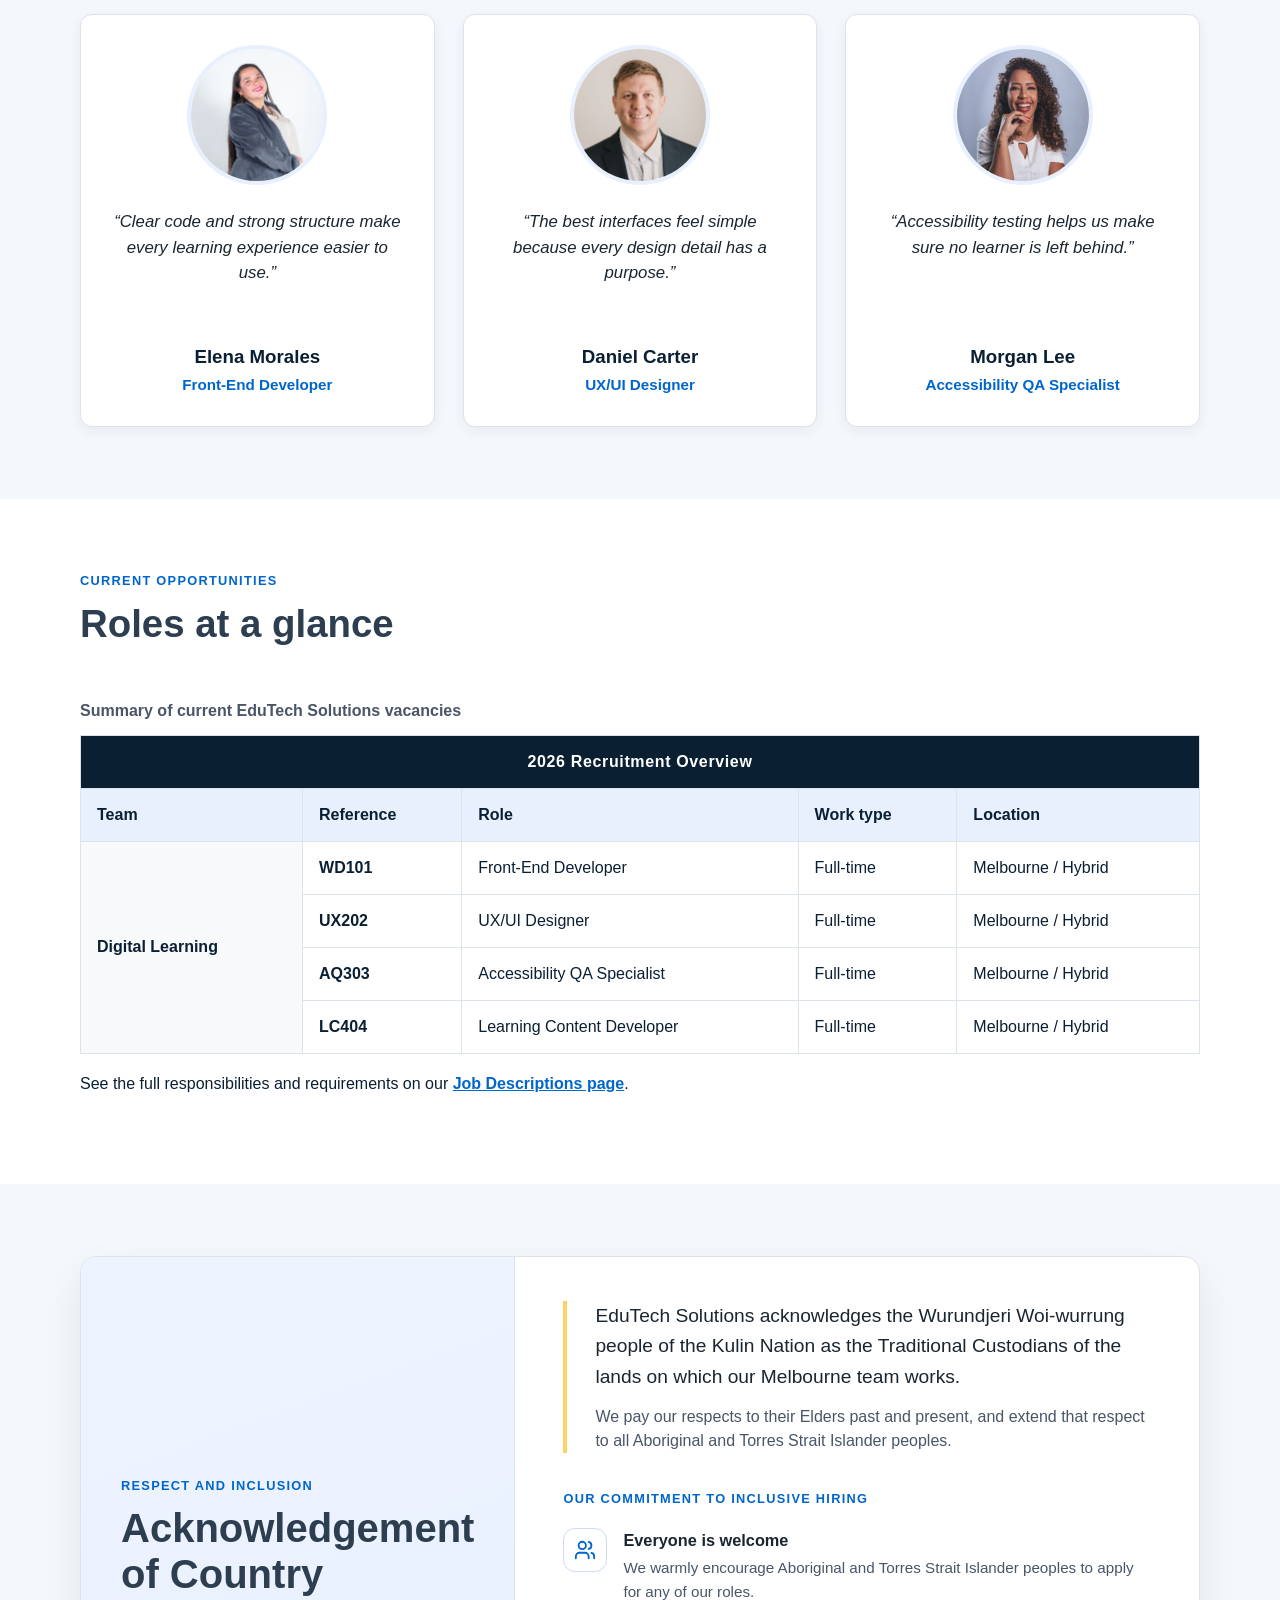
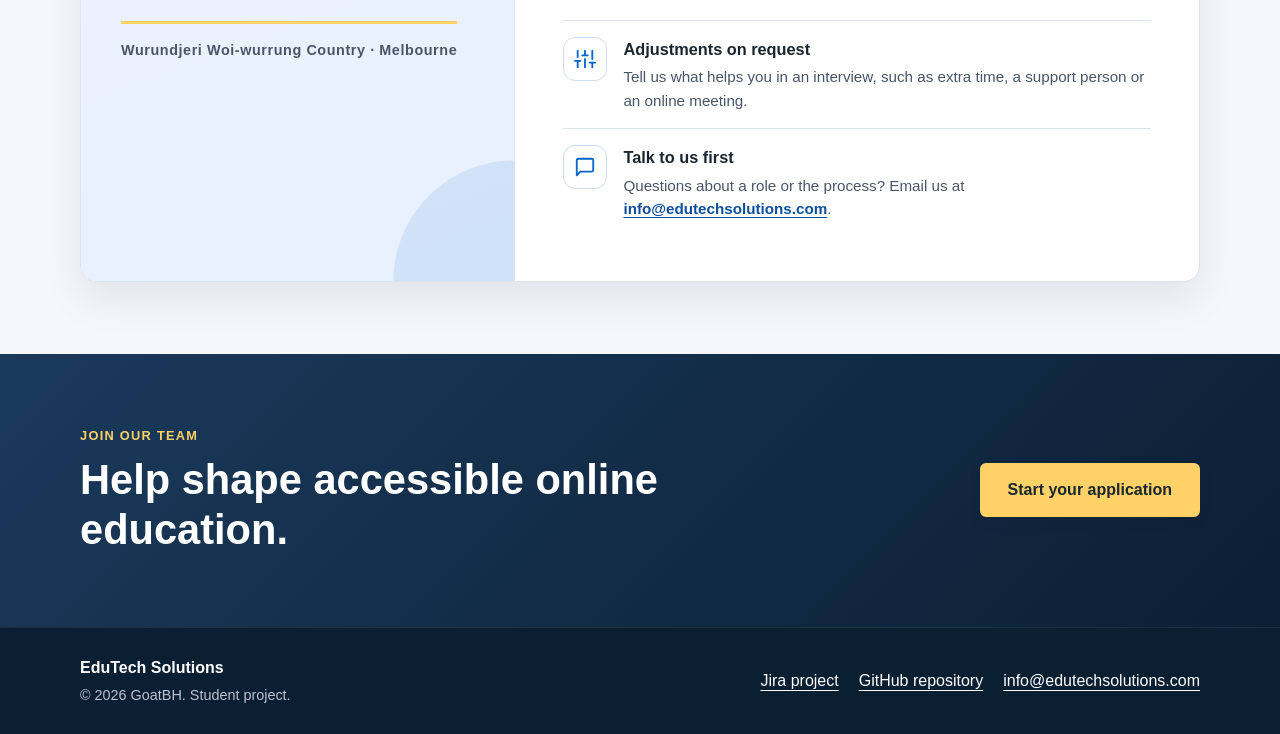
==== commit 4260884f: "Update the page, added embedded and inline css style" ====
--- a/index.html
+++ b/index.html
@@ -11,7 +11,7 @@
     <link rel="icon" type="image/x-icon" href="images/favicon.ico?v=2">
 
     <!-- Shared external stylesheets used by every page -->
-    <link rel="stylesheet" href="css/style.css">
+    <link rel="stylesheet" href="css/styles.css">
     <link rel="stylesheet" href="css/layout.css">
     <link rel="stylesheet" href="css/dl.css">
 
@@ -332,7 +332,6 @@
             <ul class="footer-links">
                 <li><a href="https://student-team-goatbh.atlassian.net/?continue=https%3A%2F%2Fstudent-team-goatbh.atlassian.net%2Fwelcome%2Fsoftware%3FprojectId%3D10000&amp;atlOrigin=eyJpIjoiYWYyNTkyMDQ2NWUyNDBlM2JhNmYyNjc4ZGVjYTE0MTEiLCJwIjoiamlyYS1zb2Z0d2FyZSJ9">Jira project</a></li>
                 <li><a href="https://github.com/NguyenPham023/GoatBH-WebProject">GitHub repository</a></li>
-                <li><a href="https://nguyenpham023.github.io/GoatBH-WebProject/">Live website</a></li>
                 <li><a href="mailto:info@edutechsolutions.com">info@edutechsolutions.com</a></li>
             </ul>
         </div>
--- a/css/styles.css
+++ b/css/styles.css
@@ -0,0 +1,224 @@
+/* =========================================================
+   style.css — Global & Base Styles
+   Universal rules, shared colour variables, base typography
+   and default element styling for ALL pages.
+   ========================================================= */
+
+/* ===== Universal ===== */
+*,
+*::before,
+*::after {
+    box-sizing: border-box;
+}
+
+/* One font for the whole site (set once on body, inherited everywhere) */
+body {
+    margin: 0;
+    font-family: 'Segoe UI', Tahoma, Geneva, Verdana, sans-serif;
+    line-height: 1.5;
+    color: #333333;
+}
+
+/* Form controls don't inherit the font by default, so force it */
+button,
+input,
+select,
+textarea {
+    font: inherit;
+}
+
+/* Images never overflow their container */
+img {
+    max-width: 100%;
+    height: auto;
+}
+
+/* Visible keyboard focus on every interactive element */
+a:focus-visible,
+button:focus-visible,
+input:focus-visible,
+select:focus-visible,
+textarea:focus-visible {
+    outline: 3px solid var(--site-blue);
+    outline-offset: 3px;
+}
+
+/* Respect users who turn off animations */
+@media (prefers-reduced-motion: reduce) {
+    *,
+    *::before,
+    *::after {
+        transition: none !important;
+        animation: none !important;
+        scroll-behavior: auto !important;
+    }
+}
+
+/* ==================================================
+   Shared colour variables
+   ================================================== */
+
+:root {
+    /* Homepage palette (softened to match Jobs / About / Apply).
+       Names are kept so existing rules still work. */
+    --navy: #0b1f33;      /* was #10162f — same navy as the Jobs banner */
+    --purple: #0066cc;    /* was #3a10e5 — calmer blue accent */
+    --cream: #f4f7fb;     /* was #fff0e5 — soft blue-grey background */
+    --yellow: #ffd166;    /* was #ffd400 — softer gold */
+    --white: #ffffff;
+    --grey: #4a5568;      /* was #565b6d — same secondary text as Jobs */
+    --container: 1120px;
+
+    /* Jobs / About / Apply palette (same colours used in dl.css) */
+    --site-navy: #0b1f33;        /* .page-banner, .cta-section background */
+    --site-heading: #2c3e50;     /* section headings, .apply-btn */
+    --site-ink: #1a252f;         /* main dark text */
+    --site-text: #4a5568;        /* secondary text */
+    --site-blue: #0066cc;        /* accent: borders, focus, chips */
+    --site-blue-dark: #0b4f9c;   /* links (.role-card a, .share-list a) */
+    --site-blue-tint: #e8f0fe;   /* soft accent (.job-ref, .salary-line) */
+    --site-gold: #ffd166;        /* .banner-tag, .hero-btn */
+    --site-border: #dde3ea;      /* .role-card border */
+    --site-soft: #f8f9fa;        /* .meta-item, .sidebar-aside */
+    --site-navy-light: #1a3a5c;  /* banner / CTA gradient */
+    --site-gold-light: #ffe08f;  /* gold button hover */
+    --site-banner-text: #dbe4ee; /* light text on navy banners */
+    --site-line: #bdc3c7;        /* .job-container border */
+}
+
+/* ==================================================
+   Homepage: typography and accessibility
+   ================================================== */
+
+.home-page {
+    color: var(--navy);
+    background-color: var(--white);
+}
+
+.home-page img {
+    display: block;
+    max-width: 100%;
+}
+
+.home-page a {
+    color: inherit;
+}
+
+.home-page h1,
+.home-page h2,
+.home-page h3,
+.home-page p {
+    margin-top: 0;
+}
+
+.home-page h1 {
+    margin-bottom: 20px;
+    font-size: clamp(2.4rem, 5vw, 3.6rem);
+    line-height: 1.1;
+    letter-spacing: -0.02em;
+}
+
+.home-page h2 {
+    margin-bottom: 14px;
+    font-size: clamp(1.8rem, 3.5vw, 2.4rem);
+    line-height: 1.2;
+    color: var(--site-heading);
+}
+
+.home-page .cta h2 {
+    color: var(--white);
+}
+
+.home-page a:focus-visible,
+.home-page button:focus-visible,
+.home-page input:focus-visible {
+    outline: 3px solid var(--yellow);
+    outline-offset: 3px;
+}
+
+/* Skip link: hidden until focused with the keyboard (all pages) */
+.skip-link {
+    position: absolute;
+    top: -60px;
+    left: 16px;
+    z-index: 100;
+    padding: 10px 14px;
+    color: var(--white);
+    background-color: var(--navy);
+}
+
+.skip-link:focus {
+    top: 12px;
+}
+
+.home-page .eyebrow {
+    margin: 0 0 10px;
+    color: var(--purple);
+    font-size: 0.8rem;
+    font-weight: bold;
+    letter-spacing: 0.1em;
+    text-transform: uppercase;
+}
+
+.home-page .hero-content > p:not(.eyebrow) {
+    max-width: 58ch;
+    color: #34394d;
+    font-size: 1.1rem;
+}
+
+.home-page .section-heading > p:not(.eyebrow) {
+    color: var(--grey);
+    font-size: 1.05rem;
+}
+
+/* ==================================================
+   Apply page: base styles
+   Scoped to <body class="apply-page">; uses the same
+   --site-* colours as the Jobs page so both match.
+   ================================================== */
+
+.apply-page {
+    --ap-navy: var(--site-navy);
+    --ap-heading: var(--site-heading);
+    --ap-ink: var(--site-ink);
+    --ap-text: var(--site-text);
+    --ap-blue: var(--site-blue);
+    --ap-blue-dark: var(--site-blue-dark);
+    --ap-blue-tint: var(--site-blue-tint);
+    --ap-yellow: var(--site-gold);
+    --ap-border: var(--site-border);
+    --ap-soft: var(--site-soft);
+    --ap-invalid: #c62828;
+    --ap-transition: 0.2s ease;
+}
+
+.apply-page .form-card {
+    line-height: 1.5;
+    color: var(--ap-ink);
+}
+
+.apply-page .form-card p {
+    margin: 0 0 1rem;
+}
+
+.apply-page .form-card a {
+    color: var(--ap-blue-dark);
+    font-weight: 600;
+}
+
+.apply-page .form-card input,
+.apply-page .form-card select,
+.apply-page .form-card textarea {
+    color: inherit;
+}
+
+.apply-page .form-card fieldset {
+    margin: 0;
+    padding: 0;
+    border: 0;
+    min-width: 0;
+}
+
+.apply-page .form-card legend {
+    padding: 0;
+}
--- a/css/layout.css
+++ b/css/layout.css
@@ -512,7 +512,8 @@
 /* Job list (left) + sticky sidebar (right), inside the same width */
 .jobs-list {
     float: left;
-    width: calc((100% - 2 * var(--gutter)) * 0.69);
+    /* takes the space left after the 25% aside, both gutters and a 3% gap */
+    width: calc(72% - 2 * var(--gutter));
     margin: 32px 0 40px var(--gutter);
     padding-left: 0;
 }
@@ -520,7 +521,7 @@
 .sidebar-aside {
     box-sizing: border-box;
     float: right;
-    width: calc((100% - 2 * var(--gutter)) * 0.28);
+    width: 25%;   /* assignment: aside is 25% wide */
     margin: 32px var(--gutter) 40px 0;
     padding: 20px;
     border: 1px solid var(--site-border);
--- a/css/dl.css
+++ b/css/dl.css
@@ -236,6 +236,10 @@
     padding: 3px 0;
     margin-bottom: 4px;
     color: var(--site-text);
+    display: flex;
+    flex-wrap: wrap;
+    align-items: center;
+    gap: 8px;
 }
 
 .student-id {
@@ -246,6 +250,16 @@
     border-radius: 4px;
     font-weight: 600;
     margin-left: 6px;
+    display: block;
+    width: fit-content;
+}
+
+@media (max-width: 480px) {
+    .nested-members-list li {
+        flex-direction: column;
+        align-items: flex-start;
+        gap: 2px;
+    }
 }
 
 .image-section {
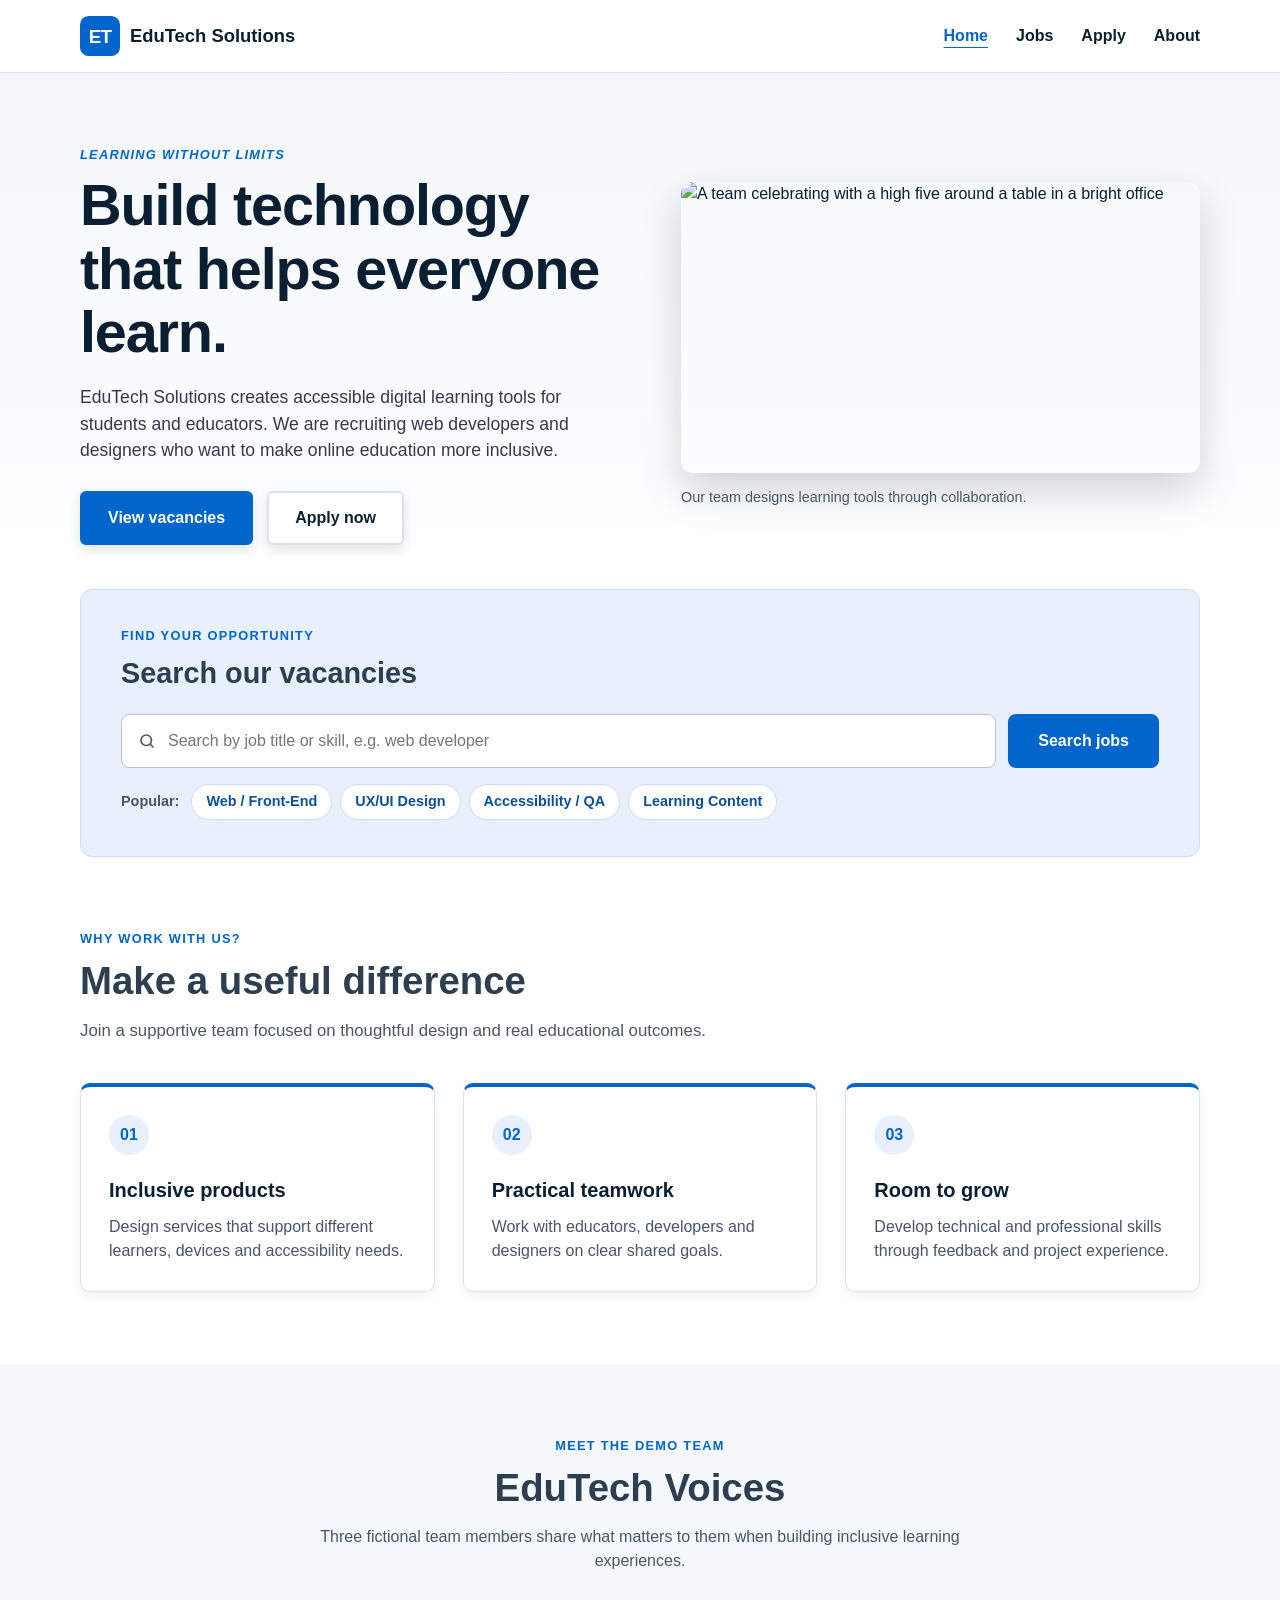
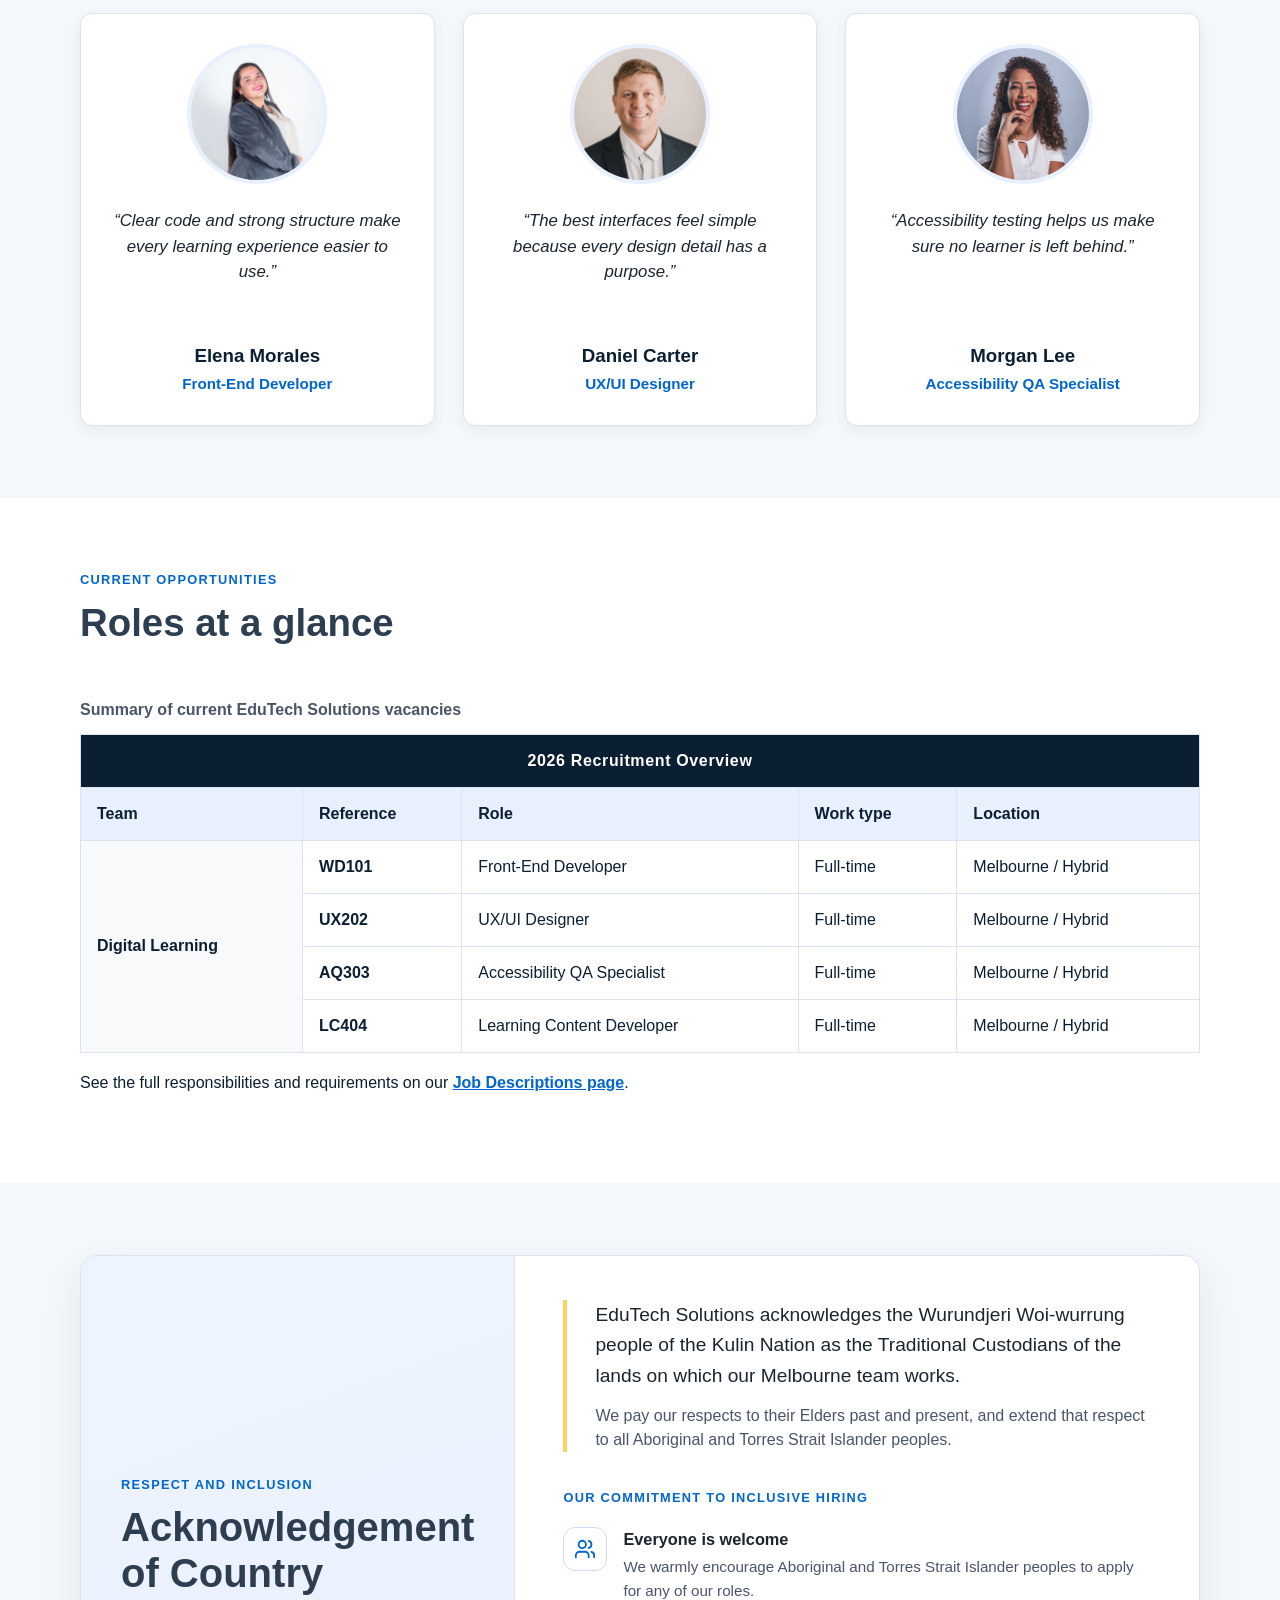
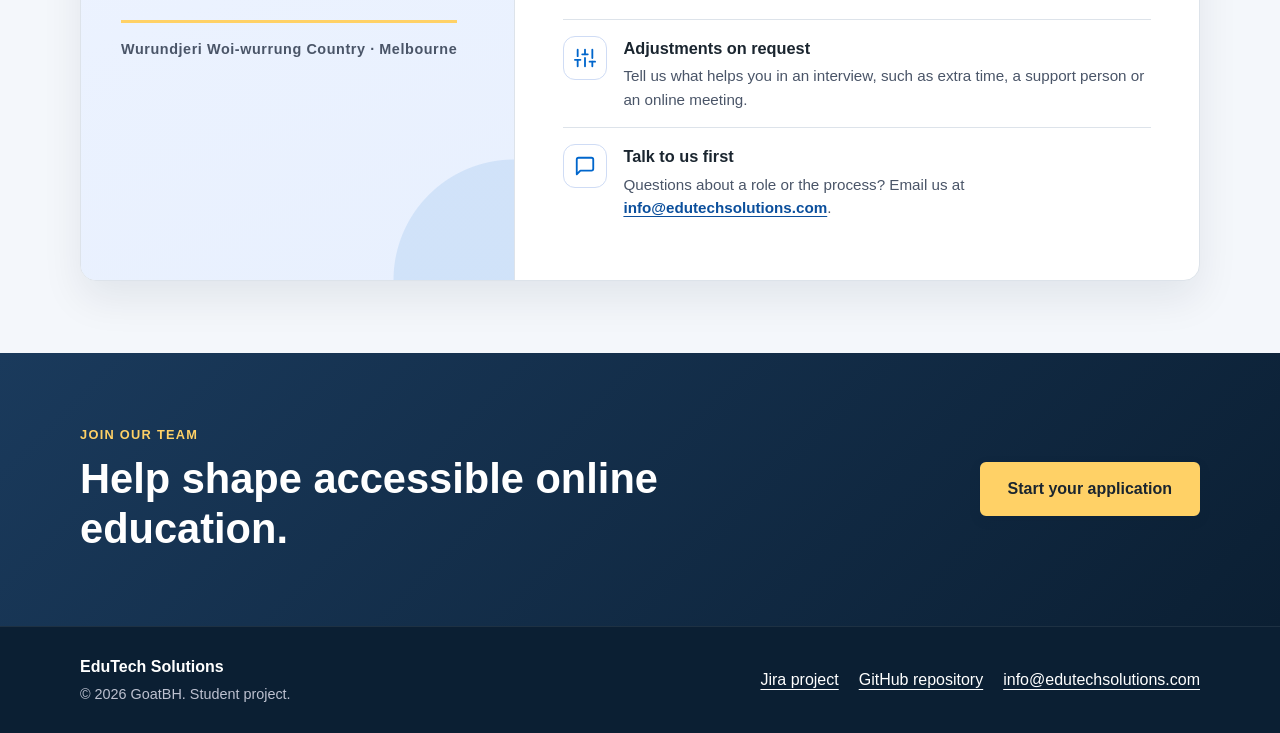
==== commit a35bd198: "Update index.html" ====
--- a/index.html
+++ b/index.html
@@ -62,10 +62,10 @@
                 </div>
 
                 <figure class="hero-image">
-                    <img src="images/student-dev-colab.jpg"
-                         alt="Students and developers collaborating on a digital learning project"
+                     <img src="images/workplace.jpg"
+                         alt="A team celebrating with a high five around a table in a bright office"
                          width="596" height="335">
-                    <figcaption>Our team designs learning tools through collaboration.</figcaption>
+                     <figcaption>Our team designs learning tools through collaboration.</figcaption>
                 </figure>
             </div>
         </section>
@@ -337,4 +337,4 @@
         </div>
     </footer>
 </body>
-</html>+</html>
--- a/css/dl.css
+++ b/css/dl.css
@@ -555,7 +555,6 @@
     color: var(--navy);
     background-color: var(--cream);
     background-image: linear-gradient(180deg, var(--cream) 0%, var(--white) 100%);
-    border-bottom: 1px solid var(--site-border);
 }
 
 .home-page .hero h1 {
@@ -1911,5 +1910,5 @@
    PHP should store it with strtoupper(). */
 .apply-page #firstname,
 .apply-page #lastname {
-  text-transform: uppercase;
-}+  text-transform: none;
+}
